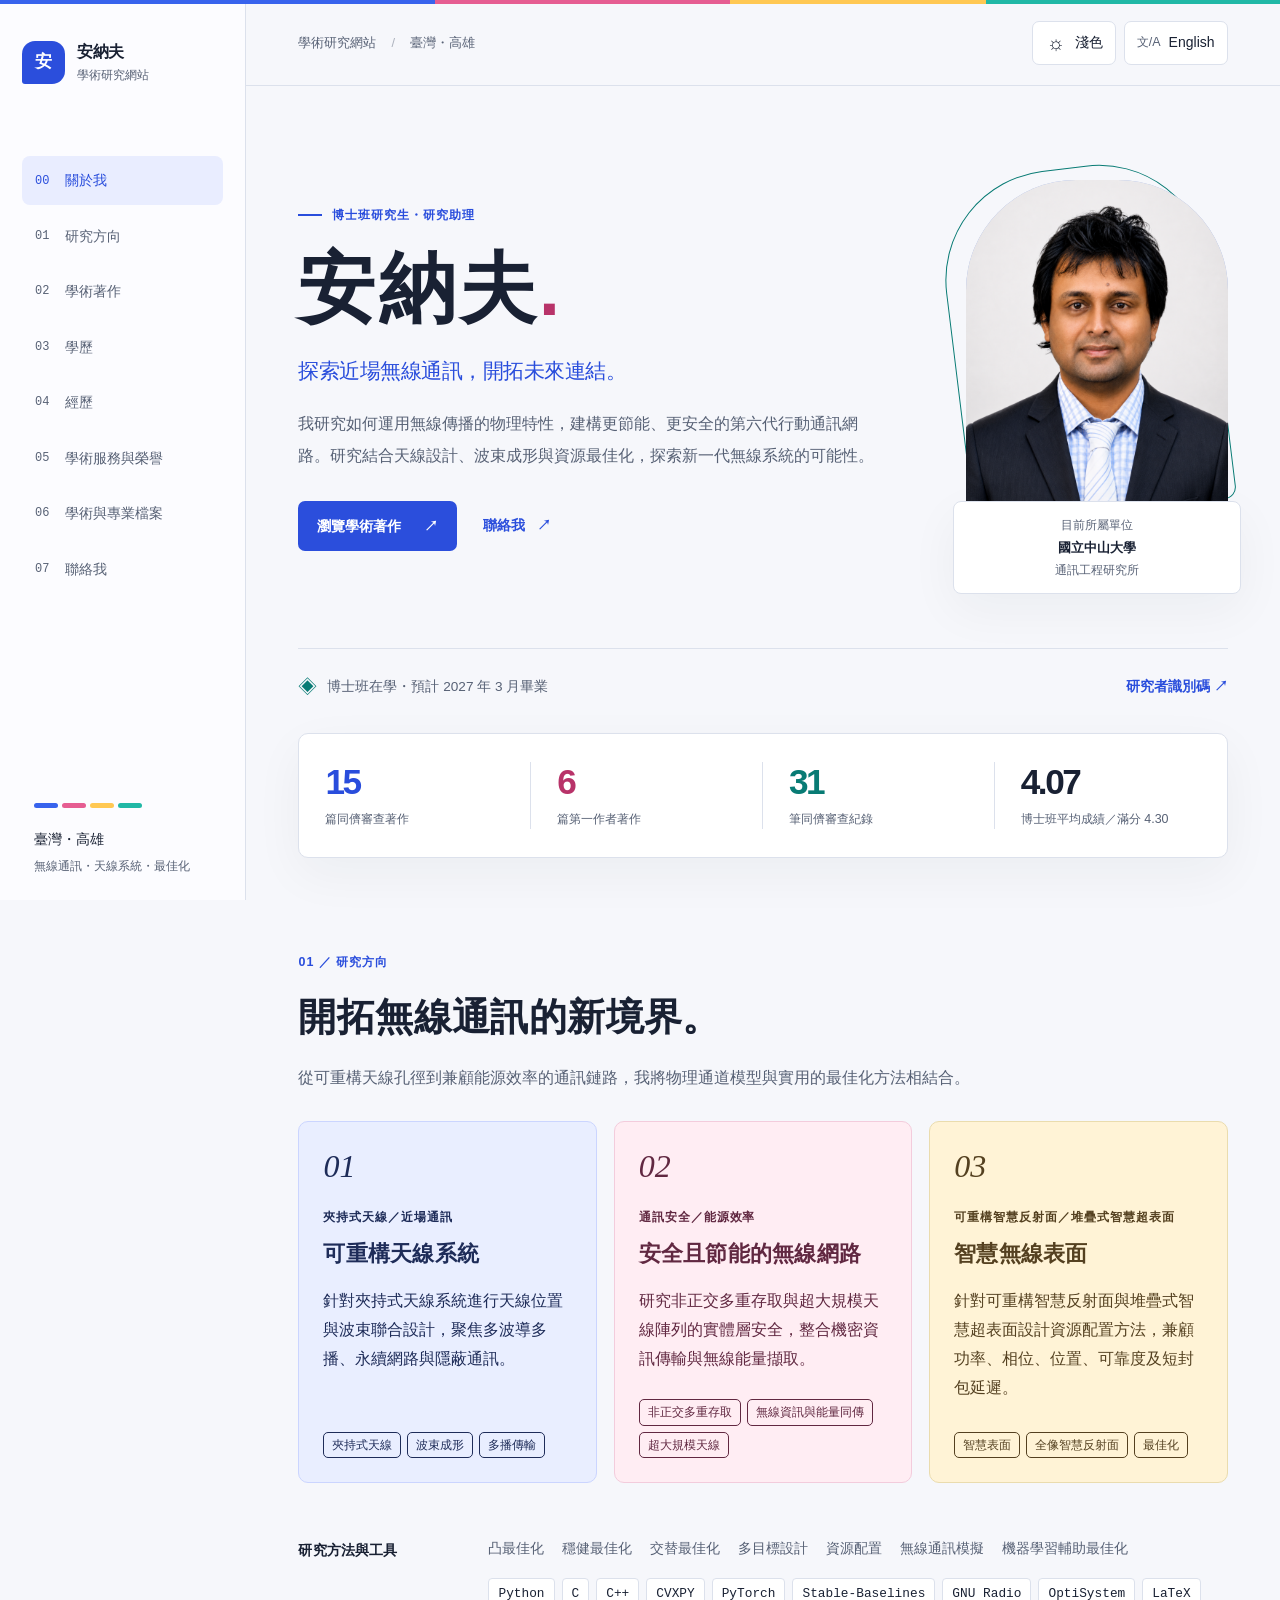
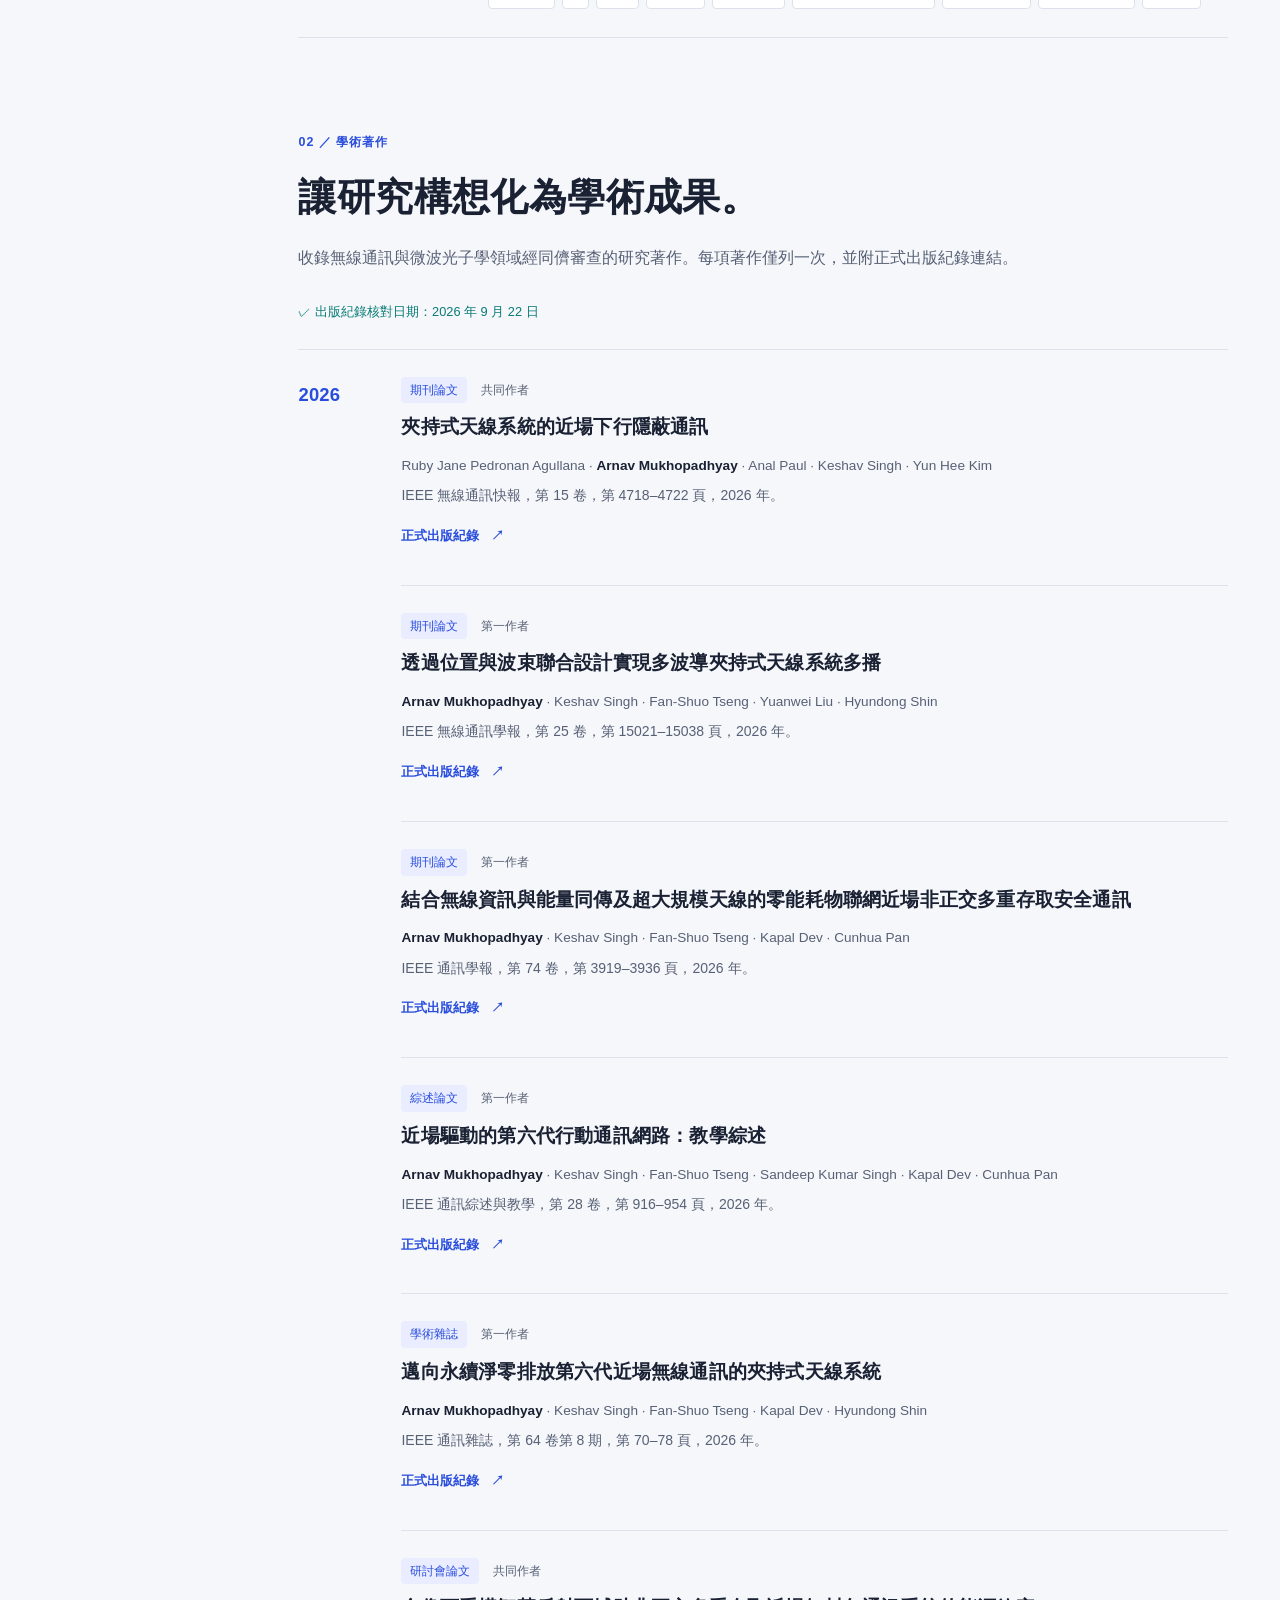
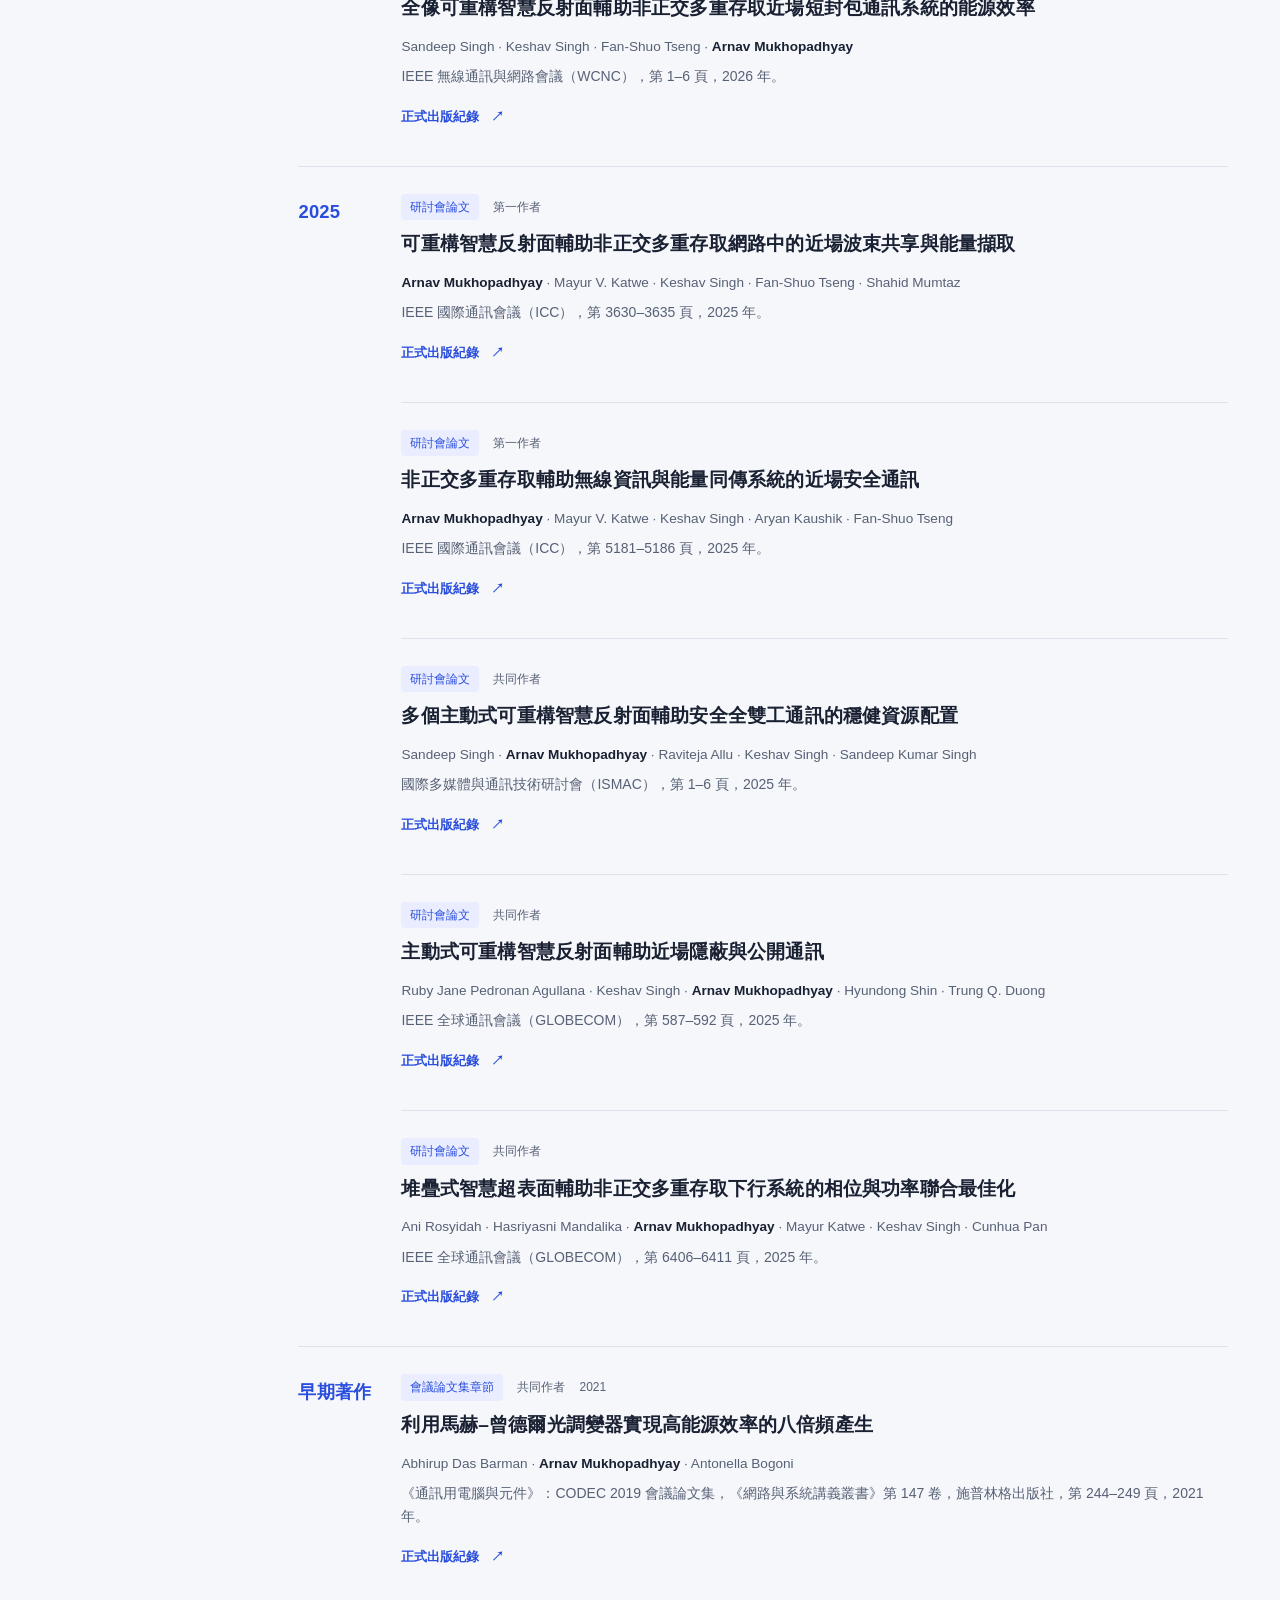
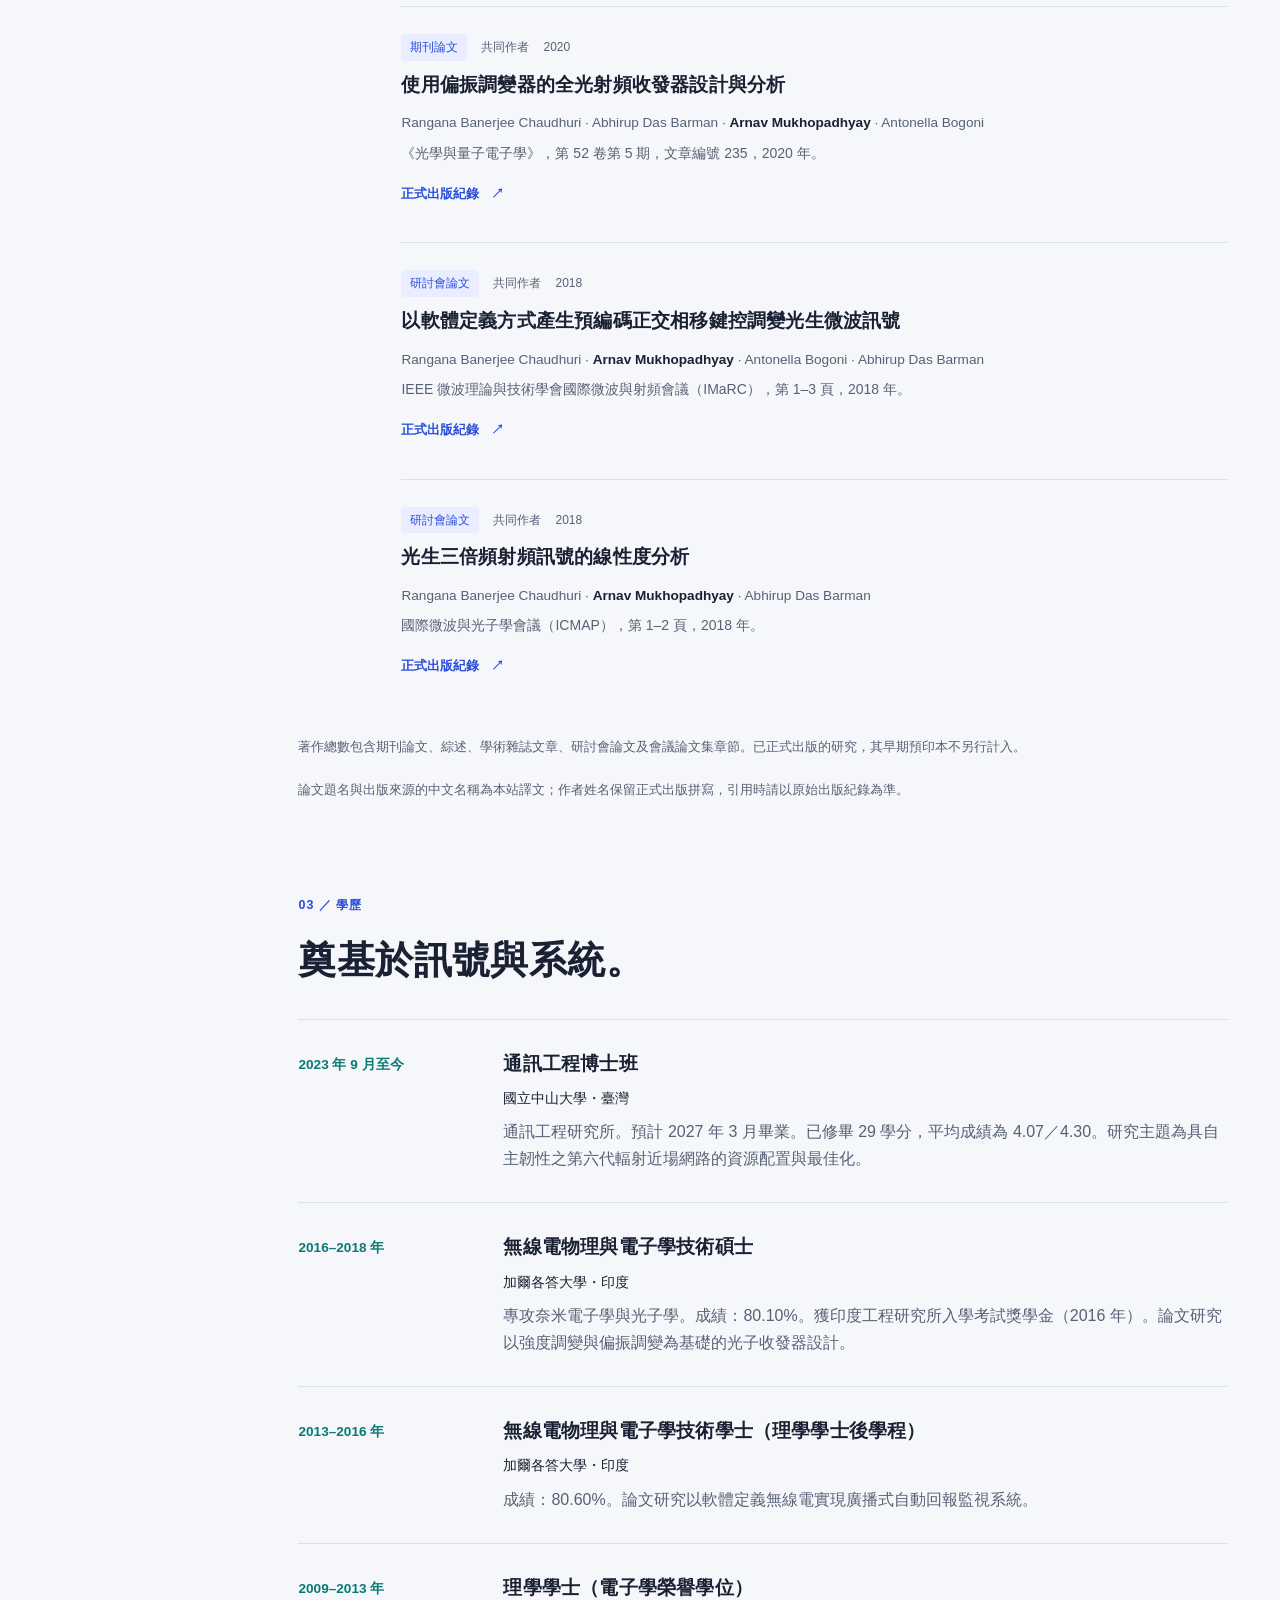
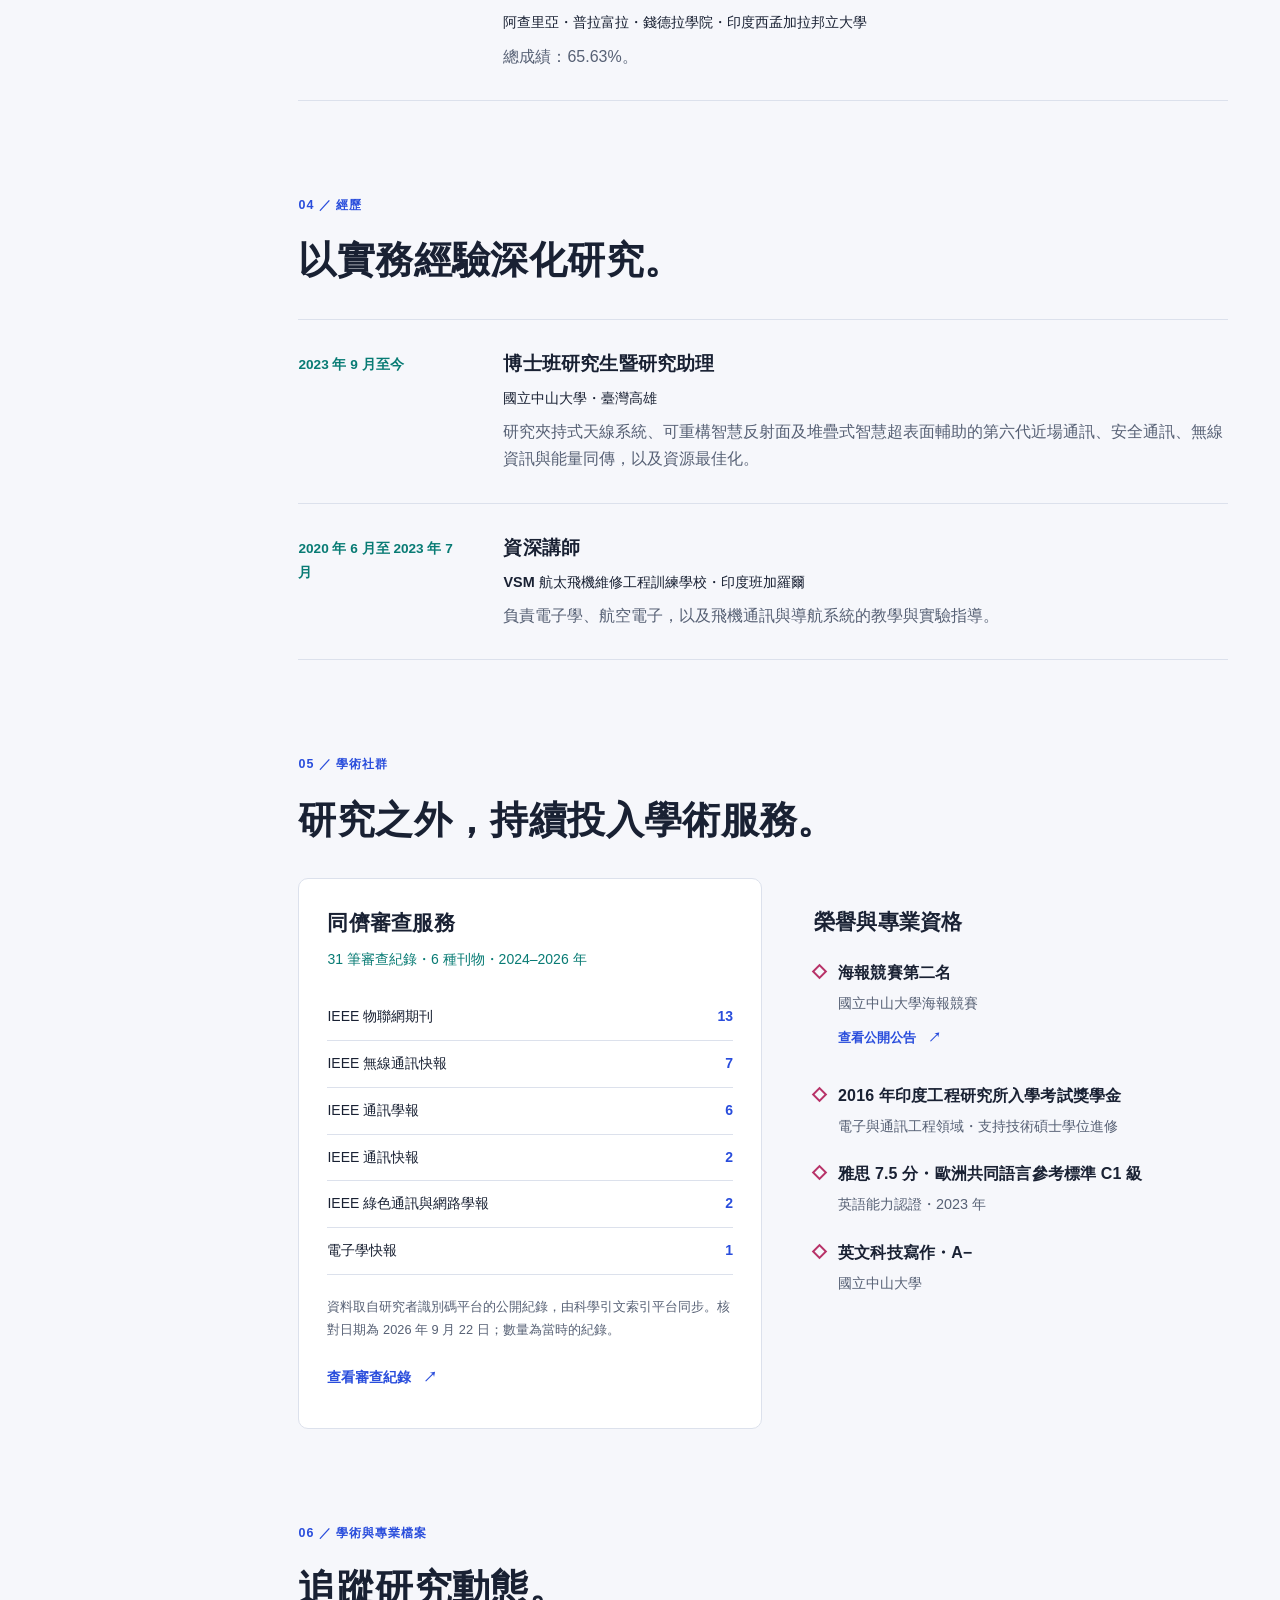
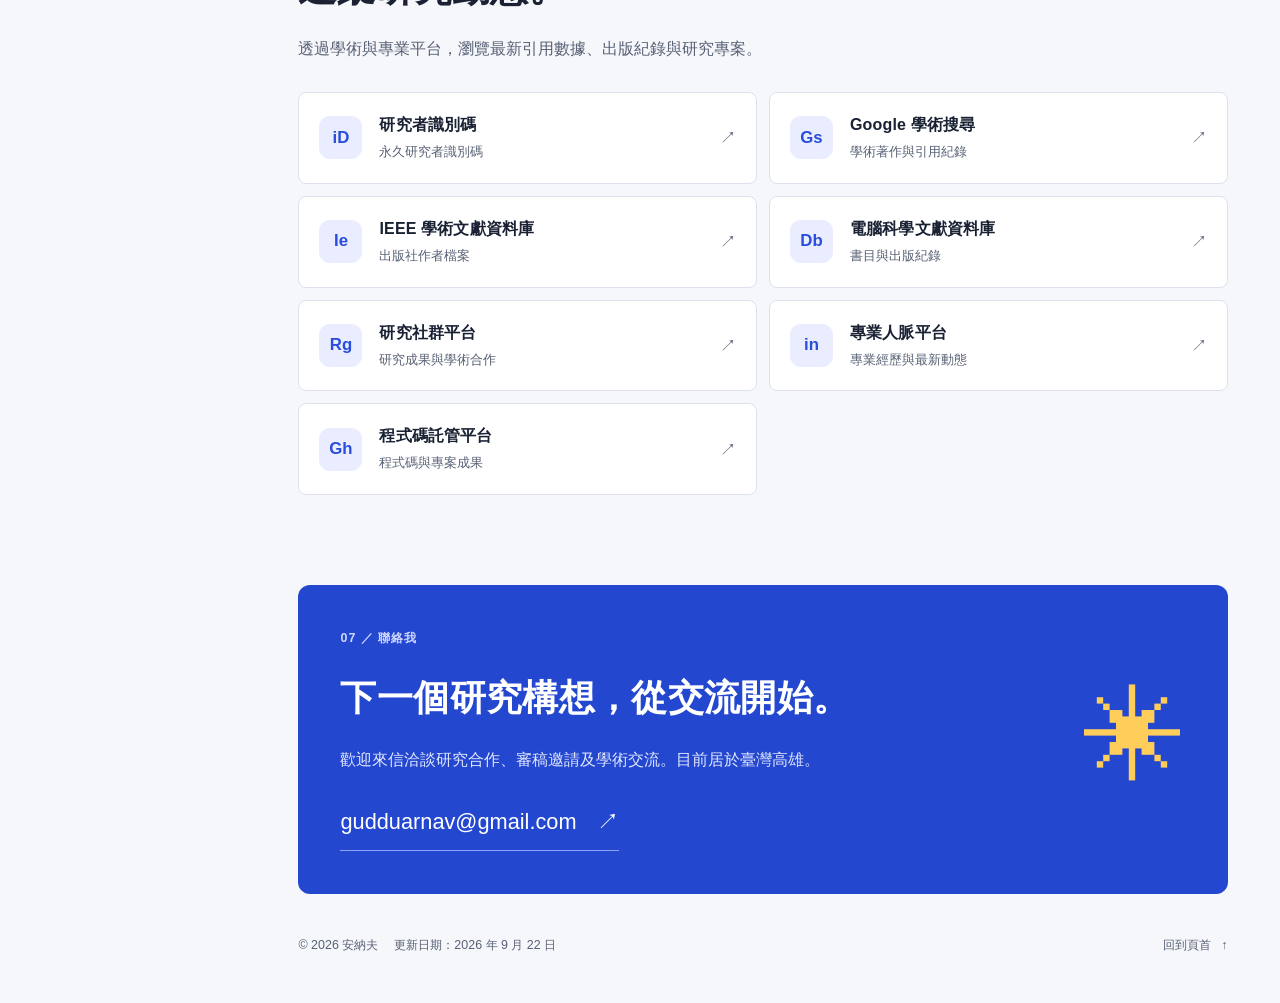
==== zh-tw/index.html @ 5daed212 "11" ====
<!doctype html>
<!-- Generated by scripts/build.py. Edit data/content.json or data/publications.json. -->
<html lang="zh-TW">
<head>
  <meta charset="utf-8">
  <meta name="viewport" content="width=device-width, initial-scale=1">
  <title>安納夫 · 近場無線通訊研究</title>
  <meta name="description" content="安納夫現為臺灣國立中山大學通訊工程博士班研究生，研究領域涵蓋第六代近場無線網路、夾持式天線、安全通訊與最佳化。本站收錄經同儕審查的研究著作、學經歷與學術服務。">
  <meta name="author" content="Arnav Mukhopadhyay">
  <meta name="theme-color" content="#f6f7fb">
  <meta name="color-scheme" content="light dark">
  <meta name="robots" content="index, follow">
  <link rel="canonical" href="https://gudduarnav.github.io/zh-tw/">
  <link rel="alternate" hreflang="en" href="https://gudduarnav.github.io/">
  <link rel="alternate" hreflang="zh-TW" href="https://gudduarnav.github.io/zh-tw/">
  <link rel="alternate" hreflang="x-default" href="https://gudduarnav.github.io/">
  <link rel="icon" href="../favicon.ico" sizes="any">
  <link rel="apple-touch-icon" href="../apple-touch-icon.png">
  <meta property="og:type" content="profile">
  <meta property="og:title" content="安納夫 · 近場無線通訊研究">
  <meta property="og:description" content="安納夫現為臺灣國立中山大學通訊工程博士班研究生，研究領域涵蓋第六代近場無線網路、夾持式天線、安全通訊與最佳化。本站收錄經同儕審查的研究著作、學經歷與學術服務。">
  <meta property="og:url" content="https://gudduarnav.github.io/zh-tw/">
  <meta property="og:locale" content="zh_TW">
  <meta property="og:locale:alternate" content="en_US">
  <meta property="og:image" content="https://gudduarnav.github.io/fav_icon.png">
  <meta property="og:image:alt" content="安納夫的個人照片">
  <meta name="twitter:card" content="summary">
  <script type="application/ld+json">{"@context": "https://schema.org", "@type": "Person", "name": "Arnav Mukhopadhyay", "alternateName": "安納夫", "url": "https://gudduarnav.github.io/zh-tw/", "jobTitle": "博士班研究生・研究助理", "email": "mailto:gudduarnav@gmail.com", "affiliation": {"@type": "CollegeOrUniversity", "name": "國立中山大學"}, "sameAs": ["https://orcid.org/0000-0002-8167-7501", "https://scholar.google.com/citations?user=HdMekI8AAAAJ", "https://ieeexplore.ieee.org/author/37087052296", "https://dblp.org/pid/417/8805", "https://www.researchgate.net/profile/Arnav-Mukhopadhyay", "https://www.linkedin.com/in/gudduarnav", "https://github.com/gudduarnav"], "knowsAbout": ["可重構天線系統", "安全且節能的無線網路", "智慧無線表面"]}</script>
  <script src="../assets/theme.js"></script>
  <link rel="stylesheet" href="../assets/style.css">
  <script src="../assets/site.js" defer></script>
</head>
<body>
<a class="skip-link" href="#main">跳至主要內容</a>
<aside class="sidebar">
  <a class="brand" href="#home" aria-label="安納夫"><span class="monogram" aria-hidden="true">安</span><span>安納夫<small>學術研究網站</small></span></a>
  <nav id="section-navigation" aria-label="網站章節導覽"><a href="#home" class="active" aria-current="location"><span class="nav-index" aria-hidden="true">00</span>關於我</a><a href="#research"><span class="nav-index" aria-hidden="true">01</span>研究方向</a><a href="#publications"><span class="nav-index" aria-hidden="true">02</span>學術著作</a><a href="#education"><span class="nav-index" aria-hidden="true">03</span>學歷</a><a href="#experience"><span class="nav-index" aria-hidden="true">04</span>經歷</a><a href="#service"><span class="nav-index" aria-hidden="true">05</span>學術服務與榮譽</a><a href="#profiles"><span class="nav-index" aria-hidden="true">06</span>學術與專業檔案</a><a href="#contact"><span class="nav-index" aria-hidden="true">07</span>聯絡我</a></nav>
  <div class="sidebar-footer"><span class="color-bars" aria-hidden="true"><i></i><i></i><i></i><i></i></span><p>臺灣・高雄</p><small>無線通訊・天線系統・最佳化</small></div>
</aside>
<div class="page-shell">
  <header class="topbar">
    <a class="mobile-brand" href="#home" aria-label="安納夫"><span class="monogram" aria-hidden="true">安</span><span>安納夫</span></a>
    <span class="topbar-title">學術研究網站<span class="topbar-separator" aria-hidden="true">/</span><span>臺灣・高雄</span></span>
    <div class="preferences">
      <button type="button" class="theme-toggle" aria-label="色彩主題" aria-pressed="false" data-label="色彩主題" data-light="淺色" data-dark="深色"><span class="theme-icon" aria-hidden="true">☼</span><span class="theme-text">淺色</span></button>
      <a class="language-switch" href="/" hreflang="en" lang="en" aria-label="Switch to English"><span class="language-icon" aria-hidden="true">文/A</span>English</a>
      <button class="menu-toggle" type="button" aria-controls="section-navigation" aria-expanded="false" data-open="選單" data-close="關閉選單"><span class="menu-icon" aria-hidden="true"><i></i><i></i></span><span class="menu-text">選單</span></button>
    </div>
  </header>
  <main id="main" tabindex="-1">
    <section class="hero" id="home" aria-labelledby="hero-title">
      <div class="hero-copy"><p class="eyebrow"><span class="tiny-line" aria-hidden="true"></span>博士班研究生・研究助理</p>
        <h1 id="hero-title">安納夫<span class="name-dot" aria-hidden="true">.</span></h1>
        <p class="hero-line">探索近場無線通訊，開拓未來連結。</p><p class="hero-description">我研究如何運用無線傳播的物理特性，建構更節能、更安全的第六代行動通訊網路。研究結合天線設計、波束成形與資源最佳化，探索新一代無線系統的可能性。</p>
        <div class="hero-actions"><a class="button primary" href="#publications">瀏覽學術著作<span aria-hidden="true">↗</span></a><a class="text-link" href="mailto:gudduarnav@gmail.com">聯絡我 <span aria-hidden="true">↗</span></a></div>
      </div>
      <div class="portrait-panel"><div class="portrait-frame"><img src="../fav_icon.png" alt="安納夫的個人照片" width="720" height="960" fetchpriority="high"></div><div class="portrait-label"><span>目前所屬單位</span><strong>國立中山大學</strong><span>通訊工程研究所</span></div></div>
      <div class="appointment"><span class="appointment-mark" aria-hidden="true">◈</span><p>博士班在學・預計 2027 年 3 月畢業</p><a href="https://orcid.org/0000-0002-8167-7501" target="_blank" rel="noopener noreferrer">研究者識別碼 <span aria-hidden="true">↗</span></a></div>
    </section>
    <div class="stats-strip"><div class="stat"><strong>15</strong><span>篇同儕審查著作</span></div><div class="stat"><strong>6</strong><span>篇第一作者著作</span></div><div class="stat"><strong>31</strong><span>筆同儕審查紀錄</span></div><div class="stat"><strong>4.07</strong><span>博士班平均成績／滿分 4.30</span></div></div>
    <section class="section" id="research" aria-labelledby="research-title">
      <div class="section-heading"><p class="eyebrow">01 ／ 研究方向</p>
    <h2 id="research-title">開拓無線通訊的新境界。</h2>
    <p class="section-intro">從可重構天線孔徑到兼顧能源效率的通訊鏈路，我將物理通道模型與實用的最佳化方法相結合。</p></div><div class="research-grid"><article class="research-card card-0"><span class="card-number" aria-hidden="true">01</span>
    <p class="card-tag">夾持式天線／近場通訊</p><h3>可重構天線系統</h3><p>針對夾持式天線系統進行天線位置與波束聯合設計，聚焦多波導多播、永續網路與隱蔽通訊。</p>
    <ul class="chips"><li>夾持式天線</li><li>波束成形</li><li>多播傳輸</li></ul></article><article class="research-card card-1"><span class="card-number" aria-hidden="true">02</span>
    <p class="card-tag">通訊安全／能源效率</p><h3>安全且節能的無線網路</h3><p>研究非正交多重存取與超大規模天線陣列的實體層安全，整合機密資訊傳輸與無線能量擷取。</p>
    <ul class="chips"><li>非正交多重存取</li><li>無線資訊與能量同傳</li><li>超大規模天線</li></ul></article><article class="research-card card-2"><span class="card-number" aria-hidden="true">03</span>
    <p class="card-tag">可重構智慧反射面／堆疊式智慧超表面</p><h3>智慧無線表面</h3><p>針對可重構智慧反射面與堆疊式智慧超表面設計資源配置方法，兼顧功率、相位、位置、可靠度及短封包延遲。</p>
    <ul class="chips"><li>智慧表面</li><li>全像智慧反射面</li><li>最佳化</li></ul></article></div>
      <div class="methods"><h3>研究方法與工具</h3><div><ul class="method-list"><li>凸最佳化</li><li>穩健最佳化</li><li>交替最佳化</li><li>多目標設計</li><li>資源配置</li><li>無線通訊模擬</li><li>機器學習輔助最佳化</li></ul><ul class="tool-list" lang="en"><li>Python</li><li>C</li><li>C++</li><li>CVXPY</li><li>PyTorch</li><li>Stable-Baselines</li><li>GNU Radio</li><li>OptiSystem</li><li>LaTeX</li></ul></div></div>
    </section>
    <section class="section" id="publications" aria-labelledby="pub-title">
      <div class="section-heading"><p class="eyebrow">02 ／ 學術著作</p>
    <h2 id="pub-title">讓研究構想化為學術成果。</h2>
    <p class="section-intro">收錄無線通訊與微波光子學領域經同儕審查的研究著作。每項著作僅列一次，並附正式出版紀錄連結。</p></div><p class="verified-note"><span aria-hidden="true">✓</span> 出版紀錄核對日期：2026 年 9 月 22 日</p>
      <div class="publication-group"><h3 class="year-label">2026</h3><div class="publication-list"><article class="publication" id="pub-lwc-2026-3714504">
            <div class="publication-meta"><span class="pub-type">期刊論文</span><span>共同作者</span></div>
            <h4><a href="https://doi.org/10.1109/LWC.2026.3714504" target="_blank" rel="noopener noreferrer">夾持式天線系統的近場下行隱蔽通訊</a></h4>
            <p class="authors" lang="en">Ruby Jane Pedronan Agullana · <strong>Arnav Mukhopadhyay</strong> · Anal Paul · Keshav Singh · Yun Hee Kim</p><p class="venue">IEEE 無線通訊快報，第 15 卷，第 4718–4722 頁，2026 年。</p>
            <a class="paper-link" href="https://doi.org/10.1109/LWC.2026.3714504" target="_blank" rel="noopener noreferrer" aria-label="開啟下列著作的正式出版紀錄： 夾持式天線系統的近場下行隱蔽通訊">正式出版紀錄 <span aria-hidden="true">↗</span></a></article><article class="publication" id="pub-twc-2026-3680520">
            <div class="publication-meta"><span class="pub-type">期刊論文</span><span>第一作者</span></div>
            <h4><a href="https://doi.org/10.1109/TWC.2026.3680520" target="_blank" rel="noopener noreferrer">透過位置與波束聯合設計實現多波導夾持式天線系統多播</a></h4>
            <p class="authors" lang="en"><strong>Arnav Mukhopadhyay</strong> · Keshav Singh · Fan-Shuo Tseng · Yuanwei Liu · Hyundong Shin</p><p class="venue">IEEE 無線通訊學報，第 25 卷，第 15021–15038 頁，2026 年。</p>
            <a class="paper-link" href="https://doi.org/10.1109/TWC.2026.3680520" target="_blank" rel="noopener noreferrer" aria-label="開啟下列著作的正式出版紀錄： 透過位置與波束聯合設計實現多波導夾持式天線系統多播">正式出版紀錄 <span aria-hidden="true">↗</span></a></article><article class="publication" id="pub-tcomm-2026-3658396">
            <div class="publication-meta"><span class="pub-type">期刊論文</span><span>第一作者</span></div>
            <h4><a href="https://doi.org/10.1109/TCOMM.2026.3658396" target="_blank" rel="noopener noreferrer">結合無線資訊與能量同傳及超大規模天線的零能耗物聯網近場非正交多重存取安全通訊</a></h4>
            <p class="authors" lang="en"><strong>Arnav Mukhopadhyay</strong> · Keshav Singh · Fan-Shuo Tseng · Kapal Dev · Cunhua Pan</p><p class="venue">IEEE 通訊學報，第 74 卷，第 3919–3936 頁，2026 年。</p>
            <a class="paper-link" href="https://doi.org/10.1109/TCOMM.2026.3658396" target="_blank" rel="noopener noreferrer" aria-label="開啟下列著作的正式出版紀錄： 結合無線資訊與能量同傳及超大規模天線的零能耗物聯網近場非正交多重存取安全通訊">正式出版紀錄 <span aria-hidden="true">↗</span></a></article><article class="publication" id="pub-comst-2025-3550118">
            <div class="publication-meta"><span class="pub-type">綜述論文</span><span>第一作者</span></div>
            <h4><a href="https://doi.org/10.1109/COMST.2025.3550118" target="_blank" rel="noopener noreferrer">近場驅動的第六代行動通訊網路：教學綜述</a></h4>
            <p class="authors" lang="en"><strong>Arnav Mukhopadhyay</strong> · Keshav Singh · Fan-Shuo Tseng · Sandeep Kumar Singh · Kapal Dev · Cunhua Pan</p><p class="venue">IEEE 通訊綜述與教學，第 28 卷，第 916–954 頁，2026 年。</p>
            <a class="paper-link" href="https://doi.org/10.1109/COMST.2025.3550118" target="_blank" rel="noopener noreferrer" aria-label="開啟下列著作的正式出版紀錄： 近場驅動的第六代行動通訊網路：教學綜述">正式出版紀錄 <span aria-hidden="true">↗</span></a></article><article class="publication" id="pub-mcom-001-2500627">
            <div class="publication-meta"><span class="pub-type">學術雜誌</span><span>第一作者</span></div>
            <h4><a href="https://doi.org/10.1109/MCOM.001.2500627" target="_blank" rel="noopener noreferrer">邁向永續淨零排放第六代近場無線通訊的夾持式天線系統</a></h4>
            <p class="authors" lang="en"><strong>Arnav Mukhopadhyay</strong> · Keshav Singh · Fan-Shuo Tseng · Kapal Dev · Hyundong Shin</p><p class="venue">IEEE 通訊雜誌，第 64 卷第 8 期，第 70–78 頁，2026 年。</p>
            <a class="paper-link" href="https://doi.org/10.1109/MCOM.001.2500627" target="_blank" rel="noopener noreferrer" aria-label="開啟下列著作的正式出版紀錄： 邁向永續淨零排放第六代近場無線通訊的夾持式天線系統">正式出版紀錄 <span aria-hidden="true">↗</span></a></article><article class="publication" id="pub-wcnc65185-2026-11555244">
            <div class="publication-meta"><span class="pub-type">研討會論文</span><span>共同作者</span></div>
            <h4><a href="https://doi.org/10.1109/WCNC65185.2026.11555244" target="_blank" rel="noopener noreferrer">全像可重構智慧反射面輔助非正交多重存取近場短封包通訊系統的能源效率</a></h4>
            <p class="authors" lang="en">Sandeep Singh · Keshav Singh · Fan-Shuo Tseng · <strong>Arnav Mukhopadhyay</strong></p><p class="venue">IEEE 無線通訊與網路會議（WCNC），第 1–6 頁，2026 年。</p>
            <a class="paper-link" href="https://doi.org/10.1109/WCNC65185.2026.11555244" target="_blank" rel="noopener noreferrer" aria-label="開啟下列著作的正式出版紀錄： 全像可重構智慧反射面輔助非正交多重存取近場短封包通訊系統的能源效率">正式出版紀錄 <span aria-hidden="true">↗</span></a></article></div></div><div class="publication-group"><h3 class="year-label">2025</h3><div class="publication-list"><article class="publication" id="pub-icc52391-2025-11162026">
            <div class="publication-meta"><span class="pub-type">研討會論文</span><span>第一作者</span></div>
            <h4><a href="https://doi.org/10.1109/ICC52391.2025.11162026" target="_blank" rel="noopener noreferrer">可重構智慧反射面輔助非正交多重存取網路中的近場波束共享與能量擷取</a></h4>
            <p class="authors" lang="en"><strong>Arnav Mukhopadhyay</strong> · Mayur V. Katwe · Keshav Singh · Fan-Shuo Tseng · Shahid Mumtaz</p><p class="venue">IEEE 國際通訊會議（ICC），第 3630–3635 頁，2025 年。</p>
            <a class="paper-link" href="https://doi.org/10.1109/ICC52391.2025.11162026" target="_blank" rel="noopener noreferrer" aria-label="開啟下列著作的正式出版紀錄： 可重構智慧反射面輔助非正交多重存取網路中的近場波束共享與能量擷取">正式出版紀錄 <span aria-hidden="true">↗</span></a></article><article class="publication" id="pub-icc52391-2025-11161404">
            <div class="publication-meta"><span class="pub-type">研討會論文</span><span>第一作者</span></div>
            <h4><a href="https://doi.org/10.1109/ICC52391.2025.11161404" target="_blank" rel="noopener noreferrer">非正交多重存取輔助無線資訊與能量同傳系統的近場安全通訊</a></h4>
            <p class="authors" lang="en"><strong>Arnav Mukhopadhyay</strong> · Mayur V. Katwe · Keshav Singh · Aryan Kaushik · Fan-Shuo Tseng</p><p class="venue">IEEE 國際通訊會議（ICC），第 5181–5186 頁，2025 年。</p>
            <a class="paper-link" href="https://doi.org/10.1109/ICC52391.2025.11161404" target="_blank" rel="noopener noreferrer" aria-label="開啟下列著作的正式出版紀錄： 非正交多重存取輔助無線資訊與能量同傳系統的近場安全通訊">正式出版紀錄 <span aria-hidden="true">↗</span></a></article><article class="publication" id="pub-ismac65024-2025-11175934">
            <div class="publication-meta"><span class="pub-type">研討會論文</span><span>共同作者</span></div>
            <h4><a href="https://doi.org/10.1109/ISMAC65024.2025.11175934" target="_blank" rel="noopener noreferrer">多個主動式可重構智慧反射面輔助安全全雙工通訊的穩健資源配置</a></h4>
            <p class="authors" lang="en">Sandeep Singh · <strong>Arnav Mukhopadhyay</strong> · Raviteja Allu · Keshav Singh · Sandeep Kumar Singh</p><p class="venue">國際多媒體與通訊技術研討會（ISMAC），第 1–6 頁，2025 年。</p>
            <a class="paper-link" href="https://doi.org/10.1109/ISMAC65024.2025.11175934" target="_blank" rel="noopener noreferrer" aria-label="開啟下列著作的正式出版紀錄： 多個主動式可重構智慧反射面輔助安全全雙工通訊的穩健資源配置">正式出版紀錄 <span aria-hidden="true">↗</span></a></article><article class="publication" id="pub-globecom59602-2025-11431934">
            <div class="publication-meta"><span class="pub-type">研討會論文</span><span>共同作者</span></div>
            <h4><a href="https://doi.org/10.1109/GLOBECOM59602.2025.11431934" target="_blank" rel="noopener noreferrer">主動式可重構智慧反射面輔助近場隱蔽與公開通訊</a></h4>
            <p class="authors" lang="en">Ruby Jane Pedronan Agullana · Keshav Singh · <strong>Arnav Mukhopadhyay</strong> · Hyundong Shin · Trung Q. Duong</p><p class="venue">IEEE 全球通訊會議（GLOBECOM），第 587–592 頁，2025 年。</p>
            <a class="paper-link" href="https://doi.org/10.1109/GLOBECOM59602.2025.11431934" target="_blank" rel="noopener noreferrer" aria-label="開啟下列著作的正式出版紀錄： 主動式可重構智慧反射面輔助近場隱蔽與公開通訊">正式出版紀錄 <span aria-hidden="true">↗</span></a></article><article class="publication" id="pub-globecom59602-2025-11432135">
            <div class="publication-meta"><span class="pub-type">研討會論文</span><span>共同作者</span></div>
            <h4><a href="https://doi.org/10.1109/GLOBECOM59602.2025.11432135" target="_blank" rel="noopener noreferrer">堆疊式智慧超表面輔助非正交多重存取下行系統的相位與功率聯合最佳化</a></h4>
            <p class="authors" lang="en">Ani Rosyidah · Hasriyasni Mandalika · <strong>Arnav Mukhopadhyay</strong> · Mayur Katwe · Keshav Singh · Cunhua Pan</p><p class="venue">IEEE 全球通訊會議（GLOBECOM），第 6406–6411 頁，2025 年。</p>
            <a class="paper-link" href="https://doi.org/10.1109/GLOBECOM59602.2025.11432135" target="_blank" rel="noopener noreferrer" aria-label="開啟下列著作的正式出版紀錄： 堆疊式智慧超表面輔助非正交多重存取下行系統的相位與功率聯合最佳化">正式出版紀錄 <span aria-hidden="true">↗</span></a></article></div></div><div class="publication-group"><h3 class="year-label">早期著作</h3><div class="publication-list"><article class="publication" id="pub-978-981-15-8366-7_34">
            <div class="publication-meta"><span class="pub-type">會議論文集章節</span><span>共同作者</span><span>2021</span></div>
            <h4><a href="https://doi.org/10.1007/978-981-15-8366-7_34" target="_blank" rel="noopener noreferrer">利用馬赫–曾德爾光調變器實現高能源效率的八倍頻產生</a></h4>
            <p class="authors" lang="en">Abhirup Das Barman · <strong>Arnav Mukhopadhyay</strong> · Antonella Bogoni</p><p class="venue">《通訊用電腦與元件》：CODEC 2019 會議論文集，《網路與系統講義叢書》第 147 卷，施普林格出版社，第 244–249 頁，2021 年。</p>
            <a class="paper-link" href="https://doi.org/10.1007/978-981-15-8366-7_34" target="_blank" rel="noopener noreferrer" aria-label="開啟下列著作的正式出版紀錄： 利用馬赫–曾德爾光調變器實現高能源效率的八倍頻產生">正式出版紀錄 <span aria-hidden="true">↗</span></a></article><article class="publication" id="pub-s11082-020-02320-w">
            <div class="publication-meta"><span class="pub-type">期刊論文</span><span>共同作者</span><span>2020</span></div>
            <h4><a href="https://doi.org/10.1007/s11082-020-02320-w" target="_blank" rel="noopener noreferrer">使用偏振調變器的全光射頻收發器設計與分析</a></h4>
            <p class="authors" lang="en">Rangana Banerjee Chaudhuri · Abhirup Das Barman · <strong>Arnav Mukhopadhyay</strong> · Antonella Bogoni</p><p class="venue">《光學與量子電子學》，第 52 卷第 5 期，文章編號 235，2020 年。</p>
            <a class="paper-link" href="https://doi.org/10.1007/s11082-020-02320-w" target="_blank" rel="noopener noreferrer" aria-label="開啟下列著作的正式出版紀錄： 使用偏振調變器的全光射頻收發器設計與分析">正式出版紀錄 <span aria-hidden="true">↗</span></a></article><article class="publication" id="pub-imarc-2018-8877238">
            <div class="publication-meta"><span class="pub-type">研討會論文</span><span>共同作者</span><span>2018</span></div>
            <h4><a href="https://doi.org/10.1109/IMaRC.2018.8877238" target="_blank" rel="noopener noreferrer">以軟體定義方式產生預編碼正交相移鍵控調變光生微波訊號</a></h4>
            <p class="authors" lang="en">Rangana Banerjee Chaudhuri · <strong>Arnav Mukhopadhyay</strong> · Antonella Bogoni · Abhirup Das Barman</p><p class="venue">IEEE 微波理論與技術學會國際微波與射頻會議（IMaRC），第 1–3 頁，2018 年。</p>
            <a class="paper-link" href="https://doi.org/10.1109/IMaRC.2018.8877238" target="_blank" rel="noopener noreferrer" aria-label="開啟下列著作的正式出版紀錄： 以軟體定義方式產生預編碼正交相移鍵控調變光生微波訊號">正式出版紀錄 <span aria-hidden="true">↗</span></a></article><article class="publication" id="pub-icmap-2018-8354513">
            <div class="publication-meta"><span class="pub-type">研討會論文</span><span>共同作者</span><span>2018</span></div>
            <h4><a href="https://doi.org/10.1109/ICMAP.2018.8354513" target="_blank" rel="noopener noreferrer">光生三倍頻射頻訊號的線性度分析</a></h4>
            <p class="authors" lang="en">Rangana Banerjee Chaudhuri · <strong>Arnav Mukhopadhyay</strong> · Abhirup Das Barman</p><p class="venue">國際微波與光子學會議（ICMAP），第 1–2 頁，2018 年。</p>
            <a class="paper-link" href="https://doi.org/10.1109/ICMAP.2018.8354513" target="_blank" rel="noopener noreferrer" aria-label="開啟下列著作的正式出版紀錄： 光生三倍頻射頻訊號的線性度分析">正式出版紀錄 <span aria-hidden="true">↗</span></a></article></div></div><p class="record-note">著作總數包含期刊論文、綜述、學術雜誌文章、研討會論文及會議論文集章節。已正式出版的研究，其早期預印本不另行計入。</p><p class="record-note">論文題名與出版來源的中文名稱為本站譯文；作者姓名保留正式出版拼寫，引用時請以原始出版紀錄為準。</p>
    </section>
    <section class="section" id="education" aria-labelledby="education-title"><div class="section-heading"><p class="eyebrow">03 ／ 學歷</p>
    <h2 id="education-title">奠基於訊號與系統。</h2>
    </div><ol class="timeline"><li class="timeline-entry"><p class="timeline-date">2023 年 9 月至今</p>
        <div><h3>通訊工程博士班</h3><p class="place">國立中山大學・臺灣</p><p>通訊工程研究所。預計 2027 年 3 月畢業。已修畢 29 學分，平均成績為 4.07／4.30。研究主題為具自主韌性之第六代輻射近場網路的資源配置與最佳化。</p></div></li><li class="timeline-entry"><p class="timeline-date">2016–2018 年</p>
        <div><h3>無線電物理與電子學技術碩士</h3><p class="place">加爾各答大學・印度</p><p>專攻奈米電子學與光子學。成績：80.10%。獲印度工程研究所入學考試獎學金（2016 年）。論文研究以強度調變與偏振調變為基礎的光子收發器設計。</p></div></li><li class="timeline-entry"><p class="timeline-date">2013–2016 年</p>
        <div><h3>無線電物理與電子學技術學士（理學學士後學程）</h3><p class="place">加爾各答大學・印度</p><p>成績：80.60%。論文研究以軟體定義無線電實現廣播式自動回報監視系統。</p></div></li><li class="timeline-entry"><p class="timeline-date">2009–2013 年</p>
        <div><h3>理學學士（電子學榮譽學位）</h3><p class="place">阿查里亞・普拉富拉・錢德拉學院・印度西孟加拉邦立大學</p><p>總成績：65.63%。</p></div></li></ol></section>
    <section class="section" id="experience" aria-labelledby="experience-title"><div class="section-heading"><p class="eyebrow">04 ／ 經歷</p>
    <h2 id="experience-title">以實務經驗深化研究。</h2>
    </div><ol class="timeline"><li class="timeline-entry"><p class="timeline-date">2023 年 9 月至今</p>
        <div><h3>博士班研究生暨研究助理</h3><p class="place">國立中山大學・臺灣高雄</p><p>研究夾持式天線系統、可重構智慧反射面及堆疊式智慧超表面輔助的第六代近場通訊、安全通訊、無線資訊與能量同傳，以及資源最佳化。</p></div></li><li class="timeline-entry"><p class="timeline-date">2020 年 6 月至 2023 年 7 月</p>
        <div><h3>資深講師</h3><p class="place">VSM 航太飛機維修工程訓練學校・印度班加羅爾</p><p>負責電子學、航空電子，以及飛機通訊與導航系統的教學與實驗指導。</p></div></li></ol></section>
    <section class="section" id="service" aria-labelledby="service-title"><div class="section-heading"><p class="eyebrow">05 ／ 學術社群</p>
    <h2 id="service-title">研究之外，持續投入學術服務。</h2>
    </div>
      <div class="service-grid"><div class="review-panel"><h3>同儕審查服務</h3><p class="review-subtitle">31 筆審查紀錄・6 種刊物・2024–2026 年</p><ul class="review-list"><li><span>IEEE 物聯網期刊</span><strong>13</strong></li><li><span>IEEE 無線通訊快報</span><strong>7</strong></li><li><span>IEEE 通訊學報</span><strong>6</strong></li><li><span>IEEE 通訊快報</span><strong>2</strong></li><li><span>IEEE 綠色通訊與網路學報</span><strong>2</strong></li><li><span>電子學快報</span><strong>1</strong></li></ul><p class="record-note">資料取自研究者識別碼平台的公開紀錄，由科學引文索引平台同步。核對日期為 2026 年 9 月 22 日；數量為當時的紀錄。</p><a class="text-link" href="https://orcid.org/0000-0002-8167-7501/peer-reviews" target="_blank" rel="noopener noreferrer">查看審查紀錄 <span aria-hidden="true">↗</span></a></div>
      <div class="awards-panel"><h3>榮譽與專業資格</h3><ul class="award-list"><li><h4>海報競賽第二名</h4><p>國立中山大學海報競賽</p><a class="text-link" href="https://www.linkedin.com/posts/gudduarnav_gratitude-research-nsysu-activity-7267875452717797376-G2XX" target="_blank" rel="noopener noreferrer">查看公開公告 <span aria-hidden="true">↗</span></a></li><li><h4>2016 年印度工程研究所入學考試獎學金</h4><p>電子與通訊工程領域・支持技術碩士學位進修</p></li><li><h4>雅思 7.5 分・歐洲共同語言參考標準 C1 級</h4><p>英語能力認證・2023 年</p></li><li><h4>英文科技寫作・A−</h4><p>國立中山大學</p></li></ul></div></div>
    </section>
    <section class="section" id="profiles" aria-labelledby="profiles-title"><div class="section-heading"><p class="eyebrow">06 ／ 學術與專業檔案</p>
    <h2 id="profiles-title">追蹤研究動態。</h2>
    <p class="section-intro">透過學術與專業平台，瀏覽最新引用數據、出版紀錄與研究專案。</p></div><div class="profiles-grid"><a class="profile-card" href="https://orcid.org/0000-0002-8167-7501" target="_blank" rel="noopener noreferrer"><span class="profile-icon" aria-hidden="true">iD</span><span><h3>研究者識別碼</h3><span class="profile-description">永久研究者識別碼</span></span><span aria-hidden="true">↗</span></a><a class="profile-card" href="https://scholar.google.com/citations?user=HdMekI8AAAAJ" target="_blank" rel="noopener noreferrer"><span class="profile-icon" aria-hidden="true">Gs</span><span><h3>Google 學術搜尋</h3><span class="profile-description">學術著作與引用紀錄</span></span><span aria-hidden="true">↗</span></a><a class="profile-card" href="https://ieeexplore.ieee.org/author/37087052296" target="_blank" rel="noopener noreferrer"><span class="profile-icon" aria-hidden="true">Ie</span><span><h3>IEEE 學術文獻資料庫</h3><span class="profile-description">出版社作者檔案</span></span><span aria-hidden="true">↗</span></a><a class="profile-card" href="https://dblp.org/pid/417/8805" target="_blank" rel="noopener noreferrer"><span class="profile-icon" aria-hidden="true">Db</span><span><h3>電腦科學文獻資料庫</h3><span class="profile-description">書目與出版紀錄</span></span><span aria-hidden="true">↗</span></a><a class="profile-card" href="https://www.researchgate.net/profile/Arnav-Mukhopadhyay" target="_blank" rel="noopener noreferrer"><span class="profile-icon" aria-hidden="true">Rg</span><span><h3>研究社群平台</h3><span class="profile-description">研究成果與學術合作</span></span><span aria-hidden="true">↗</span></a><a class="profile-card" href="https://www.linkedin.com/in/gudduarnav" target="_blank" rel="noopener noreferrer"><span class="profile-icon" aria-hidden="true">in</span><span><h3>專業人脈平台</h3><span class="profile-description">專業經歷與最新動態</span></span><span aria-hidden="true">↗</span></a><a class="profile-card" href="https://github.com/gudduarnav" target="_blank" rel="noopener noreferrer"><span class="profile-icon" aria-hidden="true">Gh</span><span><h3>程式碼託管平台</h3><span class="profile-description">程式碼與專案成果</span></span><span aria-hidden="true">↗</span></a></div></section>
    <section class="contact-section" id="contact" aria-labelledby="contact-title"><div><p class="eyebrow">07 ／ 聯絡我</p><h2 id="contact-title">下一個研究構想，從交流開始。</h2><p>歡迎來信洽談研究合作、審稿邀請及學術交流。目前居於臺灣高雄。</p><a class="contact-email" href="mailto:gudduarnav@gmail.com" aria-label="寄送電子郵件給安納夫">gudduarnav@gmail.com <span aria-hidden="true">↗</span></a></div><span class="contact-symbol" aria-hidden="true">✳</span></section>
  </main>
  <footer class="footer"><p>© 2026 安納夫<span>更新日期：2026 年 9 月 22 日</span></p><a href="#home">回到頁首 <span aria-hidden="true">↑</span></a></footer>
</div>
</body>
</html>
---- assets/style.css ----
/* Spectrum: an editorial research portfolio. Both languages share every layout. */
:root {
  color-scheme: light;
  --bg: #f6f7fb;
  --surface: #fff;
  --text: #192133;
  --muted: #576175;
  --line: #dce1ec;
  --blue: #294ddc;
  --blue-soft: #e9edff;
  --teal: #087b74;
  --pink: #b83369;
  --yellow: #ffcd59;
  --sidebar: #fcfcff;
  --shadow: 0 16px 50px #1921330c;
  --rail: 246px;
  --header: 86px;
  --gutter: clamp(28px, 4.1vw, 76px);
  font-family: "Inter", "Noto Sans TC", "PingFang TC", "Microsoft JhengHei", -apple-system, BlinkMacSystemFont, "Segoe UI", sans-serif;
}
:root[data-theme="dark"] {
  color-scheme: dark;
  --bg: #11151e;
  --surface: #1a202d;
  --text: #eef1fb;
  --muted: #b0b9cd;
  --line: #343d50;
  --blue: #9eadff;
  --blue-soft: #242f56;
  --teal: #70ddd0;
  --pink: #ff93be;
  --yellow: #ffd66e;
  --sidebar: #141924;
  --shadow: 0 16px 50px #0002;
}
@media (prefers-color-scheme: dark) {
  :root:not([data-theme]) { color-scheme: dark; --bg: #11151e; --surface: #1a202d; --text: #eef1fb; --muted: #b0b9cd; --line: #343d50; --blue: #9eadff; --blue-soft: #242f56; --teal: #70ddd0; --pink: #ff93be; --yellow: #ffd66e; --sidebar: #141924; }
}
* { box-sizing: border-box; }
html { scroll-behavior: smooth; scroll-padding-top: calc(var(--header) + 24px); }
body { margin: 0; background: var(--bg); color: var(--text); font-size: 1rem; line-height: 1.7; -webkit-font-smoothing: antialiased; }
body::before { content: ""; position: fixed; inset: 0 0 auto; z-index: 100; height: 4px; background: linear-gradient(90deg, #3863ed 0% 34%, #e65d92 34% 57%, #ffc853 57% 77%, #21b8a6 77%); }
a { color: inherit; text-decoration: none; }
button { font: inherit; color: inherit; cursor: pointer; }
button, a { -webkit-tap-highlight-color: transparent; }
button:focus-visible, a:focus-visible { outline: 3px solid var(--blue); outline-offset: 5px; border-radius: 4px; }
[tabindex="-1"]:focus { outline: none; }
::selection { background: var(--blue); color: var(--bg); }
h1, h2, h3, h4, p { margin: 0; }
h1, h2, h3, h4 { line-height: 1.2; font-weight: 650; text-wrap: balance; }
h2 { font-size: clamp(1.85rem, 3vw, 2.85rem); letter-spacing: -.045em; max-width: 800px; }
h3 { font-size: 1.3rem; letter-spacing: -.025em; }
ul, ol { margin: 0; padding: 0; list-style: none; }
img { display: block; max-width: 100%; }
.skip-link { position: fixed; top: -100px; left: 20px; padding: 12px 22px; z-index: 120; background: var(--text); color: var(--bg); }
.skip-link:focus { top: 14px; }
.sidebar { position: fixed; inset: 0 auto 0 0; width: var(--rail); border-right: 1px solid var(--line); padding: 40px 22px 24px; display: flex; flex-direction: column; background: var(--sidebar); z-index: 40; overflow-y: auto; }
.brand { display: flex; align-items: center; gap: 12px; font-size: .875rem; font-weight: 700; line-height: 1.45; letter-spacing: -.02em; }
.monogram { flex: 0 0 auto; display: grid; place-items: center; width: 43px; height: 43px; background: #2b4edc; color: #fff; font-size: 1.05rem; font-weight: 750; border-radius: 13px 13px 13px 3px; letter-spacing: -.04em; }
.brand small { display: block; font-size: .78rem; margin-top: 3px; font-weight: 450; color: var(--muted); letter-spacing: 0; }
#section-navigation { margin-top: 72px; display: grid; gap: 7px; }
#section-navigation a { padding: 12px 13px; display: flex; gap: 16px; align-items: center; color: var(--muted); font-size: .9rem; font-weight: 550; border-radius: 8px; min-height: 48px; transition: background .16s, color .16s; }
#section-navigation a:hover { color: var(--blue); background: var(--blue-soft); }
#section-navigation a.active { background: var(--blue-soft); color: var(--blue); }
.nav-index { font: .75rem ui-monospace, SFMono-Regular, Consolas, monospace; }
.sidebar-footer { margin-top: auto; padding: 60px 12px 0; }
.sidebar-footer p { font-size: .875rem; font-weight: 550; margin-top: 20px; }
.sidebar-footer small { display: block; color: var(--muted); font-size: .75rem; margin-top: 4px; }
.color-bars { display: flex; gap: 4px; }
.color-bars i { width: 24px; height: 5px; background: #3863ed; border-radius: 9px; }
.color-bars i:nth-child(2) { background: #e65d92; }
.color-bars i:nth-child(3) { background: #ffc853; }
.color-bars i:nth-child(4) { background: #21b8a6; }
.page-shell { margin-left: var(--rail); }
.topbar { height: var(--header); position: sticky; top: 0; z-index: 50; display: flex; justify-content: space-between; align-items: center; gap: 20px; padding: 0 var(--gutter); border-bottom: 1px solid var(--line); background: var(--bg); }
.topbar-title { display: flex; gap: 15px; font-size: .8rem; color: var(--muted); }
.topbar-separator { opacity: .45; }
.preferences { display: flex; align-items: center; gap: 8px; }
.theme-toggle, .language-switch, .menu-toggle { background: var(--surface); border: 1px solid var(--line); border-radius: 7px; padding: 8px 12px; display: inline-flex; align-items: center; justify-content: center; gap: 8px; font-size: .875rem; min-height: 44px; white-space: nowrap; }
.theme-toggle:hover, .language-switch:hover, .menu-toggle:hover { border-color: var(--blue); color: var(--blue); }
.theme-icon { font-size: 1.25rem; line-height: 1; width: 22px; text-align: center; }
.language-icon { font-size: .78rem; color: var(--muted); }
.mobile-brand, .menu-toggle { display: none; }
html:not(.js) .theme-toggle { display: none; }
main { max-width: 1510px; margin: 0 auto; padding: 0 var(--gutter); }
.hero { position: relative; display: grid; grid-template-columns: minmax(0, 1fr) minmax(190px, .42fr); gap: 24px 45px; padding: 76px 0 0; align-items: center; }
.eyebrow { font-size: .78rem; font-weight: 650; letter-spacing: .12em; text-transform: uppercase; color: var(--blue); margin-bottom: 23px; }
.hero .eyebrow { display: flex; align-items: center; gap: 10px; letter-spacing: .065em; font-size: .75rem; }
.tiny-line { width: 24px; height: 2px; background: var(--blue); flex-shrink: 0; }
h1 { font-size: clamp(2.5rem, 4.4vw, 5rem); letter-spacing: -.065em; line-height: 1.04; font-weight: 750; }
.name-dot { color: var(--pink); }
.hero-line { font-size: clamp(1.2rem, 1.7vw, 1.65rem); font-family: Georgia, "Noto Serif TC", serif; font-style: italic; letter-spacing: -.025em; color: var(--blue); margin-top: 24px; line-height: 1.45; }
.hero-description { margin-top: 18px; max-width: 590px; color: var(--muted); font-size: 1rem; line-height: 1.85; }
.hero-actions { display: flex; align-items: center; gap: 26px; flex-wrap: wrap; margin-top: 29px; }
.button { display: inline-flex; align-items: center; justify-content: center; gap: 23px; padding: 13px 19px; min-height: 50px; border-radius: 7px; font-size: .9rem; font-weight: 600; transition: transform .16s; }
.button:hover { transform: translateY(-2px); }
.primary { background: #2b4edc; color: #fff; }
.primary:hover { background: #203fc1; }
.text-link { font-size: .875rem; font-weight: 600; color: var(--blue); display: inline-flex; gap: 12px; align-items: center; min-height: 44px; text-decoration: underline; text-underline-offset: 5px; text-decoration-color: transparent; }
.text-link:hover { text-decoration-color: currentColor; }
.portrait-panel { align-self: center; position: relative; padding-top: 18px; }
.portrait-frame { position: relative; border-radius: 110px 110px 12px 12px; background: #9ab0e7; }
.portrait-frame::before { content: ""; position: absolute; inset: -13px 10px 14px -13px; border: 1px solid var(--teal); border-radius: inherit; transform: rotate(-7deg); z-index: -1; }
.portrait-frame img { width: 100%; height: auto; aspect-ratio: 3/4; object-fit: cover; border-radius: inherit; }
.portrait-label { border-radius: 8px; background: var(--surface); border: 1px solid var(--line); box-shadow: var(--shadow); position: relative; margin: -28px -13px 0; padding: 13px 15px; display: grid; text-align: center; }
.portrait-label span { font-size: .75rem; color: var(--muted); }
.portrait-label strong { font-size: .82rem; font-weight: 650; line-height: 1.6; margin: 2px 0; }
.appointment { grid-column: 1 / -1; display: flex; align-items: center; gap: 10px; margin-top: 30px; padding: 20px 0; border-top: 1px solid var(--line); color: var(--muted); font-size: .85rem; }
.appointment-mark { color: var(--teal); font-size: 1.2rem; }
.appointment a { margin-left: auto; color: var(--blue); font-weight: 600; padding: 6px 0 6px 12px; }
.stats-strip { display: grid; grid-template-columns: repeat(4, 1fr); padding: 28px 0; background: var(--surface); border: 1px solid var(--line); border-radius: 10px; box-shadow: var(--shadow); margin-top: 8px; }
.stat { padding: 0 20px 0 26px; display: flex; flex-direction: column; border-right: 1px solid var(--line); }
.stat:last-child { border: 0; }
.stat strong { font-size: 2.2rem; line-height: 1.15; font-weight: 650; letter-spacing: -.07em; color: var(--blue); }
.stat:nth-child(2) strong { color: var(--pink); }
.stat:nth-child(3) strong { color: var(--teal); }
.stat:nth-child(4) strong { color: var(--text); }
.stat span { color: var(--muted); font-size: .78rem; margin-top: 8px; line-height: 1.5; }
.section { padding-top: 94px; }
.section-heading { margin-bottom: 30px; }
.section-heading .eyebrow { margin-bottom: 15px; }
.section-intro { max-width: 720px; margin-top: 18px; color: var(--muted); }
.research-grid { display: grid; grid-template-columns: repeat(3, minmax(0, 1fr)); gap: 17px; }
.research-card { border: 1px solid #cbd5ff; padding: 28px 24px 24px; border-radius: 10px; background: #e9eeff; color: #1e2c59; display: flex; flex-direction: column; min-width: 0; }
.card-1 { background: #ffedf3; border-color: #f3ccdc; color: #612841; }
.card-2 { background: #fff3d6; border-color: #eadcae; color: #544020; }
.card-number { font-family: Georgia, serif; font-style: italic; font-size: 2rem; line-height: 1; margin-bottom: 26px; }
.card-tag { font-size: .75rem; letter-spacing: .08em; font-weight: 600; line-height: 1.6; margin-bottom: 11px; }
.research-card h3 { font-size: 1.35rem; margin-bottom: 17px; }
.research-card > p:not(.card-tag) { font-size: 1rem; line-height: 1.8; }
.chips { display: flex; flex-wrap: wrap; gap: 6px; padding-top: 25px; margin-top: auto; }
.chips li { padding: 4px 8px; border: 1px solid currentColor; border-radius: 5px; font-size: .75rem; line-height: 1.4; }
:root[data-theme="dark"] .card-0 { background: #222e54; border-color: #394c7b; color: #d8e1ff; }
:root[data-theme="dark"] .card-1 { background: #3a2334; border-color: #694055; color: #ffdae9; }
:root[data-theme="dark"] .card-2 { background: #363020; border-color: #605234; color: #ffe7af; }
.methods { margin-top: 26px; display: grid; grid-template-columns: 170px 1fr; gap: 20px; padding: 28px 0; border-bottom: 1px solid var(--line); }
.methods h3 { font-size: .9rem; padding-top: 3px; }
.method-list, .tool-list { display: flex; flex-wrap: wrap; gap: 7px 18px; font-size: .875rem; }
.method-list li { color: var(--muted); }
.tool-list { margin-top: 17px; gap: 7px; }
.tool-list li { padding: 4px 9px; border-radius: 4px; background: var(--surface); border: 1px solid var(--line); font: .8rem/1.65 ui-monospace, SFMono-Regular, Consolas, monospace; }
.verified-note { font-size: .8rem; margin-bottom: 26px; color: var(--teal); }
.publication-group { display: grid; grid-template-columns: 83px minmax(0, 1fr); gap: 20px; border-top: 1px solid var(--line); }
.year-label { padding-top: 31px; color: var(--blue); font-size: 1.15rem; letter-spacing: -.025em; line-height: 1.5; }
.publication { position: relative; padding: 27px 0; border-bottom: 1px solid var(--line); }
.publication:last-child { border-bottom: 0; }
.publication-meta { display: flex; gap: 14px; align-items: center; flex-wrap: wrap; margin-bottom: 10px; font-size: .75rem; color: var(--muted); }
.pub-type { color: var(--blue); background: var(--blue-soft); padding: 3px 9px; border-radius: 4px; font-weight: 550; }
.publication h4 { font-size: 1.2rem; line-height: 1.5; letter-spacing: -.025em; text-wrap: pretty; max-width: 900px; }
.publication h4 a:hover { color: var(--blue); text-decoration: underline; text-underline-offset: 4px; }
.authors { margin-top: 11px; color: var(--muted); font-size: .85rem; line-height: 1.85; }
.authors strong { font-weight: 600; color: var(--text); }
.venue { color: var(--muted); font-size: .875rem; margin-top: 6px; }
.paper-link { display: inline-flex; align-items: center; gap: 12px; font-weight: 600; color: var(--blue); font-size: .8rem; min-height: 44px; margin-top: 6px; }
.paper-link:hover { text-decoration: underline; text-underline-offset: 4px; }
.record-note { font-size: .8rem; color: var(--muted); margin-top: 20px; line-height: 1.8; }
.timeline { border-top: 1px solid var(--line); }
.timeline-entry { display: grid; grid-template-columns: 170px minmax(0, 1fr); gap: 35px; padding: 30px 0; border-bottom: 1px solid var(--line); }
.timeline-date { color: var(--teal); font-size: .85rem; line-height: 1.8; padding-top: 3px; font-weight: 600; }
.timeline-entry h3 { font-size: 1.17rem; line-height: 1.5; }
.timeline-entry .place { font-size: .9rem; color: var(--text); margin: 8px 0; font-weight: 550; }
.timeline-entry div > p:last-child { color: var(--muted); font-size: 1rem; max-width: 820px; }
.service-grid { display: grid; grid-template-columns: 1.05fr 1fr; gap: 24px; }
.review-panel { background: var(--surface); border: 1px solid var(--line); border-radius: 10px; padding: 28px; }
.service-grid h3 { font-size: 1.3rem; }
.review-subtitle { color: var(--teal); font-size: .875rem; margin: 10px 0 22px; }
.review-list li { display: flex; align-items: flex-start; gap: 15px; padding: 11px 0; border-bottom: 1px solid var(--line); font-size: .875rem; }
.review-list strong { margin-left: auto; color: var(--blue); min-width: 24px; text-align: right; }
.review-panel > .text-link { margin-top: 15px; }
.awards-panel { padding: 28px; }
.award-list { margin-top: 24px; }
.award-list li { position: relative; padding: 0 0 24px 24px; }
.award-list li::before { content: ""; width: 7px; height: 7px; border: 2px solid var(--pink); position: absolute; left: 0; top: 5px; transform: rotate(45deg); }
.award-list h4 { font-size: 1rem; line-height: 1.5; }
.award-list p { color: var(--muted); font-size: .9rem; margin-top: 6px; }
.award-list .text-link { font-size: .8rem; }
.profiles-grid { display: grid; grid-template-columns: repeat(2, minmax(0, 1fr)); gap: 12px; }
.profile-card { display: flex; align-items: center; padding: 20px; gap: 17px; border: 1px solid var(--line); border-radius: 8px; background: var(--surface); transition: border-color .16s, transform .16s; }
.profile-card:hover { border-color: var(--blue); transform: translateY(-2px); }
.profile-icon { display: grid; place-items: center; flex-shrink: 0; width: 43px; height: 43px; border-radius: 11px; background: var(--blue-soft); color: var(--blue); font-weight: 650; font-size: 1.05rem; }
.profile-card > span:nth-child(2) { min-width: 0; }
.profile-card > span:last-child { margin-left: auto; color: var(--muted); }
.profile-card h3 { font-size: 1rem; line-height: 1.4; }
.profile-description { color: var(--muted); font-size: .8rem; display: block; margin-top: 4px; }
.contact-section { position: relative; display: flex; gap: 30px; align-items: center; justify-content: space-between; margin: 90px 0 0; padding: 43px 42px; background: #2447d0; color: white; border-radius: 12px; }
.contact-section .eyebrow { color: #ced8ff; }
.contact-section h2 { font-size: clamp(1.8rem, 2.8vw, 2.8rem); max-width: 620px; letter-spacing: -.04em; }
.contact-section p:not(.eyebrow) { margin-top: 20px; max-width: 590px; color: #e0e7ff; }
.contact-email { font-size: clamp(1rem, 1.7vw, 1.45rem); display: inline-flex; flex-wrap: wrap; align-items: center; gap: 20px; padding: 10px 0; margin-top: 20px; border-bottom: 1px solid #8ba2ff; }
.contact-email:hover { border-bottom-color: white; }
.contact-symbol { color: var(--yellow); font-size: clamp(4rem, 8vw, 8rem); line-height: 1; flex-shrink: 0; }
.footer { max-width: 1510px; margin: 0 auto; padding: 29px var(--gutter) 36px; display: flex; align-items: center; justify-content: space-between; gap: 20px; font-size: .78rem; color: var(--muted); }
.footer p span { margin-left: 16px; }
.footer a { white-space: nowrap; display: inline-flex; gap: 10px; align-items: center; min-height: 44px; }
:lang(zh-TW) h1 { font-size: clamp(3.1rem, 6vw, 5.8rem); letter-spacing: .04em; }
:lang(zh-TW) h2, :lang(zh-TW) h3, :lang(zh-TW) h4 { letter-spacing: .01em; line-height: 1.5; }
:lang(zh-TW) .hero-line { font-family: inherit; font-style: normal; font-weight: 500; line-height: 1.8; font-size: 1.3rem; }
:lang(zh-TW) .eyebrow { letter-spacing: .08em; }
:lang(zh-TW) .hero-description { line-height: 2; }
:lang(zh-TW) .brand { font-size: 1rem; }
@media (min-width: 1700px) { :root { --rail: 280px; } .sidebar { padding-right: 28px; padding-left: 28px; } }
@media (max-width: 1250px) and (min-width: 1081px) {
  :root { --rail: 220px; --gutter: 30px; }
  .sidebar { padding-left: 14px; padding-right: 14px; }
  .topbar-title > span { display: none; }
  .hero { gap: 25px; }
  .research-card { padding: 23px 18px; }
  .research-card h3 { font-size: 1.2rem; }
  .brand { gap: 8px; font-size: .8rem; }
}
@media (max-width: 1080px) {
  :root { --header: 78px; --gutter: 36px; }
  .page-shell { margin-left: 0; }
  .sidebar { position: static; width: auto; padding: 0; border: 0; }
  .sidebar .brand, .sidebar-footer { display: none; }
  #section-navigation { margin: 0; padding: 16px var(--gutter); grid-template-columns: repeat(2, minmax(0, 1fr)); }
  .js #section-navigation { position: fixed; inset: var(--header) 0 auto; display: none; padding: 18px var(--gutter) 24px; background: var(--surface); border-bottom: 1px solid var(--line); box-shadow: 0 16px 30px #0002; max-height: calc(100dvh - var(--header)); overflow-y: auto; z-index: 60; }
  .js.menu-open #section-navigation { display: grid; }
  .js .menu-toggle { display: inline-flex; }
  .mobile-brand { display: flex; align-items: center; gap: 10px; font-size: .95rem; font-weight: 650; }
  .topbar-title { display: none; }
  .hero { grid-template-columns: minmax(0, 1fr) 230px; padding-top: 55px; gap: 25px 40px; }
  h1 { font-size: clamp(2.8rem, 5.7vw, 4rem); }
  .section { padding-top: 78px; }
}
@media (max-width: 760px) {
  :root { --gutter: 24px; }
  .hero { grid-template-columns: minmax(0, 1fr) 185px; gap: 24px; }
  h1 { font-size: clamp(2.25rem, 5.6vw, 3rem); }
  .hero .eyebrow { font-size: .75rem; }
  .tiny-line { display: none; }
  .hero-actions { gap: 10px 20px; }
  .hero-line { font-size: 1.3rem; }
  .portrait-label { margin-left: -5px; margin-right: -5px; }
  .research-grid { grid-template-columns: 1fr; }
  .research-card { display: grid; grid-template-columns: 40px 1fr; column-gap: 20px; padding: 27px; }
  .card-number { grid-column: 1; grid-row: 1 / 5; font-size: 1.65rem; }
  .research-card > :not(.card-number) { grid-column: 2; }
  .research-card h3 { font-size: 1.35rem; }
  .chips { padding-top: 18px; }
  .methods { grid-template-columns: 1fr; gap: 15px; }
  .service-grid { grid-template-columns: 1fr; }
  .awards-panel { padding: 18px 8px 0; }
  .profiles-grid { grid-template-columns: 1fr; }
  .timeline-entry { grid-template-columns: 135px minmax(0, 1fr); gap: 20px; }
  .stats-strip { grid-template-columns: repeat(2, 1fr); row-gap: 24px; }
  .stat:nth-child(2) { border: 0; }
  .stat { padding-left: 24px; }
  .contact-section { padding: 32px 28px; }
  .contact-symbol { display: none; }
  .footer p span { display: block; margin: 4px 0 0; }
}
@media (max-width: 560px) {
  :root { --header: 72px; --gutter: 20px; }
  .topbar { gap: 8px; padding: 0 14px; }
  .mobile-brand { gap: 6px; }
  .mobile-brand > span:last-child { display: none; }
  .mobile-brand .monogram { height: 37px; width: 37px; font-size: .9rem; }
  .preferences { gap: 5px; }
  .theme-toggle, .language-switch, .menu-toggle { padding: 8px 10px; gap: 5px; font-size: .875rem; }
  .theme-text, .language-icon { display: none; }
  .theme-toggle { width: 44px; padding: 6px; }
  .menu-icon { display: flex; flex-direction: column; justify-content: center; gap: 5px; width: 16px; }
  .menu-icon i { width: 16px; height: 1.5px; background: currentColor; }
  .menu-open .menu-icon i:first-child { transform: translateY(3.25px) rotate(45deg); }
  .menu-open .menu-icon i:last-child { transform: translateY(-3.25px) rotate(-45deg); }
  .hero { grid-template-columns: minmax(0, 1fr); padding-top: 38px; gap: 30px; }
  .hero .eyebrow { font-size: .75rem; margin-bottom: 20px; letter-spacing: .035em; }
  h1 { font-size: clamp(2.25rem, 9.4vw, 3.8rem); }
  .hero-line { margin-top: 22px; font-size: 1.4rem; }
  .hero-description { font-size: 1rem; margin-top: 17px; }
  .hero-actions { margin-top: 25px; gap: 12px 20px; }
  .button { font-size: .875rem; gap: 14px; }
  .portrait-panel { display: grid; grid-template-columns: 97px minmax(0, 1fr); align-items: center; gap: 18px; padding-top: 0; }
  .portrait-frame { border-radius: 48px 48px 8px 8px; }
  .portrait-frame::before { inset: -6px 5px 6px -6px; }
  .portrait-label { position: static; margin: 0; text-align: left; padding: 18px; box-shadow: none; }
  .portrait-label strong { font-size: .875rem; }
  .appointment { margin-top: 0; padding: 18px 0; gap: 8px; flex-wrap: wrap; font-size: .78rem; }
  .appointment-mark { display: none; }
  .appointment a { padding: 0; }
  .stats-strip { margin-top: 0; padding: 23px 0; row-gap: 22px; }
  .stat { padding-left: 20px; padding-right: 16px; }
  .stat strong { font-size: 2rem; }
  .stat span { font-size: .78rem; }
  .section { padding-top: 66px; }
  .section-heading { margin-bottom: 26px; }
  h2 { font-size: 1.95rem; letter-spacing: -.04em; }
  .eyebrow { font-size: .75rem; }
  .research-card { padding: 23px 20px; grid-template-columns: 30px minmax(0, 1fr); gap: 0 13px; }
  .card-number { font-size: 1.45rem; }
  .research-card h3 { font-size: 1.22rem; }
  .card-tag { font-size: .75rem; letter-spacing: .04em; }
  .publication-group { grid-template-columns: 1fr; gap: 0; }
  .year-label { padding: 20px 0 0; }
  .publication { padding: 23px 0; }
  .publication h4 { font-size: 1.15rem; }
  .authors { font-size: .875rem; }
  .publication-meta { gap: 10px; }
  .timeline-entry { grid-template-columns: 1fr; gap: 10px; padding: 25px 0; }
  .timeline-entry h3 { font-size: 1.15rem; }
  .timeline-date { padding: 0; }
  .review-panel { padding: 23px 20px; }
  .review-list li { font-size: .875rem; }
  .profile-card { padding: 18px 16px; gap: 13px; }
  .contact-section { margin-top: 64px; padding: 31px 24px; }
  .contact-section h2 { font-size: 1.8rem; }
  .contact-section .eyebrow { margin-bottom: 17px; }
  .contact-email { font-size: 1rem; gap: 10px; overflow-wrap: anywhere; }
  .footer { padding-top: 20px; align-items: flex-start; }
  :lang(zh-TW) h1 { font-size: 3.6rem; }
  :lang(zh-TW) .hero-line { font-size: 1.25rem; }
  :lang(zh-TW) h2 { font-size: 1.8rem; }
  :lang(zh-TW) .appointment { gap: 8px 16px; }
  :lang(zh-TW) .appointment a { margin-left: 0; }
}
@media (max-width: 360px) {
  :root { --gutter: 16px; }
  .topbar { padding: 0 10px; }
  .theme-toggle, .language-switch, .menu-toggle { font-size: .8rem; padding: 8px; }
  .hero-actions { gap: 8px 16px; }
  .portrait-label { padding: 12px; }
  .contact-section { padding: 28px 18px; }
  .appointment a { margin-left: 0; }
  #section-navigation { grid-template-columns: 1fr; }
}
@media (prefers-reduced-motion: reduce) {
  html { scroll-behavior: auto; }
  *, *::before, *::after { animation: none !important; transition: none !important; }
}
@media print {
  :root, :root[data-theme] { color-scheme: light; --bg: white; --surface: white; --text: black; --muted: #333; --line: #bbb; --blue: #203d8f; --teal: #164f47; --pink: #84314f; --blue-soft: #eee; }
  body { background: white; font-size: 10pt; }
  body::before, .sidebar, .topbar, .hero-actions, .footer a, .contact-symbol { display: none; }
  .page-shell { margin: 0; }
  main { max-width: none; padding: 0; }
  .hero { padding-top: 0; }
  .portrait-panel { max-width: 150px; justify-self: end; }
  h1 { font-size: 34pt; }
  h2 { font-size: 23pt; }
  .section { padding-top: 30px; }
  .publication, .timeline-entry, .research-card, .review-panel, .award-list li { break-inside: avoid; }
  .research-card, :root[data-theme="dark"] .research-card { background: white; color: black; border-color: #bbb; }
  .contact-section { background: white; color: black; border: 1px solid #bbb; margin-top: 25px; padding: 20px; }
  .contact-section p:not(.eyebrow), .contact-section .eyebrow { color: #333; }
  .footer { padding: 20px 0 0; }
}
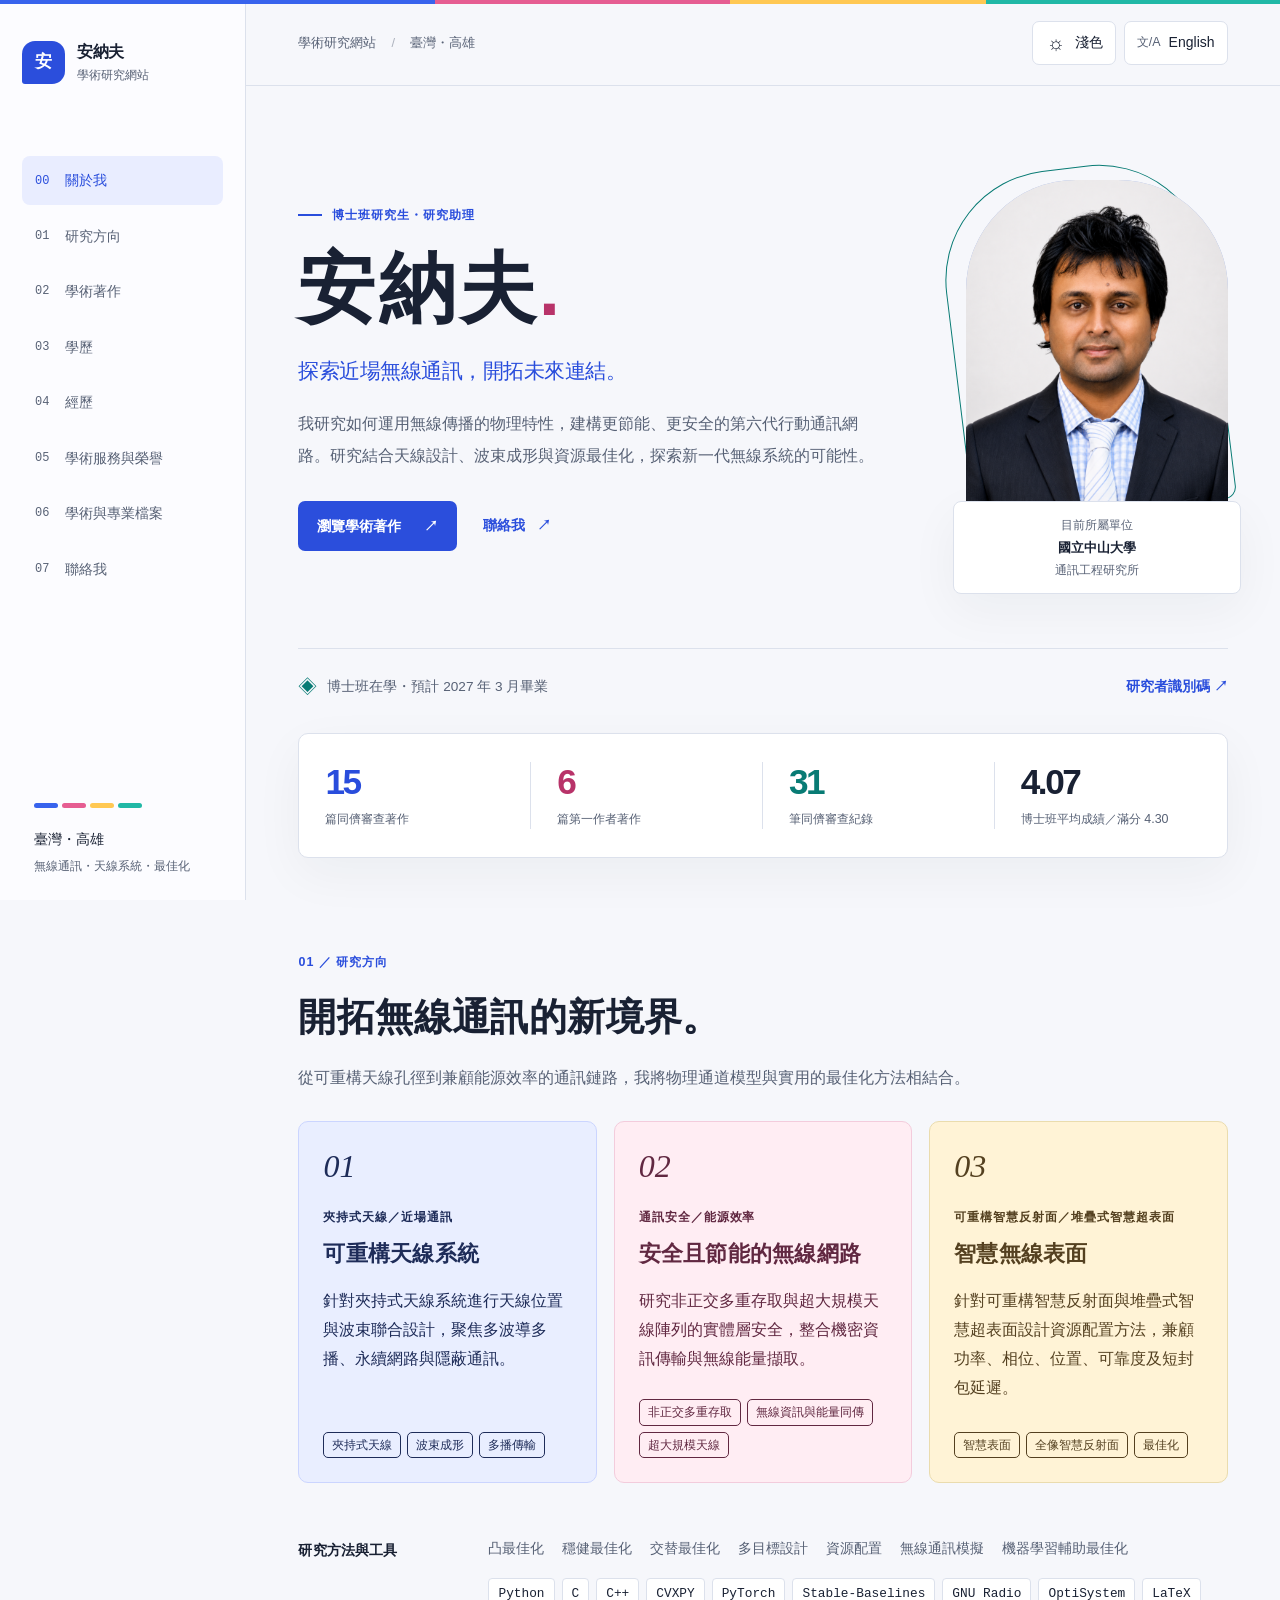
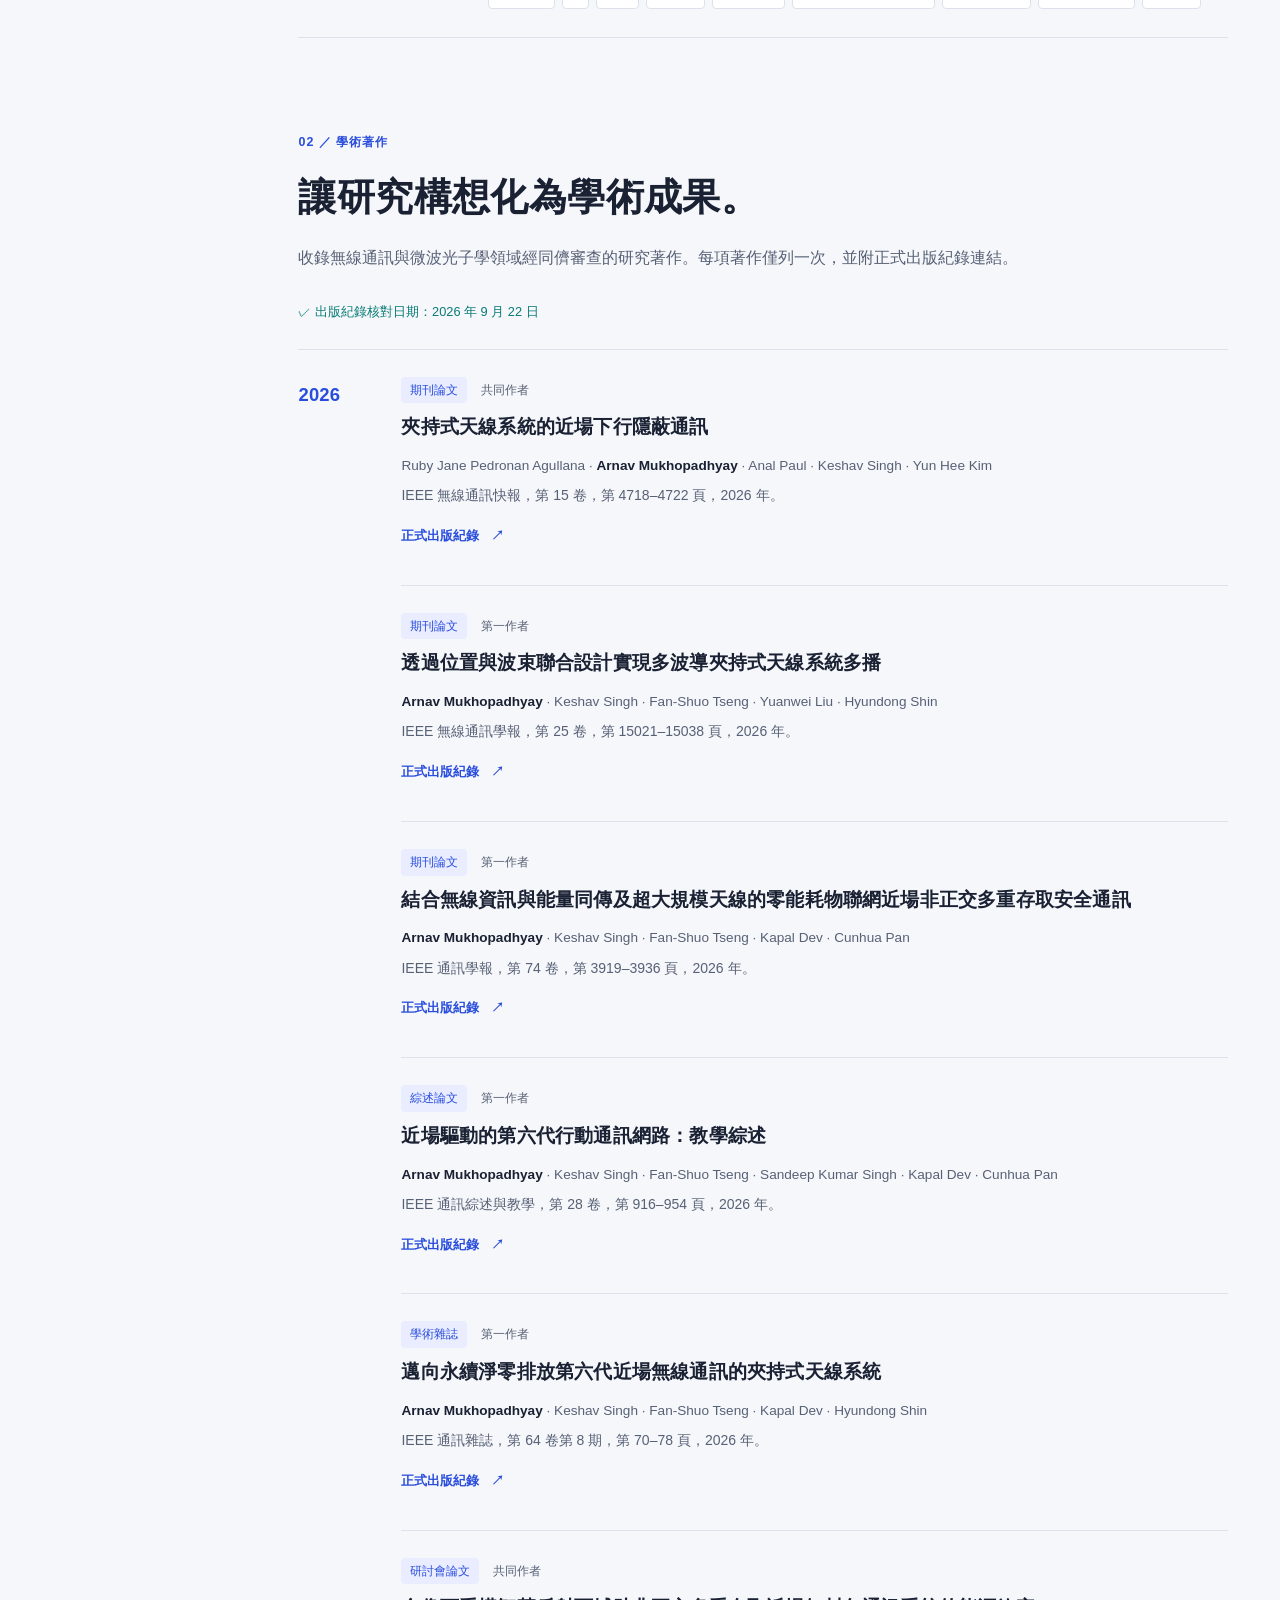
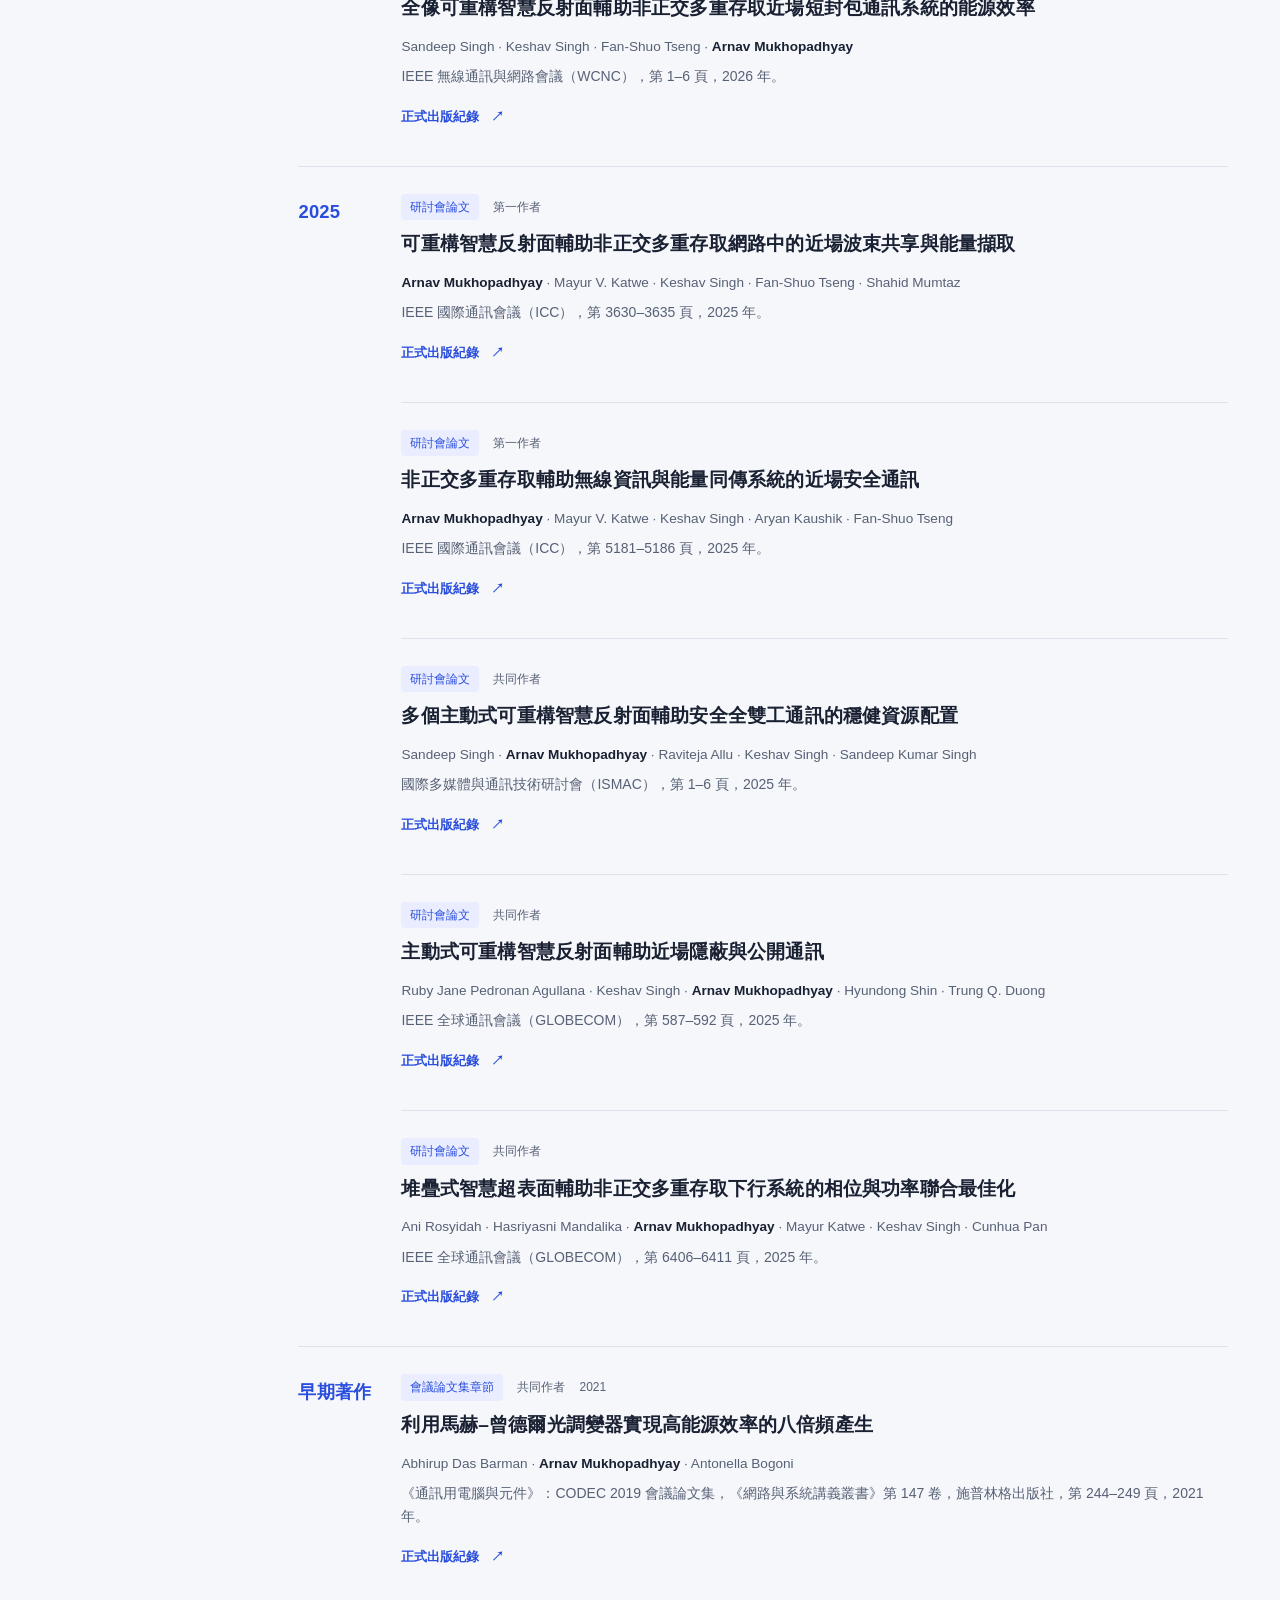
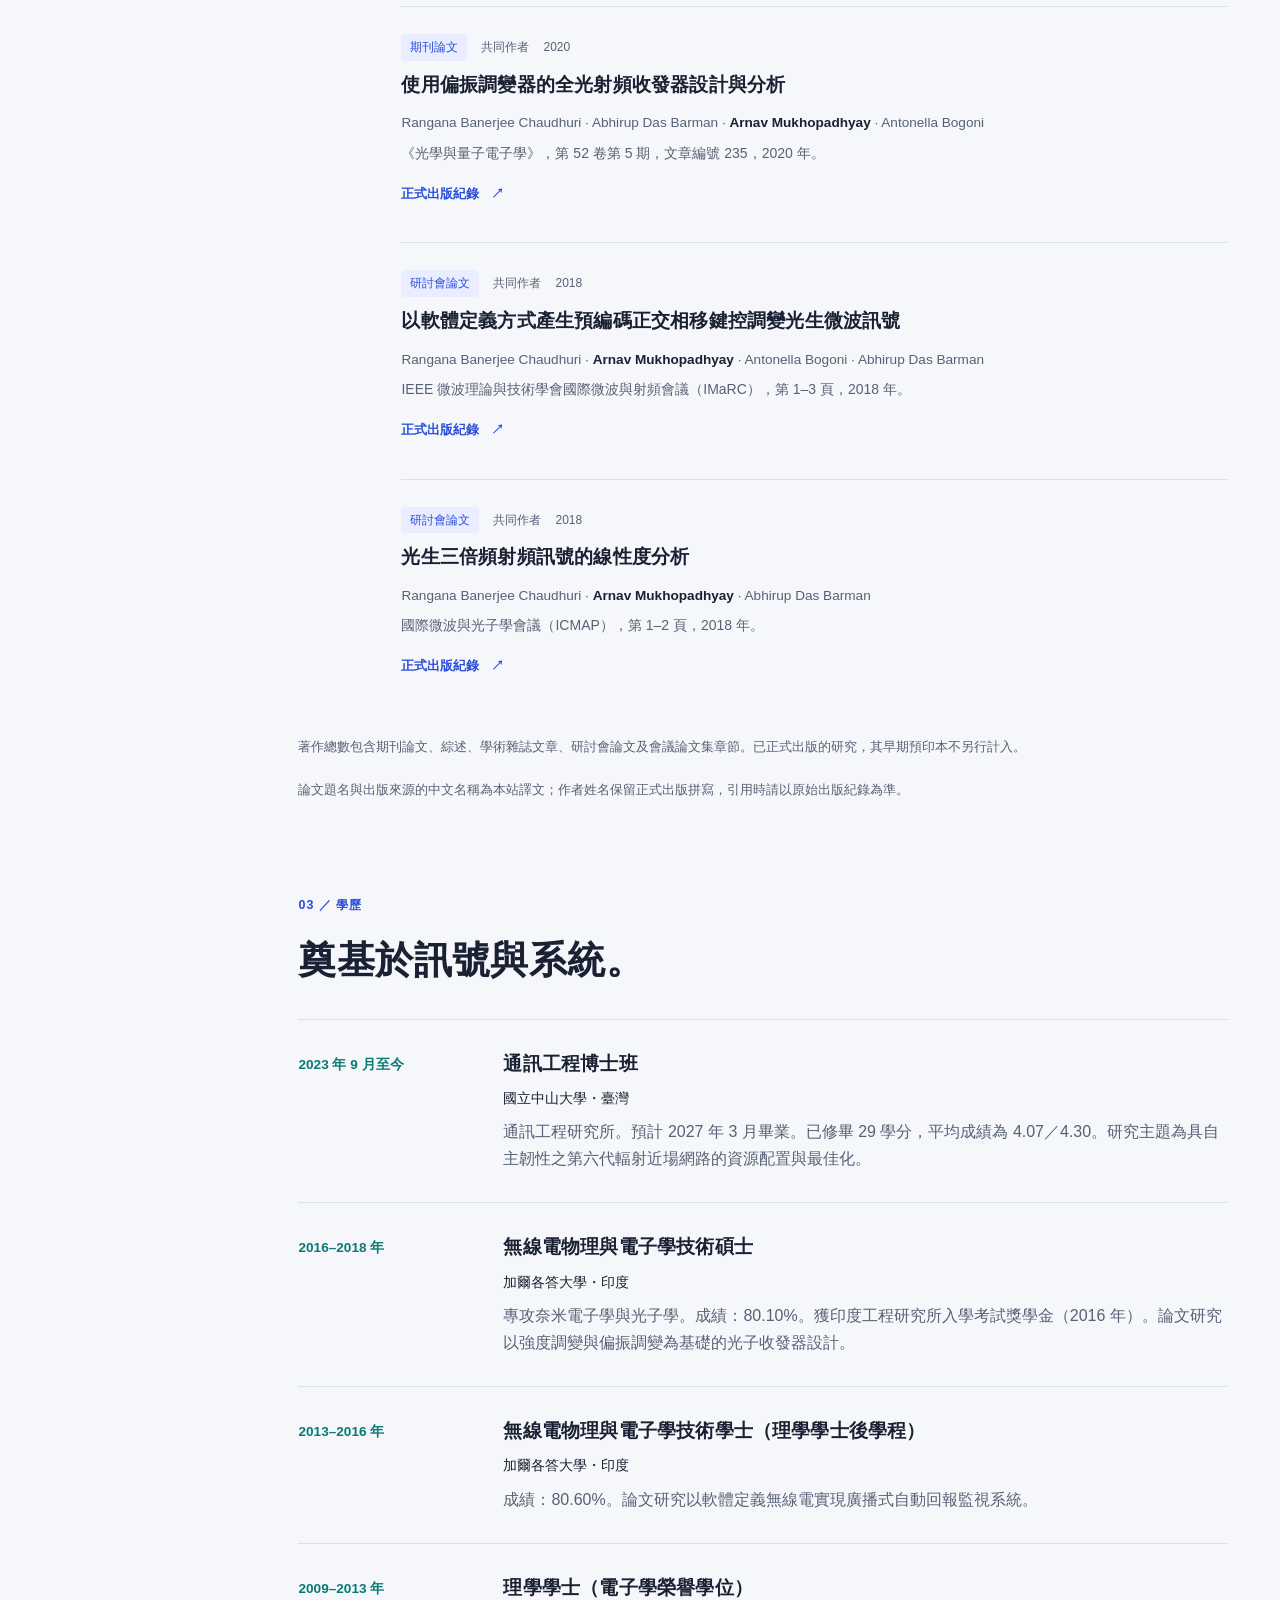
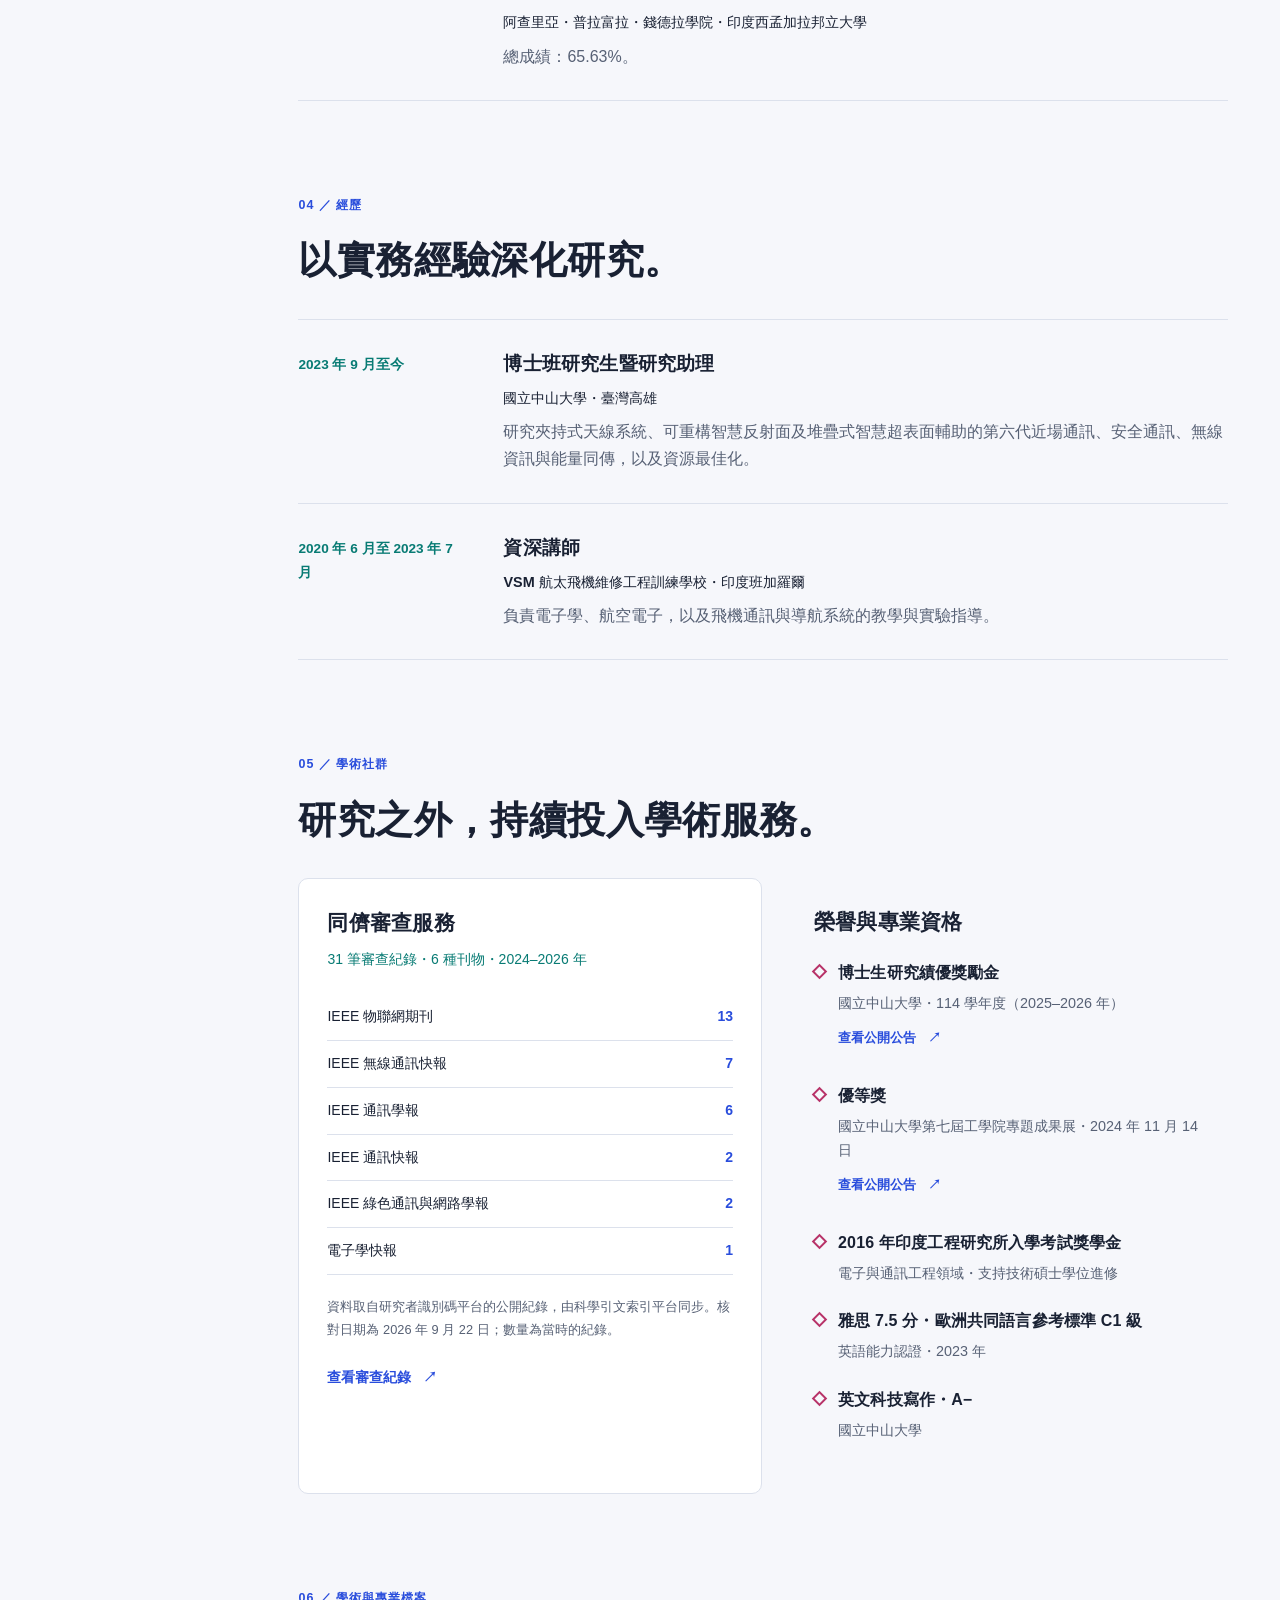
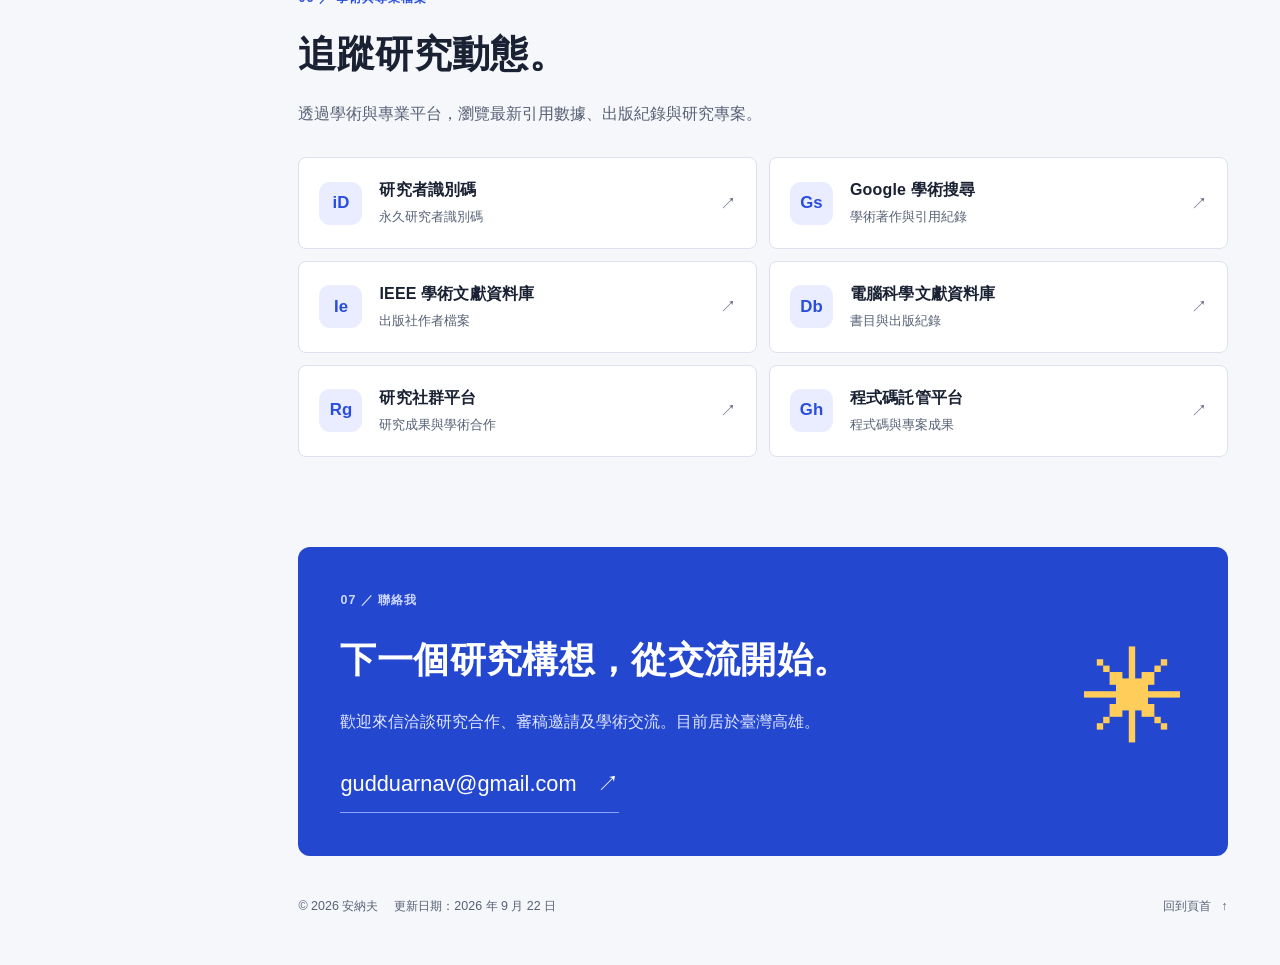
==== commit 7d1dec70: "sdds" ====
--- a/zh-tw/index.html
+++ b/zh-tw/index.html
@@ -25,7 +25,7 @@
   <meta property="og:image" content="https://gudduarnav.github.io/fav_icon.png">
   <meta property="og:image:alt" content="安納夫的個人照片">
   <meta name="twitter:card" content="summary">
-  <script type="application/ld+json">{"@context": "https://schema.org", "@type": "Person", "name": "Arnav Mukhopadhyay", "alternateName": "安納夫", "url": "https://gudduarnav.github.io/zh-tw/", "jobTitle": "博士班研究生・研究助理", "email": "mailto:gudduarnav@gmail.com", "affiliation": {"@type": "CollegeOrUniversity", "name": "國立中山大學"}, "sameAs": ["https://orcid.org/0000-0002-8167-7501", "https://scholar.google.com/citations?user=HdMekI8AAAAJ", "https://ieeexplore.ieee.org/author/37087052296", "https://dblp.org/pid/417/8805", "https://www.researchgate.net/profile/Arnav-Mukhopadhyay", "https://www.linkedin.com/in/gudduarnav", "https://github.com/gudduarnav"], "knowsAbout": ["可重構天線系統", "安全且節能的無線網路", "智慧無線表面"]}</script>
+  <script type="application/ld+json">{"@context": "https://schema.org", "@type": "Person", "name": "Arnav Mukhopadhyay", "alternateName": "安納夫", "url": "https://gudduarnav.github.io/zh-tw/", "jobTitle": "博士班研究生・研究助理", "email": "mailto:gudduarnav@gmail.com", "affiliation": {"@type": "CollegeOrUniversity", "name": "國立中山大學"}, "sameAs": ["https://orcid.org/0000-0002-8167-7501", "https://scholar.google.com/citations?user=HdMekI8AAAAJ", "https://ieeexplore.ieee.org/author/37087052296", "https://dblp.org/pid/417/8805", "https://www.researchgate.net/profile/Arnav-Mukhopadhyay", "https://github.com/gudduarnav"], "knowsAbout": ["可重構天線系統", "安全且節能的無線網路", "智慧無線表面"]}</script>
   <script src="../assets/theme.js"></script>
   <link rel="stylesheet" href="../assets/style.css">
   <script src="../assets/site.js" defer></script>
@@ -152,11 +152,11 @@
     <h2 id="service-title">研究之外，持續投入學術服務。</h2>
     </div>
       <div class="service-grid"><div class="review-panel"><h3>同儕審查服務</h3><p class="review-subtitle">31 筆審查紀錄・6 種刊物・2024–2026 年</p><ul class="review-list"><li><span>IEEE 物聯網期刊</span><strong>13</strong></li><li><span>IEEE 無線通訊快報</span><strong>7</strong></li><li><span>IEEE 通訊學報</span><strong>6</strong></li><li><span>IEEE 通訊快報</span><strong>2</strong></li><li><span>IEEE 綠色通訊與網路學報</span><strong>2</strong></li><li><span>電子學快報</span><strong>1</strong></li></ul><p class="record-note">資料取自研究者識別碼平台的公開紀錄，由科學引文索引平台同步。核對日期為 2026 年 9 月 22 日；數量為當時的紀錄。</p><a class="text-link" href="https://orcid.org/0000-0002-8167-7501/peer-reviews" target="_blank" rel="noopener noreferrer">查看審查紀錄 <span aria-hidden="true">↗</span></a></div>
-      <div class="awards-panel"><h3>榮譽與專業資格</h3><ul class="award-list"><li><h4>海報競賽第二名</h4><p>國立中山大學海報競賽</p><a class="text-link" href="https://www.linkedin.com/posts/gudduarnav_gratitude-research-nsysu-activity-7267875452717797376-G2XX" target="_blank" rel="noopener noreferrer">查看公開公告 <span aria-hidden="true">↗</span></a></li><li><h4>2016 年印度工程研究所入學考試獎學金</h4><p>電子與通訊工程領域・支持技術碩士學位進修</p></li><li><h4>雅思 7.5 分・歐洲共同語言參考標準 C1 級</h4><p>英語能力認證・2023 年</p></li><li><h4>英文科技寫作・A−</h4><p>國立中山大學</p></li></ul></div></div>
+      <div class="awards-panel"><h3>榮譽與專業資格</h3><ul class="award-list"><li><h4>博士生研究績優獎勵金</h4><p>國立中山大學・114 學年度（2025–2026 年）</p><a class="text-link" href="https://ice.nsysu.edu.tw/p/406-1209-379419,r3584.php?Lang=zh-tw" target="_blank" rel="noopener noreferrer">查看公開公告 <span aria-hidden="true">↗</span></a></li><li><h4>優等獎</h4><p>國立中山大學第七屆工學院專題成果展・2024 年 11 月 14 日</p><a class="text-link" href="https://ipt.nsysu.edu.tw/p/406-1214-345393,r5825.php?Lang=en" target="_blank" rel="noopener noreferrer">查看公開公告 <span aria-hidden="true">↗</span></a></li><li><h4>2016 年印度工程研究所入學考試獎學金</h4><p>電子與通訊工程領域・支持技術碩士學位進修</p></li><li><h4>雅思 7.5 分・歐洲共同語言參考標準 C1 級</h4><p>英語能力認證・2023 年</p></li><li><h4>英文科技寫作・A−</h4><p>國立中山大學</p></li></ul></div></div>
     </section>
     <section class="section" id="profiles" aria-labelledby="profiles-title"><div class="section-heading"><p class="eyebrow">06 ／ 學術與專業檔案</p>
     <h2 id="profiles-title">追蹤研究動態。</h2>
-    <p class="section-intro">透過學術與專業平台，瀏覽最新引用數據、出版紀錄與研究專案。</p></div><div class="profiles-grid"><a class="profile-card" href="https://orcid.org/0000-0002-8167-7501" target="_blank" rel="noopener noreferrer"><span class="profile-icon" aria-hidden="true">iD</span><span><h3>研究者識別碼</h3><span class="profile-description">永久研究者識別碼</span></span><span aria-hidden="true">↗</span></a><a class="profile-card" href="https://scholar.google.com/citations?user=HdMekI8AAAAJ" target="_blank" rel="noopener noreferrer"><span class="profile-icon" aria-hidden="true">Gs</span><span><h3>Google 學術搜尋</h3><span class="profile-description">學術著作與引用紀錄</span></span><span aria-hidden="true">↗</span></a><a class="profile-card" href="https://ieeexplore.ieee.org/author/37087052296" target="_blank" rel="noopener noreferrer"><span class="profile-icon" aria-hidden="true">Ie</span><span><h3>IEEE 學術文獻資料庫</h3><span class="profile-description">出版社作者檔案</span></span><span aria-hidden="true">↗</span></a><a class="profile-card" href="https://dblp.org/pid/417/8805" target="_blank" rel="noopener noreferrer"><span class="profile-icon" aria-hidden="true">Db</span><span><h3>電腦科學文獻資料庫</h3><span class="profile-description">書目與出版紀錄</span></span><span aria-hidden="true">↗</span></a><a class="profile-card" href="https://www.researchgate.net/profile/Arnav-Mukhopadhyay" target="_blank" rel="noopener noreferrer"><span class="profile-icon" aria-hidden="true">Rg</span><span><h3>研究社群平台</h3><span class="profile-description">研究成果與學術合作</span></span><span aria-hidden="true">↗</span></a><a class="profile-card" href="https://www.linkedin.com/in/gudduarnav" target="_blank" rel="noopener noreferrer"><span class="profile-icon" aria-hidden="true">in</span><span><h3>專業人脈平台</h3><span class="profile-description">專業經歷與最新動態</span></span><span aria-hidden="true">↗</span></a><a class="profile-card" href="https://github.com/gudduarnav" target="_blank" rel="noopener noreferrer"><span class="profile-icon" aria-hidden="true">Gh</span><span><h3>程式碼託管平台</h3><span class="profile-description">程式碼與專案成果</span></span><span aria-hidden="true">↗</span></a></div></section>
+    <p class="section-intro">透過學術與專業平台，瀏覽最新引用數據、出版紀錄與研究專案。</p></div><div class="profiles-grid"><a class="profile-card" href="https://orcid.org/0000-0002-8167-7501" target="_blank" rel="noopener noreferrer"><span class="profile-icon" aria-hidden="true">iD</span><span><h3>研究者識別碼</h3><span class="profile-description">永久研究者識別碼</span></span><span aria-hidden="true">↗</span></a><a class="profile-card" href="https://scholar.google.com/citations?user=HdMekI8AAAAJ" target="_blank" rel="noopener noreferrer"><span class="profile-icon" aria-hidden="true">Gs</span><span><h3>Google 學術搜尋</h3><span class="profile-description">學術著作與引用紀錄</span></span><span aria-hidden="true">↗</span></a><a class="profile-card" href="https://ieeexplore.ieee.org/author/37087052296" target="_blank" rel="noopener noreferrer"><span class="profile-icon" aria-hidden="true">Ie</span><span><h3>IEEE 學術文獻資料庫</h3><span class="profile-description">出版社作者檔案</span></span><span aria-hidden="true">↗</span></a><a class="profile-card" href="https://dblp.org/pid/417/8805" target="_blank" rel="noopener noreferrer"><span class="profile-icon" aria-hidden="true">Db</span><span><h3>電腦科學文獻資料庫</h3><span class="profile-description">書目與出版紀錄</span></span><span aria-hidden="true">↗</span></a><a class="profile-card" href="https://www.researchgate.net/profile/Arnav-Mukhopadhyay" target="_blank" rel="noopener noreferrer"><span class="profile-icon" aria-hidden="true">Rg</span><span><h3>研究社群平台</h3><span class="profile-description">研究成果與學術合作</span></span><span aria-hidden="true">↗</span></a><a class="profile-card" href="https://github.com/gudduarnav" target="_blank" rel="noopener noreferrer"><span class="profile-icon" aria-hidden="true">Gh</span><span><h3>程式碼託管平台</h3><span class="profile-description">程式碼與專案成果</span></span><span aria-hidden="true">↗</span></a></div></section>
     <section class="contact-section" id="contact" aria-labelledby="contact-title"><div><p class="eyebrow">07 ／ 聯絡我</p><h2 id="contact-title">下一個研究構想，從交流開始。</h2><p>歡迎來信洽談研究合作、審稿邀請及學術交流。目前居於臺灣高雄。</p><a class="contact-email" href="mailto:gudduarnav@gmail.com" aria-label="寄送電子郵件給安納夫">gudduarnav@gmail.com <span aria-hidden="true">↗</span></a></div><span class="contact-symbol" aria-hidden="true">✳</span></section>
   </main>
   <footer class="footer"><p>© 2026 安納夫<span>更新日期：2026 年 9 月 22 日</span></p><a href="#home">回到頁首 <span aria-hidden="true">↑</span></a></footer>
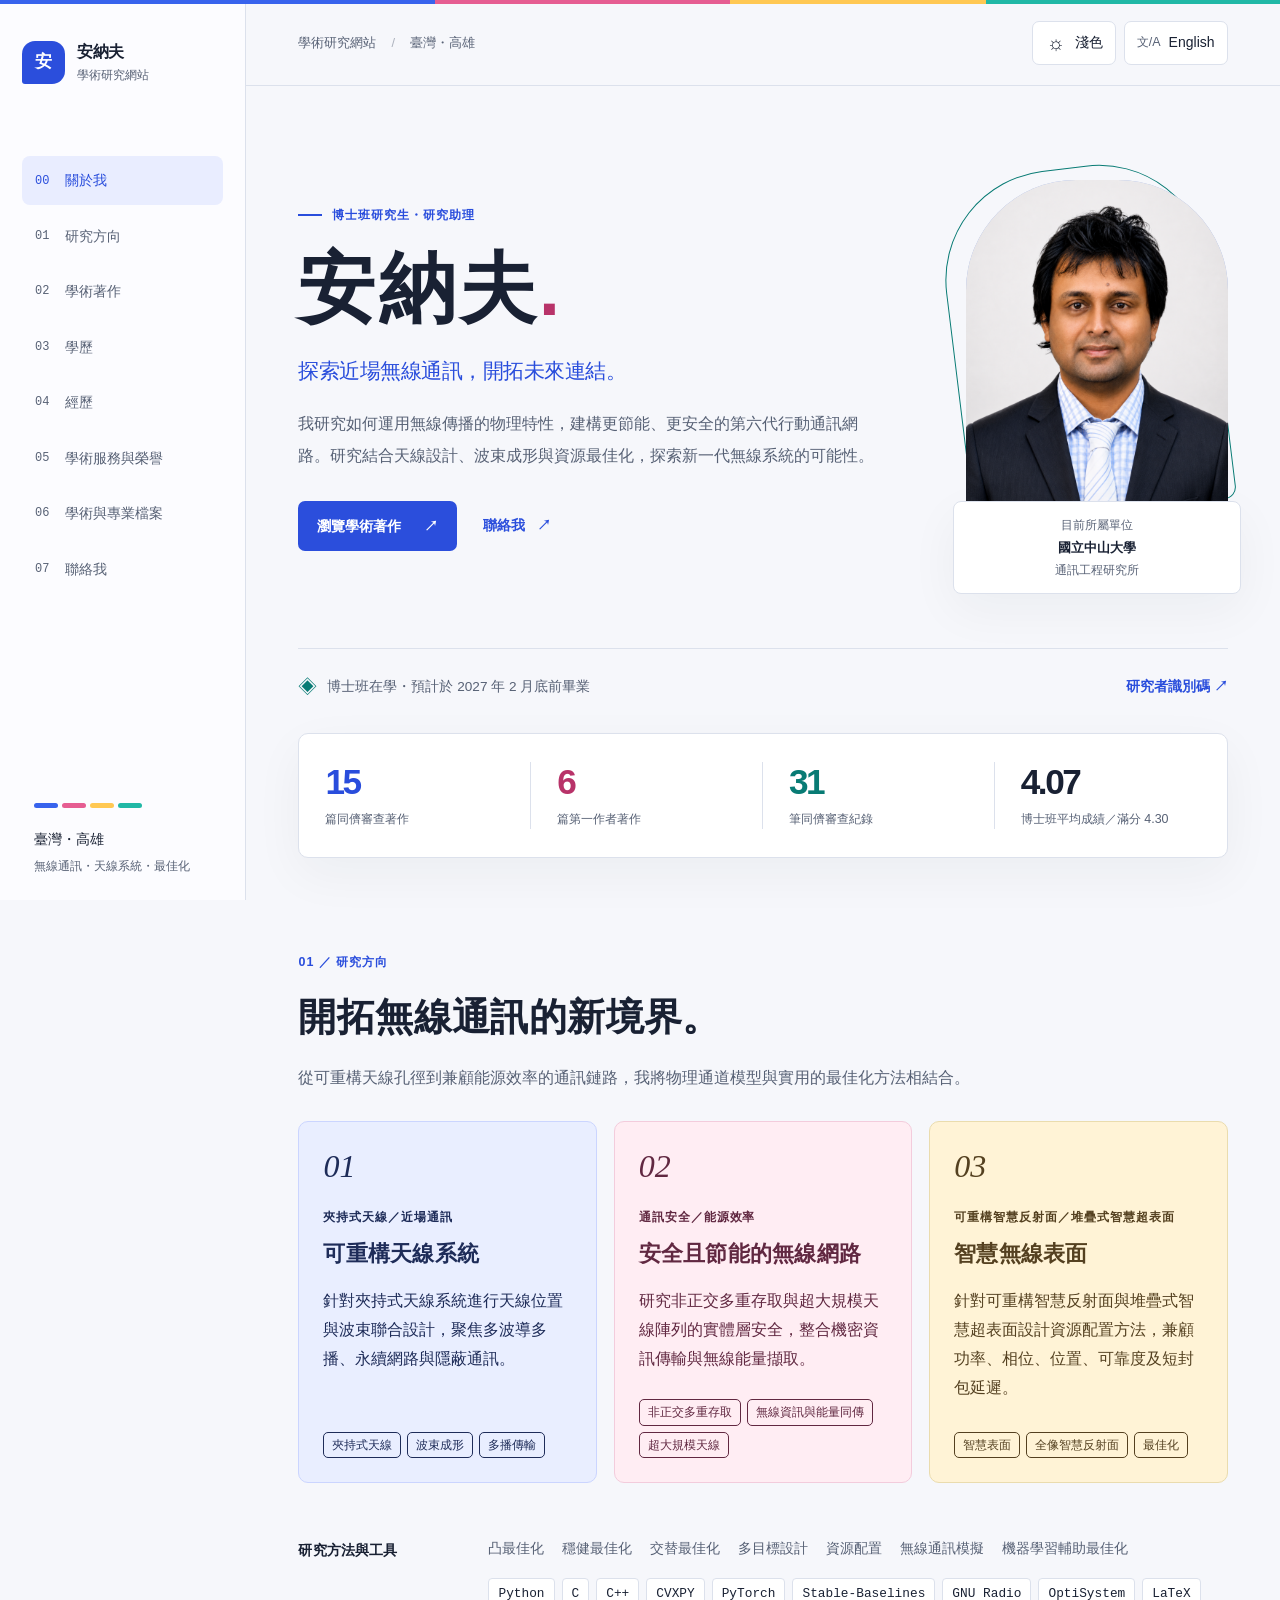
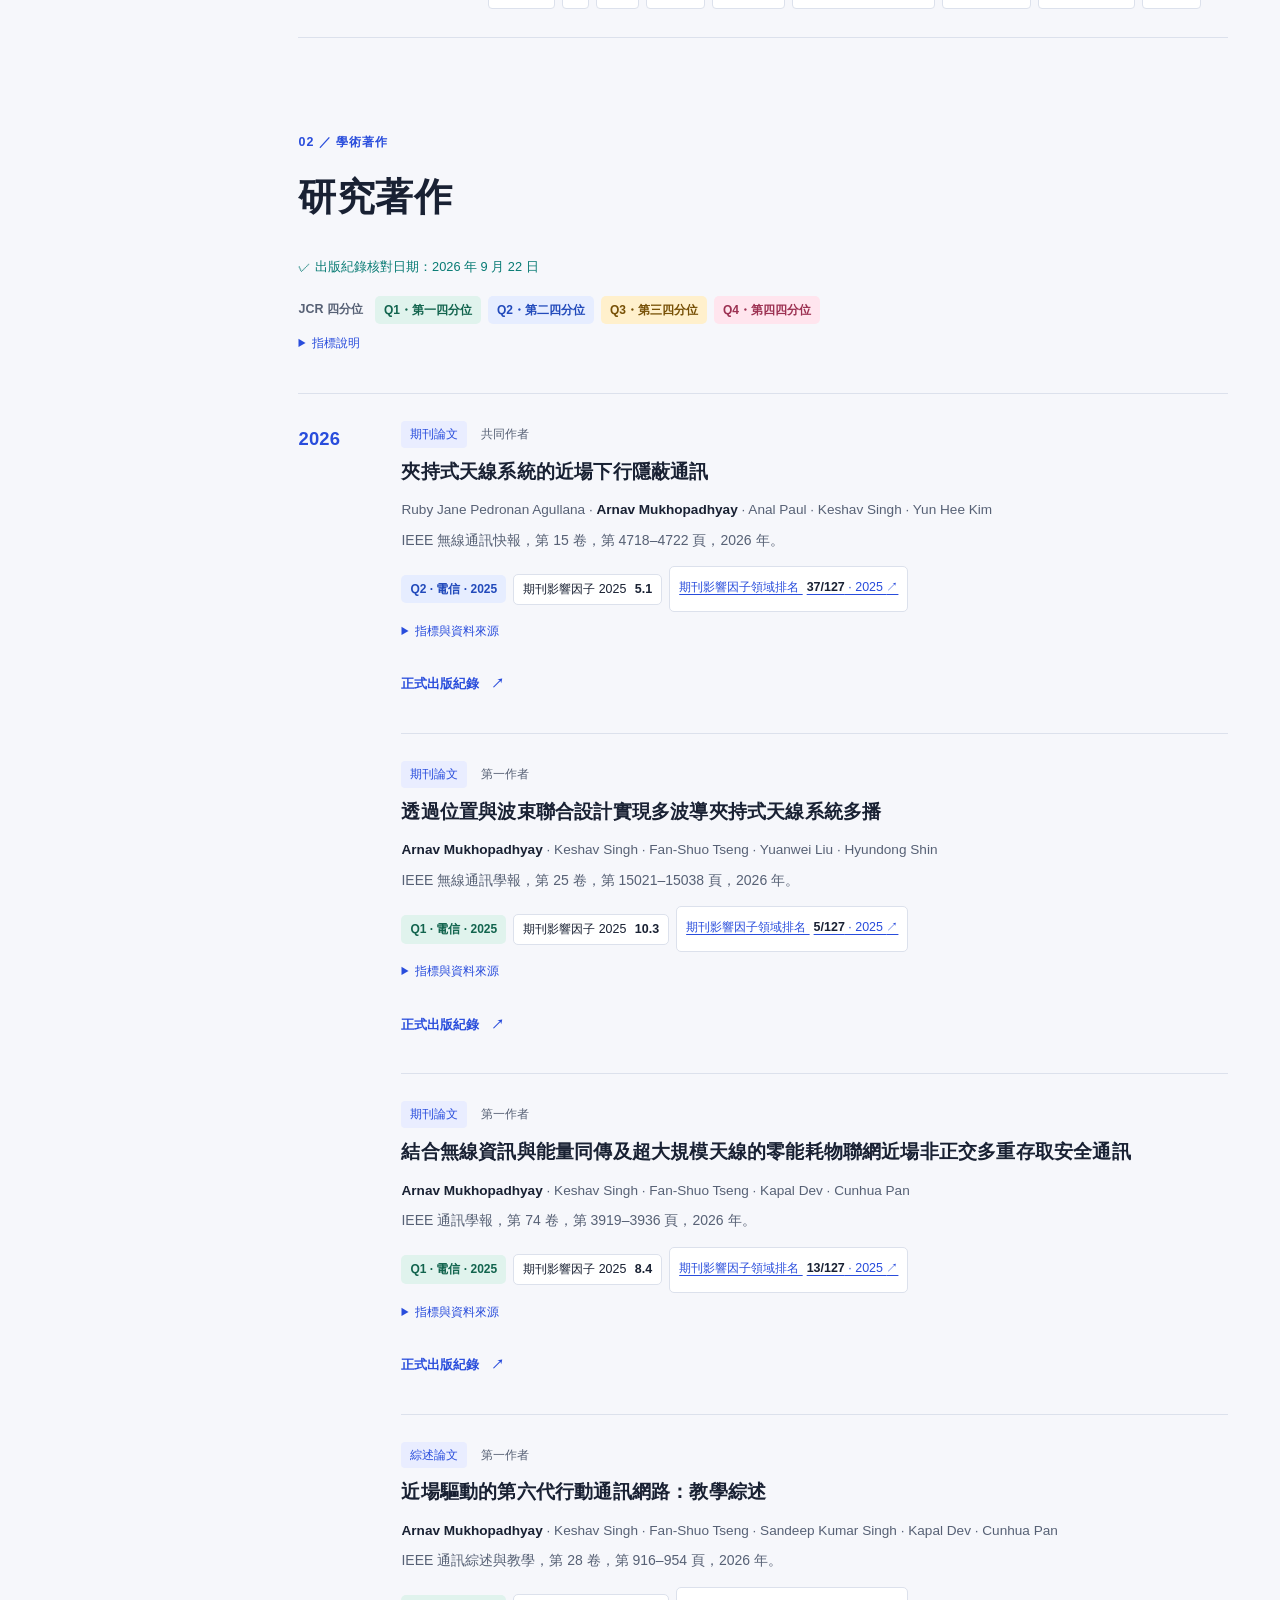
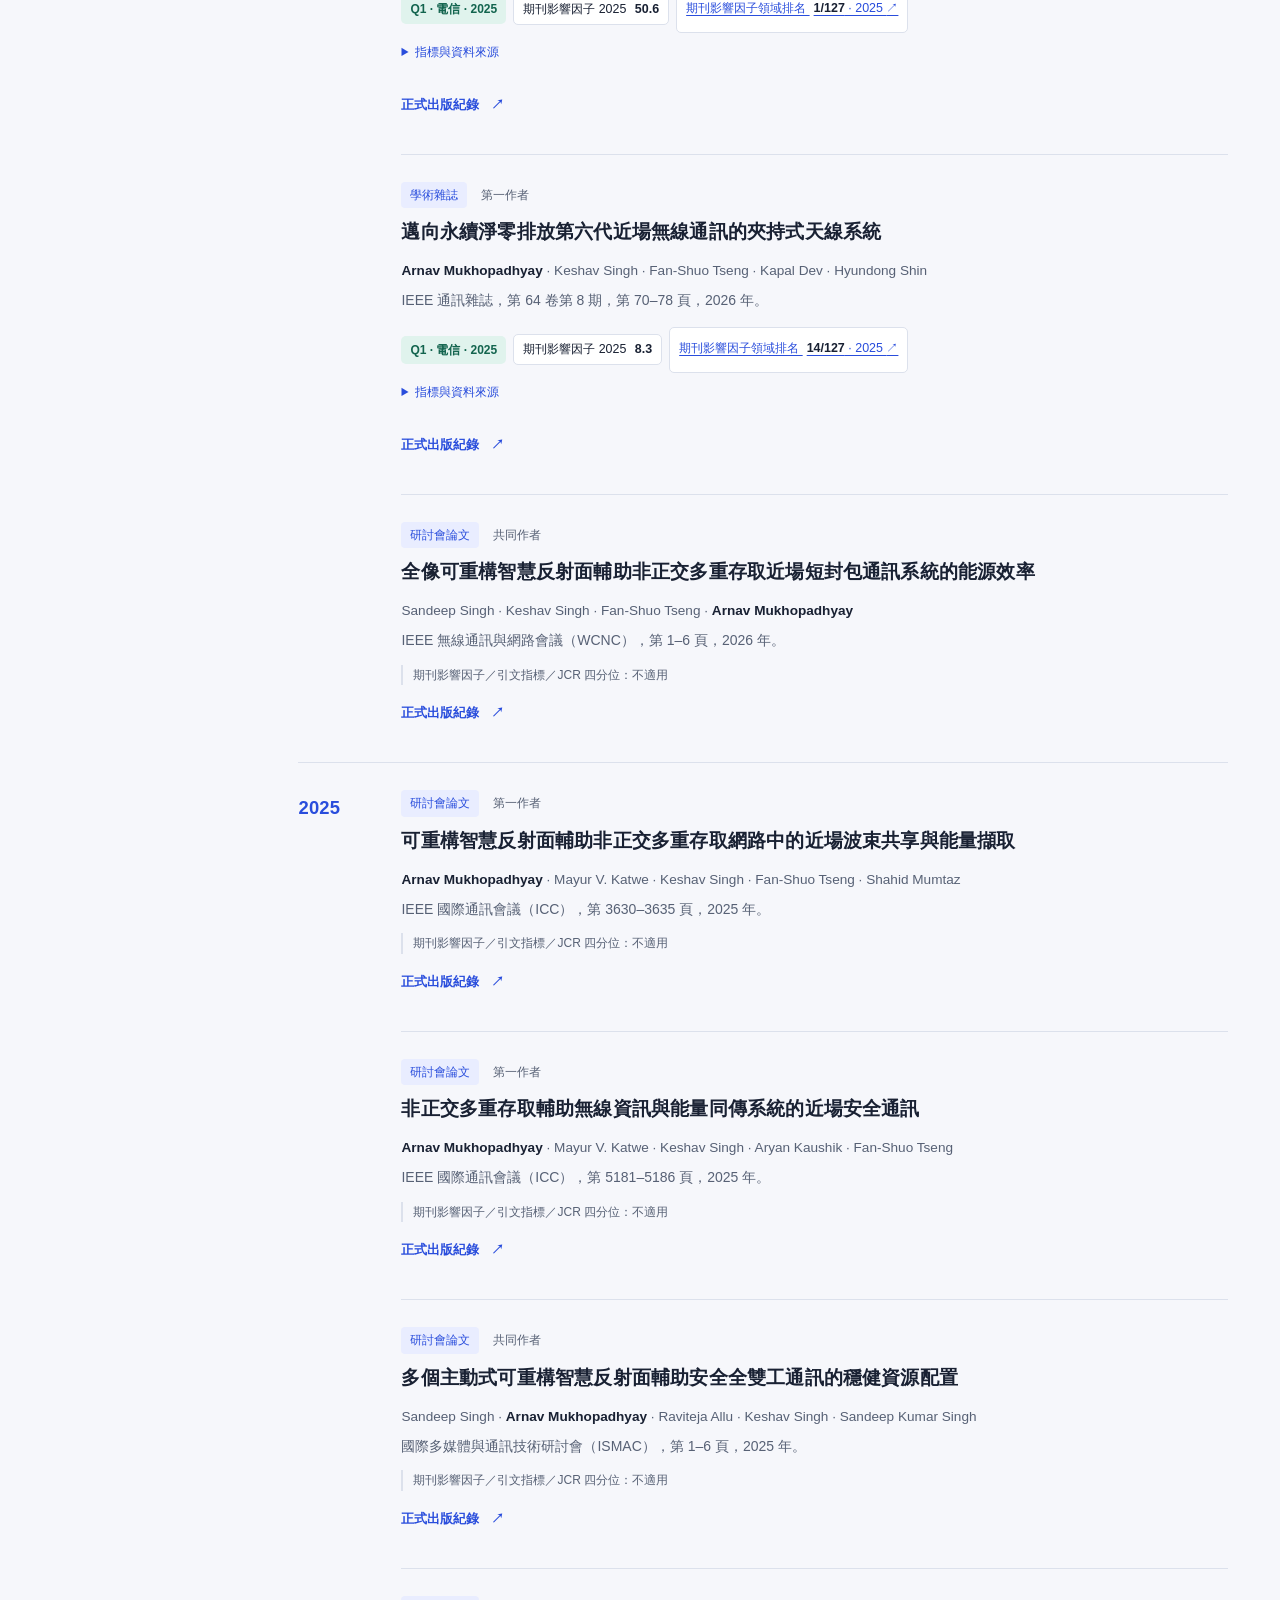
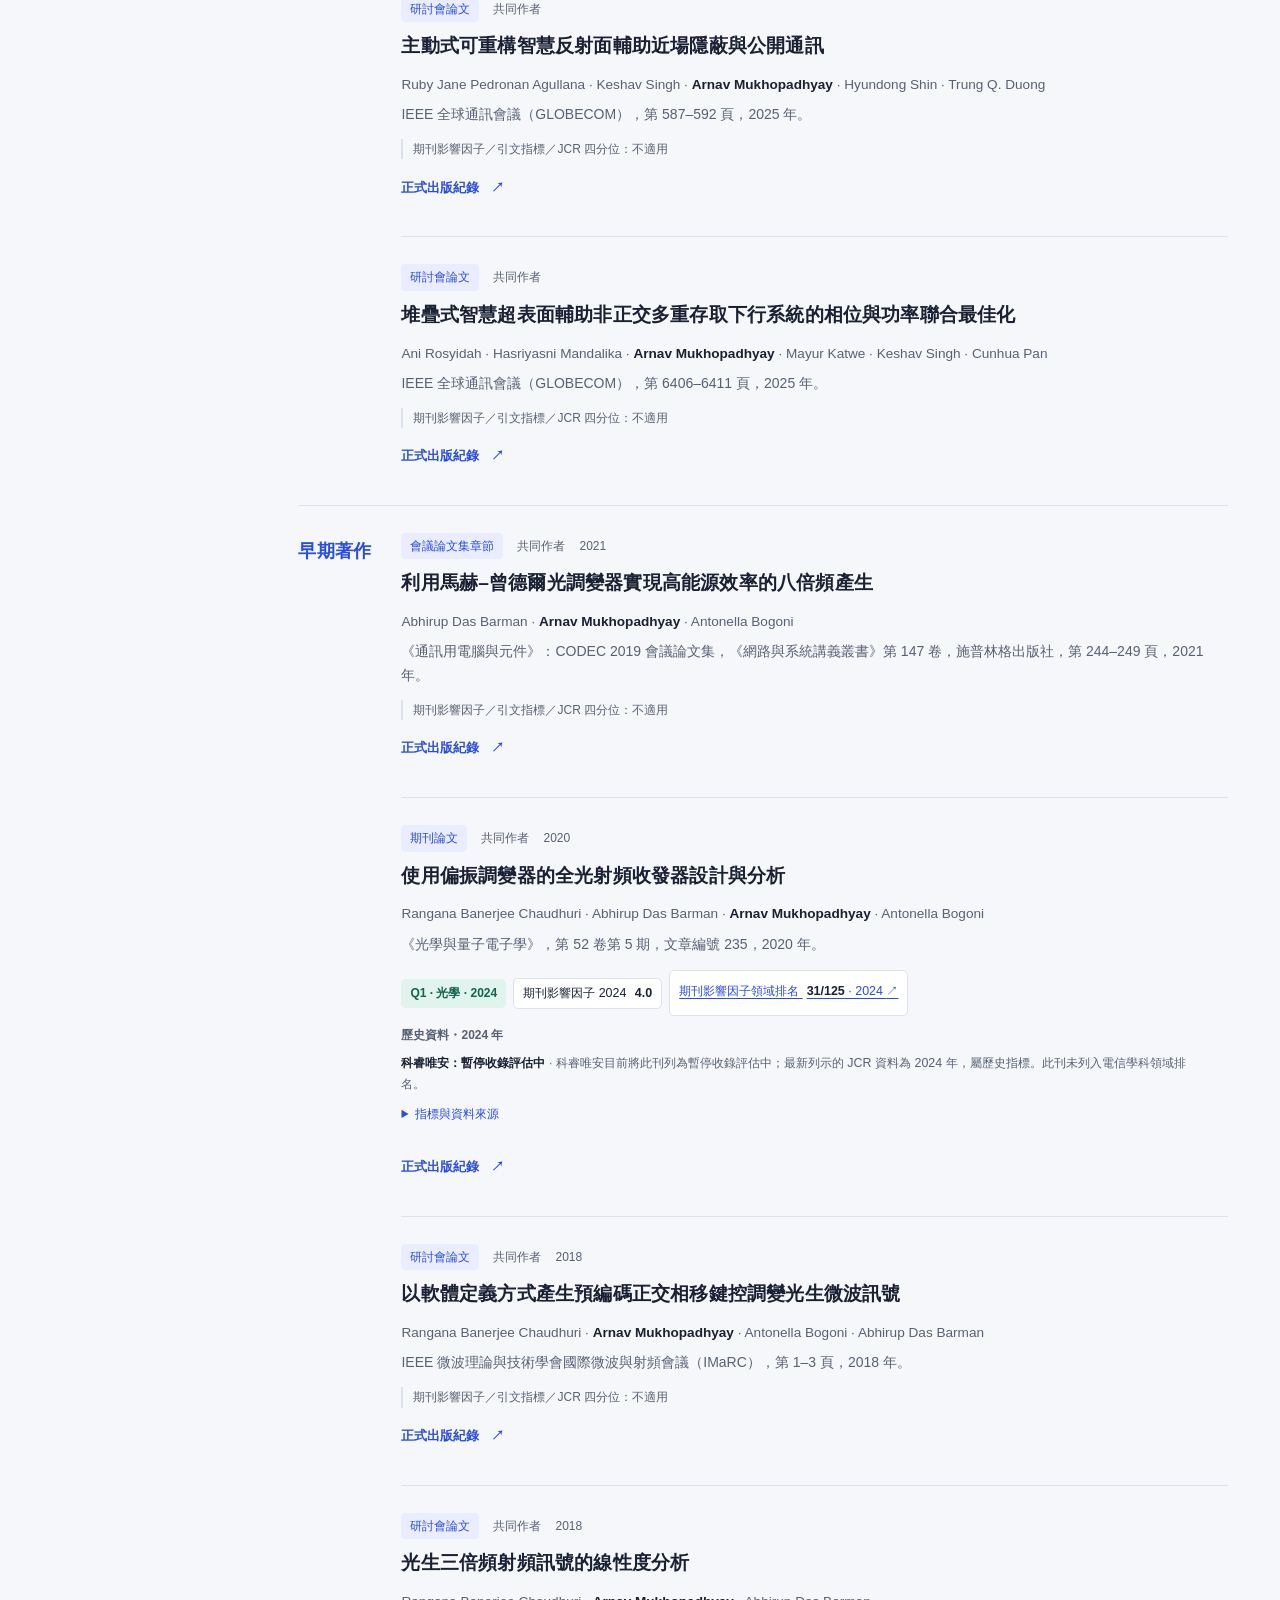
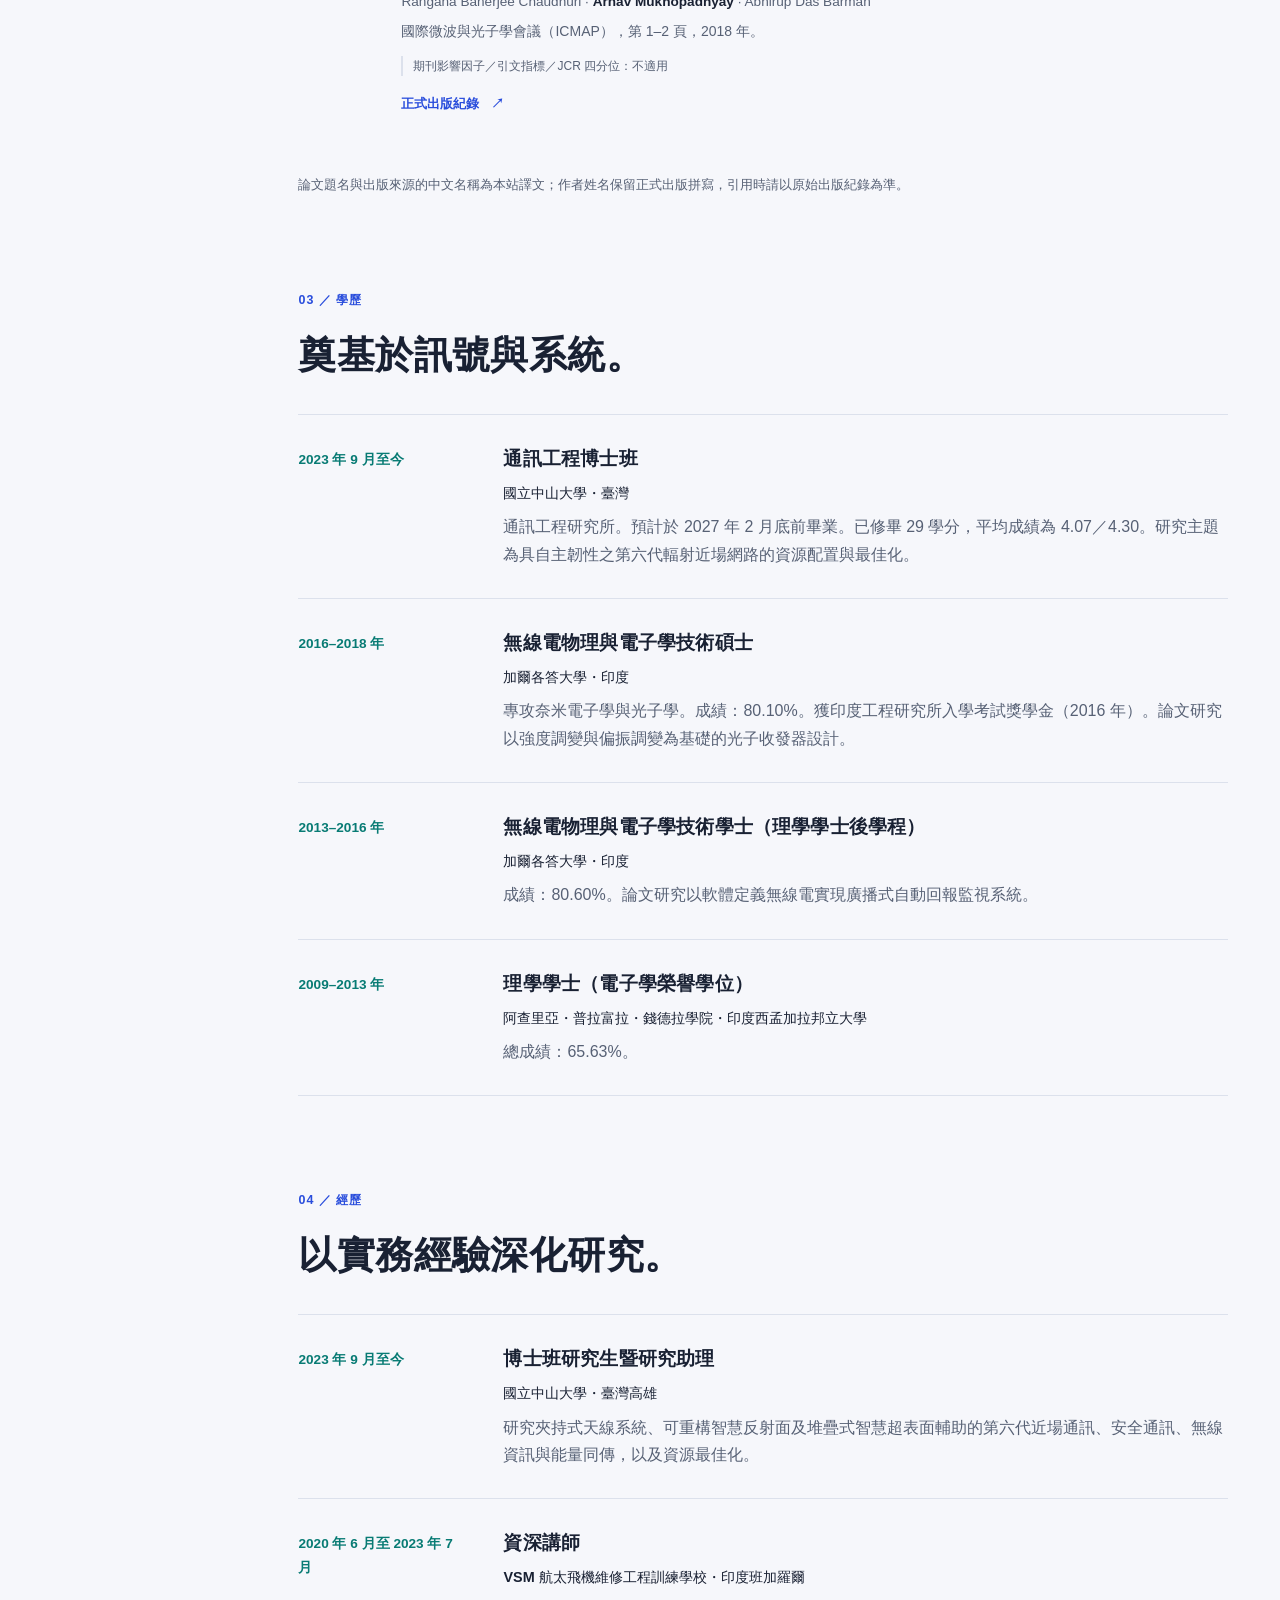
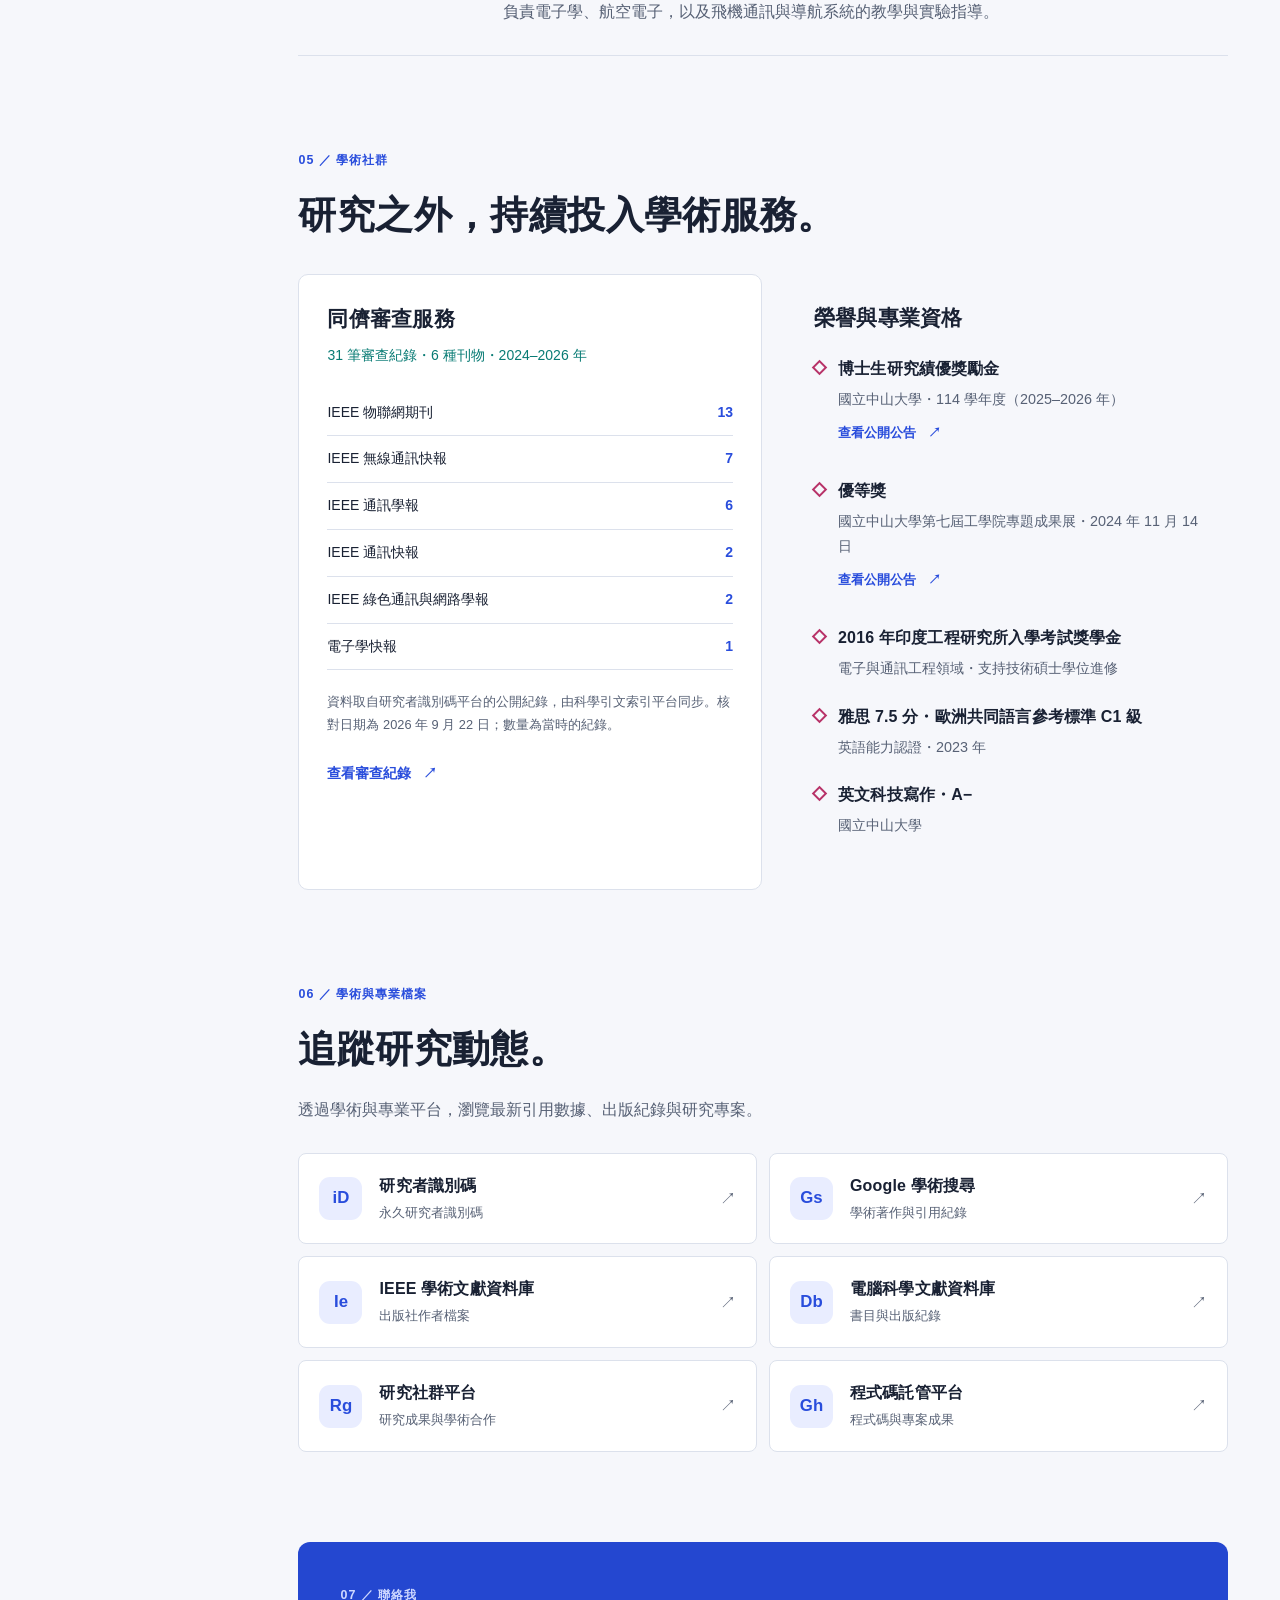
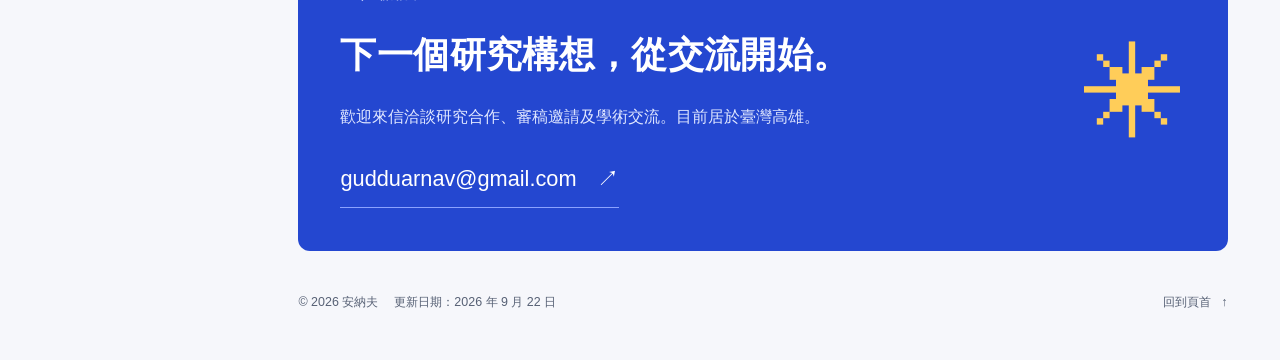
==== commit 39d6e3de: "up" ====
--- a/zh-tw/index.html
+++ b/zh-tw/index.html
@@ -1,5 +1,5 @@
 <!doctype html>
-<!-- Generated by scripts/build.py. Edit data/content.json or data/publications.json. -->
+<!-- Generated by scripts/build.py. Edit the JSON files in data/. -->
 <html lang="zh-TW">
 <head>
   <meta charset="utf-8">
@@ -55,7 +55,7 @@
         <div class="hero-actions"><a class="button primary" href="#publications">瀏覽學術著作<span aria-hidden="true">↗</span></a><a class="text-link" href="mailto:gudduarnav@gmail.com">聯絡我 <span aria-hidden="true">↗</span></a></div>
       </div>
       <div class="portrait-panel"><div class="portrait-frame"><img src="../fav_icon.png" alt="安納夫的個人照片" width="720" height="960" fetchpriority="high"></div><div class="portrait-label"><span>目前所屬單位</span><strong>國立中山大學</strong><span>通訊工程研究所</span></div></div>
-      <div class="appointment"><span class="appointment-mark" aria-hidden="true">◈</span><p>博士班在學・預計 2027 年 3 月畢業</p><a href="https://orcid.org/0000-0002-8167-7501" target="_blank" rel="noopener noreferrer">研究者識別碼 <span aria-hidden="true">↗</span></a></div>
+      <div class="appointment"><span class="appointment-mark" aria-hidden="true">◈</span><p>博士班在學・預計於 2027 年 2 月底前畢業</p><a href="https://orcid.org/0000-0002-8167-7501" target="_blank" rel="noopener noreferrer">研究者識別碼 <span aria-hidden="true">↗</span></a></div>
     </section>
     <div class="stats-strip"><div class="stat"><strong>15</strong><span>篇同儕審查著作</span></div><div class="stat"><strong>6</strong><span>篇第一作者著作</span></div><div class="stat"><strong>31</strong><span>筆同儕審查紀錄</span></div><div class="stat"><strong>4.07</strong><span>博士班平均成績／滿分 4.30</span></div></div>
     <section class="section" id="research" aria-labelledby="research-title">
@@ -72,74 +72,146 @@
     </section>
     <section class="section" id="publications" aria-labelledby="pub-title">
       <div class="section-heading"><p class="eyebrow">02 ／ 學術著作</p>
-    <h2 id="pub-title">讓研究構想化為學術成果。</h2>
-    <p class="section-intro">收錄無線通訊與微波光子學領域經同儕審查的研究著作。每項著作僅列一次，並附正式出版紀錄連結。</p></div><p class="verified-note"><span aria-hidden="true">✓</span> 出版紀錄核對日期：2026 年 9 月 22 日</p>
+    <h2 id="pub-title">研究著作</h2>
+    </div><p class="verified-note"><span aria-hidden="true">✓</span> 出版紀錄核對日期：2026 年 9 月 22 日</p>
+      <div class="metrics-guide"><div class="quartile-key"><span>JCR 四分位</span>
+    <ul aria-label="JCR 四分位"><li class="quartile q1">Q1・第一四分位</li><li class="quartile q2">Q2・第二四分位</li><li class="quartile q3">Q3・第三四分位</li><li class="quartile q4">Q4・第四四分位</li></ul></div>
+    <details><summary>指標說明</summary><p>JIF 為期刊影響因子，JCI 為期刊引文指標。四分位與排名依所列 JCR 學科領域的期刊影響因子計算。年份代表引文資料年度：2025 年指標於 2026 年公布。這些是期刊層級指標，並非個別論文的評分。</p><p>研討會論文集與會議論文集章節不適用期刊影響因子、期刊引文指標或 JCR 四分位。</p></details></div>
       <div class="publication-group"><h3 class="year-label">2026</h3><div class="publication-list"><article class="publication" id="pub-lwc-2026-3714504">
             <div class="publication-meta"><span class="pub-type">期刊論文</span><span>共同作者</span></div>
             <h4><a href="https://doi.org/10.1109/LWC.2026.3714504" target="_blank" rel="noopener noreferrer">夾持式天線系統的近場下行隱蔽通訊</a></h4>
             <p class="authors" lang="en">Ruby Jane Pedronan Agullana · <strong>Arnav Mukhopadhyay</strong> · Anal Paul · Keshav Singh · Yun Hee Kim</p><p class="venue">IEEE 無線通訊快報，第 15 卷，第 4718–4722 頁，2026 年。</p>
+            <div class="journal-metrics" aria-label="期刊指標">
+    <ul class="metric-badges"><li class="quartile q2" aria-label="期刊影響因子四分位: Q2 · 電信 · 2025">Q2 · 電信 · 2025</li>
+    <li class="metric-jif">期刊影響因子 2025 <strong>5.1</strong></li>
+    <li class="metric-rank"><a href="https://jcr.clarivate.com/jcr-jp/journal-profile?journal=IEEE%20WIREL%20COMMUN%20LE&amp;year=2025" target="_blank" rel="noopener noreferrer" aria-label="科睿唯安 JCR・期刊排名與指標: IEEE WIRELESS COMMUNICATIONS LETTERS · 電信 · 37/127 · 2025">期刊影響因子領域排名 <strong>37/127</strong> · 2025 <span aria-hidden="true">↗</span></a></li></ul>
+
+    <details class="metric-details"><summary>指標與資料來源</summary>
+    <p>期刊引文指標 2025: <strong>1.18</strong></p>
+    <ul class="other-categories"><li><span class="quartile q2">Q2</span> 資訊科學與資訊系統 · 69/266 · 2025</li><li><span class="quartile q1">Q1</span> 電機與電子工程 · 90/369 · 2025</li></ul>
+    <p>點選排名即可開啟該期刊於所示年度的科睿唯安 JCR 專屬資料頁。</p>
+    <ul class="metric-sources"><li><a class="" href="https://jcr.clarivate.com/jcr-jp/journal-profile?journal=IEEE%20WIREL%20COMMUN%20LE&amp;year=2025" target="_blank" rel="noopener noreferrer">科睿唯安 JCR・期刊排名與指標 · 2025 <span aria-hidden="true">↗</span></a></li><li><a class="" href="https://open.ieee.org/wp-content/uploads/IEEE-Title-List-August-2026.pdf" target="_blank" rel="noopener noreferrer">IEEE 期刊清單・2026 年 8 月（PDF） <span aria-hidden="true">↗</span></a></li><li><a class="" href="https://mjl.clarivate.com/search-results?issn=2162-2337&amp;hide_exact_match_fl=true" target="_blank" rel="noopener noreferrer">科睿唯安期刊總表・期刊資料 <span aria-hidden="true">↗</span></a></li></ul><p>資料查核日期：2026 年 9 月 22 日。檢視科睿唯安期刊資料可能需要登入。</p></details></div>
             <a class="paper-link" href="https://doi.org/10.1109/LWC.2026.3714504" target="_blank" rel="noopener noreferrer" aria-label="開啟下列著作的正式出版紀錄： 夾持式天線系統的近場下行隱蔽通訊">正式出版紀錄 <span aria-hidden="true">↗</span></a></article><article class="publication" id="pub-twc-2026-3680520">
             <div class="publication-meta"><span class="pub-type">期刊論文</span><span>第一作者</span></div>
             <h4><a href="https://doi.org/10.1109/TWC.2026.3680520" target="_blank" rel="noopener noreferrer">透過位置與波束聯合設計實現多波導夾持式天線系統多播</a></h4>
             <p class="authors" lang="en"><strong>Arnav Mukhopadhyay</strong> · Keshav Singh · Fan-Shuo Tseng · Yuanwei Liu · Hyundong Shin</p><p class="venue">IEEE 無線通訊學報，第 25 卷，第 15021–15038 頁，2026 年。</p>
+            <div class="journal-metrics" aria-label="期刊指標">
+    <ul class="metric-badges"><li class="quartile q1" aria-label="期刊影響因子四分位: Q1 · 電信 · 2025">Q1 · 電信 · 2025</li>
+    <li class="metric-jif">期刊影響因子 2025 <strong>10.3</strong></li>
+    <li class="metric-rank"><a href="https://jcr.clarivate.com/jcr-jp/journal-profile?journal=IEEE%20T%20WIREL%20COMMUN&amp;year=2025" target="_blank" rel="noopener noreferrer" aria-label="科睿唯安 JCR・期刊排名與指標: IEEE TRANSACTIONS ON WIRELESS COMMUNICATIONS · 電信 · 5/127 · 2025">期刊影響因子領域排名 <strong>5/127</strong> · 2025 <span aria-hidden="true">↗</span></a></li></ul>
+
+    <details class="metric-details"><summary>指標與資料來源</summary>
+    <p>期刊引文指標 2025: <strong>2.17</strong></p>
+    <ul class="other-categories"><li><span class="quartile q1">Q1</span> 電機與電子工程 · 16/369 · 2025</li></ul>
+    <p>點選排名即可開啟該期刊於所示年度的科睿唯安 JCR 專屬資料頁。</p>
+    <ul class="metric-sources"><li><a class="" href="https://jcr.clarivate.com/jcr-jp/journal-profile?journal=IEEE%20T%20WIREL%20COMMUN&amp;year=2025" target="_blank" rel="noopener noreferrer">科睿唯安 JCR・期刊排名與指標 · 2025 <span aria-hidden="true">↗</span></a></li><li><a class="" href="https://open.ieee.org/wp-content/uploads/IEEE-Title-List-August-2026.pdf" target="_blank" rel="noopener noreferrer">IEEE 期刊清單・2026 年 8 月（PDF） <span aria-hidden="true">↗</span></a></li><li><a class="" href="https://mjl.clarivate.com/search-results?issn=1536-1276&amp;hide_exact_match_fl=true" target="_blank" rel="noopener noreferrer">科睿唯安期刊總表・期刊資料 <span aria-hidden="true">↗</span></a></li><li><a class="" href="https://innovate.ieee.org/ieee-journals-continue-to-excel-in-citation-rankings/" target="_blank" rel="noopener noreferrer">IEEE・2025 年期刊影響因子領域排名 <span aria-hidden="true">↗</span></a></li></ul><p>資料查核日期：2026 年 9 月 22 日。檢視科睿唯安期刊資料可能需要登入。</p></details></div>
             <a class="paper-link" href="https://doi.org/10.1109/TWC.2026.3680520" target="_blank" rel="noopener noreferrer" aria-label="開啟下列著作的正式出版紀錄： 透過位置與波束聯合設計實現多波導夾持式天線系統多播">正式出版紀錄 <span aria-hidden="true">↗</span></a></article><article class="publication" id="pub-tcomm-2026-3658396">
             <div class="publication-meta"><span class="pub-type">期刊論文</span><span>第一作者</span></div>
             <h4><a href="https://doi.org/10.1109/TCOMM.2026.3658396" target="_blank" rel="noopener noreferrer">結合無線資訊與能量同傳及超大規模天線的零能耗物聯網近場非正交多重存取安全通訊</a></h4>
             <p class="authors" lang="en"><strong>Arnav Mukhopadhyay</strong> · Keshav Singh · Fan-Shuo Tseng · Kapal Dev · Cunhua Pan</p><p class="venue">IEEE 通訊學報，第 74 卷，第 3919–3936 頁，2026 年。</p>
+            <div class="journal-metrics" aria-label="期刊指標">
+    <ul class="metric-badges"><li class="quartile q1" aria-label="期刊影響因子四分位: Q1 · 電信 · 2025">Q1 · 電信 · 2025</li>
+    <li class="metric-jif">期刊影響因子 2025 <strong>8.4</strong></li>
+    <li class="metric-rank"><a href="https://jcr.clarivate.com/jcr-jp/journal-profile?journal=IEEE%20T%20COMMUN&amp;year=2025" target="_blank" rel="noopener noreferrer" aria-label="科睿唯安 JCR・期刊排名與指標: IEEE TRANSACTIONS ON COMMUNICATIONS · 電信 · 13/127 · 2025">期刊影響因子領域排名 <strong>13/127</strong> · 2025 <span aria-hidden="true">↗</span></a></li></ul>
+
+    <details class="metric-details"><summary>指標與資料來源</summary>
+    <p>期刊引文指標 2025: <strong>1.74</strong></p>
+    <ul class="other-categories"><li><span class="quartile q1">Q1</span> 電機與電子工程 · 36/369 · 2025</li></ul>
+    <p>點選排名即可開啟該期刊於所示年度的科睿唯安 JCR 專屬資料頁。</p>
+    <ul class="metric-sources"><li><a class="" href="https://jcr.clarivate.com/jcr-jp/journal-profile?journal=IEEE%20T%20COMMUN&amp;year=2025" target="_blank" rel="noopener noreferrer">科睿唯安 JCR・期刊排名與指標 · 2025 <span aria-hidden="true">↗</span></a></li><li><a class="" href="https://open.ieee.org/wp-content/uploads/IEEE-Title-List-August-2026.pdf" target="_blank" rel="noopener noreferrer">IEEE 期刊清單・2026 年 8 月（PDF） <span aria-hidden="true">↗</span></a></li><li><a class="" href="https://mjl.clarivate.com/search-results?issn=0090-6778&amp;hide_exact_match_fl=true" target="_blank" rel="noopener noreferrer">科睿唯安期刊總表・期刊資料 <span aria-hidden="true">↗</span></a></li><li><a class="" href="https://innovate.ieee.org/ieee-journals-continue-to-excel-in-citation-rankings/" target="_blank" rel="noopener noreferrer">IEEE・2025 年期刊影響因子領域排名 <span aria-hidden="true">↗</span></a></li></ul><p>資料查核日期：2026 年 9 月 22 日。檢視科睿唯安期刊資料可能需要登入。</p></details></div>
             <a class="paper-link" href="https://doi.org/10.1109/TCOMM.2026.3658396" target="_blank" rel="noopener noreferrer" aria-label="開啟下列著作的正式出版紀錄： 結合無線資訊與能量同傳及超大規模天線的零能耗物聯網近場非正交多重存取安全通訊">正式出版紀錄 <span aria-hidden="true">↗</span></a></article><article class="publication" id="pub-comst-2025-3550118">
             <div class="publication-meta"><span class="pub-type">綜述論文</span><span>第一作者</span></div>
             <h4><a href="https://doi.org/10.1109/COMST.2025.3550118" target="_blank" rel="noopener noreferrer">近場驅動的第六代行動通訊網路：教學綜述</a></h4>
             <p class="authors" lang="en"><strong>Arnav Mukhopadhyay</strong> · Keshav Singh · Fan-Shuo Tseng · Sandeep Kumar Singh · Kapal Dev · Cunhua Pan</p><p class="venue">IEEE 通訊綜述與教學，第 28 卷，第 916–954 頁，2026 年。</p>
+            <div class="journal-metrics" aria-label="期刊指標">
+    <ul class="metric-badges"><li class="quartile q1" aria-label="期刊影響因子四分位: Q1 · 電信 · 2025">Q1 · 電信 · 2025</li>
+    <li class="metric-jif">期刊影響因子 2025 <strong>50.6</strong></li>
+    <li class="metric-rank"><a href="https://jcr.clarivate.com/jcr-jp/journal-profile?journal=IEEE%20COMMUN%20SURV%20TUT&amp;year=2025" target="_blank" rel="noopener noreferrer" aria-label="科睿唯安 JCR・期刊排名與指標: IEEE COMMUNICATIONS SURVEYS AND TUTORIALS · 電信 · 1/127 · 2025">期刊影響因子領域排名 <strong>1/127</strong> · 2025 <span aria-hidden="true">↗</span></a></li></ul>
+
+    <details class="metric-details"><summary>指標與資料來源</summary>
+    <p>期刊引文指標 2025: <strong>10.71</strong></p>
+    <ul class="other-categories"><li><span class="quartile q1">Q1</span> 資訊科學與資訊系統 · 1/266 · 2025</li></ul>
+    <p>點選排名即可開啟該期刊於所示年度的科睿唯安 JCR 專屬資料頁。</p>
+    <ul class="metric-sources"><li><a class="" href="https://jcr.clarivate.com/jcr-jp/journal-profile?journal=IEEE%20COMMUN%20SURV%20TUT&amp;year=2025" target="_blank" rel="noopener noreferrer">科睿唯安 JCR・期刊排名與指標 · 2025 <span aria-hidden="true">↗</span></a></li><li><a class="" href="https://open.ieee.org/wp-content/uploads/IEEE-Title-List-August-2026.pdf" target="_blank" rel="noopener noreferrer">IEEE 期刊清單・2026 年 8 月（PDF） <span aria-hidden="true">↗</span></a></li><li><a class="" href="https://mjl.clarivate.com/search-results?issn=1553-877X&amp;hide_exact_match_fl=true" target="_blank" rel="noopener noreferrer">科睿唯安期刊總表・期刊資料 <span aria-hidden="true">↗</span></a></li><li><a class="" href="https://innovate.ieee.org/ieee-journals-continue-to-excel-in-citation-rankings/" target="_blank" rel="noopener noreferrer">IEEE・2025 年期刊影響因子領域排名 <span aria-hidden="true">↗</span></a></li></ul><p>資料查核日期：2026 年 9 月 22 日。檢視科睿唯安期刊資料可能需要登入。</p></details></div>
             <a class="paper-link" href="https://doi.org/10.1109/COMST.2025.3550118" target="_blank" rel="noopener noreferrer" aria-label="開啟下列著作的正式出版紀錄： 近場驅動的第六代行動通訊網路：教學綜述">正式出版紀錄 <span aria-hidden="true">↗</span></a></article><article class="publication" id="pub-mcom-001-2500627">
             <div class="publication-meta"><span class="pub-type">學術雜誌</span><span>第一作者</span></div>
             <h4><a href="https://doi.org/10.1109/MCOM.001.2500627" target="_blank" rel="noopener noreferrer">邁向永續淨零排放第六代近場無線通訊的夾持式天線系統</a></h4>
             <p class="authors" lang="en"><strong>Arnav Mukhopadhyay</strong> · Keshav Singh · Fan-Shuo Tseng · Kapal Dev · Hyundong Shin</p><p class="venue">IEEE 通訊雜誌，第 64 卷第 8 期，第 70–78 頁，2026 年。</p>
+            <div class="journal-metrics" aria-label="期刊指標">
+    <ul class="metric-badges"><li class="quartile q1" aria-label="期刊影響因子四分位: Q1 · 電信 · 2025">Q1 · 電信 · 2025</li>
+    <li class="metric-jif">期刊影響因子 2025 <strong>8.3</strong></li>
+    <li class="metric-rank"><a href="https://jcr.clarivate.com/jcr-jp/journal-profile?journal=IEEE%20COMMUN%20MAG&amp;year=2025" target="_blank" rel="noopener noreferrer" aria-label="科睿唯安 JCR・期刊排名與指標: IEEE COMMUNICATIONS MAGAZINE · 電信 · 14/127 · 2025">期刊影響因子領域排名 <strong>14/127</strong> · 2025 <span aria-hidden="true">↗</span></a></li></ul>
+
+    <details class="metric-details"><summary>指標與資料來源</summary>
+    <p>期刊引文指標 2025: <strong>1.78</strong></p>
+    <ul class="other-categories"><li><span class="quartile q1">Q1</span> 電機與電子工程 · 38/369 · 2025</li></ul>
+    <p>點選排名即可開啟該期刊於所示年度的科睿唯安 JCR 專屬資料頁。</p>
+    <ul class="metric-sources"><li><a class="" href="https://jcr.clarivate.com/jcr-jp/journal-profile?journal=IEEE%20COMMUN%20MAG&amp;year=2025" target="_blank" rel="noopener noreferrer">科睿唯安 JCR・期刊排名與指標 · 2025 <span aria-hidden="true">↗</span></a></li><li><a class="" href="https://open.ieee.org/wp-content/uploads/IEEE-Title-List-August-2026.pdf" target="_blank" rel="noopener noreferrer">IEEE 期刊清單・2026 年 8 月（PDF） <span aria-hidden="true">↗</span></a></li><li><a class="" href="https://mjl.clarivate.com/search-results?issn=0163-6804&amp;hide_exact_match_fl=true" target="_blank" rel="noopener noreferrer">科睿唯安期刊總表・期刊資料 <span aria-hidden="true">↗</span></a></li><li><a class="" href="https://innovate.ieee.org/ieee-journals-continue-to-excel-in-citation-rankings/" target="_blank" rel="noopener noreferrer">IEEE・2025 年期刊影響因子領域排名 <span aria-hidden="true">↗</span></a></li></ul><p>資料查核日期：2026 年 9 月 22 日。檢視科睿唯安期刊資料可能需要登入。</p></details></div>
             <a class="paper-link" href="https://doi.org/10.1109/MCOM.001.2500627" target="_blank" rel="noopener noreferrer" aria-label="開啟下列著作的正式出版紀錄： 邁向永續淨零排放第六代近場無線通訊的夾持式天線系統">正式出版紀錄 <span aria-hidden="true">↗</span></a></article><article class="publication" id="pub-wcnc65185-2026-11555244">
             <div class="publication-meta"><span class="pub-type">研討會論文</span><span>共同作者</span></div>
             <h4><a href="https://doi.org/10.1109/WCNC65185.2026.11555244" target="_blank" rel="noopener noreferrer">全像可重構智慧反射面輔助非正交多重存取近場短封包通訊系統的能源效率</a></h4>
             <p class="authors" lang="en">Sandeep Singh · Keshav Singh · Fan-Shuo Tseng · <strong>Arnav Mukhopadhyay</strong></p><p class="venue">IEEE 無線通訊與網路會議（WCNC），第 1–6 頁，2026 年。</p>
+            <p class="metrics-na">期刊影響因子／引文指標／JCR 四分位：不適用</p>
             <a class="paper-link" href="https://doi.org/10.1109/WCNC65185.2026.11555244" target="_blank" rel="noopener noreferrer" aria-label="開啟下列著作的正式出版紀錄： 全像可重構智慧反射面輔助非正交多重存取近場短封包通訊系統的能源效率">正式出版紀錄 <span aria-hidden="true">↗</span></a></article></div></div><div class="publication-group"><h3 class="year-label">2025</h3><div class="publication-list"><article class="publication" id="pub-icc52391-2025-11162026">
             <div class="publication-meta"><span class="pub-type">研討會論文</span><span>第一作者</span></div>
             <h4><a href="https://doi.org/10.1109/ICC52391.2025.11162026" target="_blank" rel="noopener noreferrer">可重構智慧反射面輔助非正交多重存取網路中的近場波束共享與能量擷取</a></h4>
             <p class="authors" lang="en"><strong>Arnav Mukhopadhyay</strong> · Mayur V. Katwe · Keshav Singh · Fan-Shuo Tseng · Shahid Mumtaz</p><p class="venue">IEEE 國際通訊會議（ICC），第 3630–3635 頁，2025 年。</p>
+            <p class="metrics-na">期刊影響因子／引文指標／JCR 四分位：不適用</p>
             <a class="paper-link" href="https://doi.org/10.1109/ICC52391.2025.11162026" target="_blank" rel="noopener noreferrer" aria-label="開啟下列著作的正式出版紀錄： 可重構智慧反射面輔助非正交多重存取網路中的近場波束共享與能量擷取">正式出版紀錄 <span aria-hidden="true">↗</span></a></article><article class="publication" id="pub-icc52391-2025-11161404">
             <div class="publication-meta"><span class="pub-type">研討會論文</span><span>第一作者</span></div>
             <h4><a href="https://doi.org/10.1109/ICC52391.2025.11161404" target="_blank" rel="noopener noreferrer">非正交多重存取輔助無線資訊與能量同傳系統的近場安全通訊</a></h4>
             <p class="authors" lang="en"><strong>Arnav Mukhopadhyay</strong> · Mayur V. Katwe · Keshav Singh · Aryan Kaushik · Fan-Shuo Tseng</p><p class="venue">IEEE 國際通訊會議（ICC），第 5181–5186 頁，2025 年。</p>
+            <p class="metrics-na">期刊影響因子／引文指標／JCR 四分位：不適用</p>
             <a class="paper-link" href="https://doi.org/10.1109/ICC52391.2025.11161404" target="_blank" rel="noopener noreferrer" aria-label="開啟下列著作的正式出版紀錄： 非正交多重存取輔助無線資訊與能量同傳系統的近場安全通訊">正式出版紀錄 <span aria-hidden="true">↗</span></a></article><article class="publication" id="pub-ismac65024-2025-11175934">
             <div class="publication-meta"><span class="pub-type">研討會論文</span><span>共同作者</span></div>
             <h4><a href="https://doi.org/10.1109/ISMAC65024.2025.11175934" target="_blank" rel="noopener noreferrer">多個主動式可重構智慧反射面輔助安全全雙工通訊的穩健資源配置</a></h4>
             <p class="authors" lang="en">Sandeep Singh · <strong>Arnav Mukhopadhyay</strong> · Raviteja Allu · Keshav Singh · Sandeep Kumar Singh</p><p class="venue">國際多媒體與通訊技術研討會（ISMAC），第 1–6 頁，2025 年。</p>
+            <p class="metrics-na">期刊影響因子／引文指標／JCR 四分位：不適用</p>
             <a class="paper-link" href="https://doi.org/10.1109/ISMAC65024.2025.11175934" target="_blank" rel="noopener noreferrer" aria-label="開啟下列著作的正式出版紀錄： 多個主動式可重構智慧反射面輔助安全全雙工通訊的穩健資源配置">正式出版紀錄 <span aria-hidden="true">↗</span></a></article><article class="publication" id="pub-globecom59602-2025-11431934">
             <div class="publication-meta"><span class="pub-type">研討會論文</span><span>共同作者</span></div>
             <h4><a href="https://doi.org/10.1109/GLOBECOM59602.2025.11431934" target="_blank" rel="noopener noreferrer">主動式可重構智慧反射面輔助近場隱蔽與公開通訊</a></h4>
             <p class="authors" lang="en">Ruby Jane Pedronan Agullana · Keshav Singh · <strong>Arnav Mukhopadhyay</strong> · Hyundong Shin · Trung Q. Duong</p><p class="venue">IEEE 全球通訊會議（GLOBECOM），第 587–592 頁，2025 年。</p>
+            <p class="metrics-na">期刊影響因子／引文指標／JCR 四分位：不適用</p>
             <a class="paper-link" href="https://doi.org/10.1109/GLOBECOM59602.2025.11431934" target="_blank" rel="noopener noreferrer" aria-label="開啟下列著作的正式出版紀錄： 主動式可重構智慧反射面輔助近場隱蔽與公開通訊">正式出版紀錄 <span aria-hidden="true">↗</span></a></article><article class="publication" id="pub-globecom59602-2025-11432135">
             <div class="publication-meta"><span class="pub-type">研討會論文</span><span>共同作者</span></div>
             <h4><a href="https://doi.org/10.1109/GLOBECOM59602.2025.11432135" target="_blank" rel="noopener noreferrer">堆疊式智慧超表面輔助非正交多重存取下行系統的相位與功率聯合最佳化</a></h4>
             <p class="authors" lang="en">Ani Rosyidah · Hasriyasni Mandalika · <strong>Arnav Mukhopadhyay</strong> · Mayur Katwe · Keshav Singh · Cunhua Pan</p><p class="venue">IEEE 全球通訊會議（GLOBECOM），第 6406–6411 頁，2025 年。</p>
+            <p class="metrics-na">期刊影響因子／引文指標／JCR 四分位：不適用</p>
             <a class="paper-link" href="https://doi.org/10.1109/GLOBECOM59602.2025.11432135" target="_blank" rel="noopener noreferrer" aria-label="開啟下列著作的正式出版紀錄： 堆疊式智慧超表面輔助非正交多重存取下行系統的相位與功率聯合最佳化">正式出版紀錄 <span aria-hidden="true">↗</span></a></article></div></div><div class="publication-group"><h3 class="year-label">早期著作</h3><div class="publication-list"><article class="publication" id="pub-978-981-15-8366-7_34">
             <div class="publication-meta"><span class="pub-type">會議論文集章節</span><span>共同作者</span><span>2021</span></div>
             <h4><a href="https://doi.org/10.1007/978-981-15-8366-7_34" target="_blank" rel="noopener noreferrer">利用馬赫–曾德爾光調變器實現高能源效率的八倍頻產生</a></h4>
             <p class="authors" lang="en">Abhirup Das Barman · <strong>Arnav Mukhopadhyay</strong> · Antonella Bogoni</p><p class="venue">《通訊用電腦與元件》：CODEC 2019 會議論文集，《網路與系統講義叢書》第 147 卷，施普林格出版社，第 244–249 頁，2021 年。</p>
+            <p class="metrics-na">期刊影響因子／引文指標／JCR 四分位：不適用</p>
             <a class="paper-link" href="https://doi.org/10.1007/978-981-15-8366-7_34" target="_blank" rel="noopener noreferrer" aria-label="開啟下列著作的正式出版紀錄： 利用馬赫–曾德爾光調變器實現高能源效率的八倍頻產生">正式出版紀錄 <span aria-hidden="true">↗</span></a></article><article class="publication" id="pub-s11082-020-02320-w">
             <div class="publication-meta"><span class="pub-type">期刊論文</span><span>共同作者</span><span>2020</span></div>
             <h4><a href="https://doi.org/10.1007/s11082-020-02320-w" target="_blank" rel="noopener noreferrer">使用偏振調變器的全光射頻收發器設計與分析</a></h4>
             <p class="authors" lang="en">Rangana Banerjee Chaudhuri · Abhirup Das Barman · <strong>Arnav Mukhopadhyay</strong> · Antonella Bogoni</p><p class="venue">《光學與量子電子學》，第 52 卷第 5 期，文章編號 235，2020 年。</p>
+            <div class="journal-metrics" aria-label="期刊指標">
+    <ul class="metric-badges"><li class="quartile q1" aria-label="期刊影響因子四分位: Q1 · 光學 · 2024">Q1 · 光學 · 2024</li>
+    <li class="metric-jif">期刊影響因子 2024 <strong>4.0</strong></li>
+    <li class="metric-rank"><a href="https://jcr.clarivate.com/jcr-jp/journal-profile?journal=OPT%20QUANT%20ELECTRON&amp;year=2024" target="_blank" rel="noopener noreferrer" aria-label="科睿唯安 JCR・期刊排名與指標: OPTICAL AND QUANTUM ELECTRONICS · 光學 · 31/125 · 2024">期刊影響因子領域排名 <strong>31/125</strong> · 2024 <span aria-hidden="true">↗</span></a></li></ul>
+    <span class="metric-history">歷史資料・2024 年</span><p class="metric-status"><strong>科睿唯安：暫停收錄評估中</strong> · 科睿唯安目前將此刊列為暫停收錄評估中；最新列示的 JCR 資料為 2024 年，屬歷史指標。此刊未列入電信學科領域排名。</p>
+    <details class="metric-details"><summary>指標與資料來源</summary>
+    <p>期刊引文指標 2024: <strong>1.04</strong></p>
+    <ul class="other-categories"><li><span class="quartile q2">Q2</span> 電機與電子工程 · 114/368 · 2024</li><li><span class="quartile q2">Q2</span> 量子科學與技術 · 13/28 · 2024</li></ul>
+    <p>點選排名即可開啟該期刊於所示年度的科睿唯安 JCR 專屬資料頁。</p>
+    <ul class="metric-sources"><li><a class="" href="https://jcr.clarivate.com/jcr-jp/journal-profile?journal=OPT%20QUANT%20ELECTRON&amp;year=2024" target="_blank" rel="noopener noreferrer">科睿唯安 JCR・期刊排名與指標 · 2024 <span aria-hidden="true">↗</span></a></li><li><a class="" href="https://mjl.clarivate.com/search-results?issn=0306-8919&amp;hide_exact_match_fl=true" target="_blank" rel="noopener noreferrer">科睿唯安期刊總表・期刊資料 <span aria-hidden="true">↗</span></a></li><li><a class="" href="https://uefiscdi.gov.ro/resource-865584-JCR_2024.iunie2025.pdf" target="_blank" rel="noopener noreferrer">羅馬尼亞研究資助機構・2024 年 JCR 領域四分位（PDF） <span aria-hidden="true">↗</span></a></li></ul><p>資料查核日期：2026 年 9 月 22 日。檢視科睿唯安期刊資料可能需要登入。</p></details></div>
             <a class="paper-link" href="https://doi.org/10.1007/s11082-020-02320-w" target="_blank" rel="noopener noreferrer" aria-label="開啟下列著作的正式出版紀錄： 使用偏振調變器的全光射頻收發器設計與分析">正式出版紀錄 <span aria-hidden="true">↗</span></a></article><article class="publication" id="pub-imarc-2018-8877238">
             <div class="publication-meta"><span class="pub-type">研討會論文</span><span>共同作者</span><span>2018</span></div>
             <h4><a href="https://doi.org/10.1109/IMaRC.2018.8877238" target="_blank" rel="noopener noreferrer">以軟體定義方式產生預編碼正交相移鍵控調變光生微波訊號</a></h4>
             <p class="authors" lang="en">Rangana Banerjee Chaudhuri · <strong>Arnav Mukhopadhyay</strong> · Antonella Bogoni · Abhirup Das Barman</p><p class="venue">IEEE 微波理論與技術學會國際微波與射頻會議（IMaRC），第 1–3 頁，2018 年。</p>
+            <p class="metrics-na">期刊影響因子／引文指標／JCR 四分位：不適用</p>
             <a class="paper-link" href="https://doi.org/10.1109/IMaRC.2018.8877238" target="_blank" rel="noopener noreferrer" aria-label="開啟下列著作的正式出版紀錄： 以軟體定義方式產生預編碼正交相移鍵控調變光生微波訊號">正式出版紀錄 <span aria-hidden="true">↗</span></a></article><article class="publication" id="pub-icmap-2018-8354513">
             <div class="publication-meta"><span class="pub-type">研討會論文</span><span>共同作者</span><span>2018</span></div>
             <h4><a href="https://doi.org/10.1109/ICMAP.2018.8354513" target="_blank" rel="noopener noreferrer">光生三倍頻射頻訊號的線性度分析</a></h4>
             <p class="authors" lang="en">Rangana Banerjee Chaudhuri · <strong>Arnav Mukhopadhyay</strong> · Abhirup Das Barman</p><p class="venue">國際微波與光子學會議（ICMAP），第 1–2 頁，2018 年。</p>
-            <a class="paper-link" href="https://doi.org/10.1109/ICMAP.2018.8354513" target="_blank" rel="noopener noreferrer" aria-label="開啟下列著作的正式出版紀錄： 光生三倍頻射頻訊號的線性度分析">正式出版紀錄 <span aria-hidden="true">↗</span></a></article></div></div><p class="record-note">著作總數包含期刊論文、綜述、學術雜誌文章、研討會論文及會議論文集章節。已正式出版的研究，其早期預印本不另行計入。</p><p class="record-note">論文題名與出版來源的中文名稱為本站譯文；作者姓名保留正式出版拼寫，引用時請以原始出版紀錄為準。</p>
+            <p class="metrics-na">期刊影響因子／引文指標／JCR 四分位：不適用</p>
+            <a class="paper-link" href="https://doi.org/10.1109/ICMAP.2018.8354513" target="_blank" rel="noopener noreferrer" aria-label="開啟下列著作的正式出版紀錄： 光生三倍頻射頻訊號的線性度分析">正式出版紀錄 <span aria-hidden="true">↗</span></a></article></div></div><p class="record-note">論文題名與出版來源的中文名稱為本站譯文；作者姓名保留正式出版拼寫，引用時請以原始出版紀錄為準。</p>
     </section>
     <section class="section" id="education" aria-labelledby="education-title"><div class="section-heading"><p class="eyebrow">03 ／ 學歷</p>
     <h2 id="education-title">奠基於訊號與系統。</h2>
     </div><ol class="timeline"><li class="timeline-entry"><p class="timeline-date">2023 年 9 月至今</p>
-        <div><h3>通訊工程博士班</h3><p class="place">國立中山大學・臺灣</p><p>通訊工程研究所。預計 2027 年 3 月畢業。已修畢 29 學分，平均成績為 4.07／4.30。研究主題為具自主韌性之第六代輻射近場網路的資源配置與最佳化。</p></div></li><li class="timeline-entry"><p class="timeline-date">2016–2018 年</p>
+        <div><h3>通訊工程博士班</h3><p class="place">國立中山大學・臺灣</p><p>通訊工程研究所。預計於 2027 年 2 月底前畢業。已修畢 29 學分，平均成績為 4.07／4.30。研究主題為具自主韌性之第六代輻射近場網路的資源配置與最佳化。</p></div></li><li class="timeline-entry"><p class="timeline-date">2016–2018 年</p>
         <div><h3>無線電物理與電子學技術碩士</h3><p class="place">加爾各答大學・印度</p><p>專攻奈米電子學與光子學。成績：80.10%。獲印度工程研究所入學考試獎學金（2016 年）。論文研究以強度調變與偏振調變為基礎的光子收發器設計。</p></div></li><li class="timeline-entry"><p class="timeline-date">2013–2016 年</p>
         <div><h3>無線電物理與電子學技術學士（理學學士後學程）</h3><p class="place">加爾各答大學・印度</p><p>成績：80.60%。論文研究以軟體定義無線電實現廣播式自動回報監視系統。</p></div></li><li class="timeline-entry"><p class="timeline-date">2009–2013 年</p>
         <div><h3>理學學士（電子學榮譽學位）</h3><p class="place">阿查里亞・普拉富拉・錢德拉學院・印度西孟加拉邦立大學</p><p>總成績：65.63%。</p></div></li></ol></section>
--- a/assets/style.css
+++ b/assets/style.css
@@ -43,7 +43,7 @@
 a { color: inherit; text-decoration: none; }
 button { font: inherit; color: inherit; cursor: pointer; }
 button, a { -webkit-tap-highlight-color: transparent; }
-button:focus-visible, a:focus-visible { outline: 3px solid var(--blue); outline-offset: 5px; border-radius: 4px; }
+button:focus-visible, a:focus-visible, summary:focus-visible { outline: 3px solid var(--blue); outline-offset: 5px; border-radius: 4px; }
 [tabindex="-1"]:focus { outline: none; }
 ::selection { background: var(--blue); color: var(--bg); }
 h1, h2, h3, h4, p { margin: 0; }
@@ -154,6 +154,45 @@
 .paper-link { display: inline-flex; align-items: center; gap: 12px; font-weight: 600; color: var(--blue); font-size: .8rem; min-height: 44px; margin-top: 6px; }
 .paper-link:hover { text-decoration: underline; text-underline-offset: 4px; }
 .record-note { font-size: .8rem; color: var(--muted); margin-top: 20px; line-height: 1.8; }
+.metrics-guide { margin: -8px 0 25px; font-size: .78rem; color: var(--muted); }
+.quartile-key, .quartile-key ul, .metric-badges { display: flex; flex-wrap: wrap; align-items: center; gap: 7px; }
+.quartile-key > span { margin-right: 5px; font-weight: 600; }
+.quartile { display: inline-block; padding: 4px 9px; border-radius: 5px; font-size: .75rem; font-weight: 650; line-height: 1.7; }
+.q1 { color: #12644e; background: #e0f3ed; }
+.q2 { color: #224abb; background: #e6edff; }
+.q3 { color: #775006; background: #fff0cc; }
+.q4 { color: #9c3152; background: #ffe5ee; }
+.metrics-guide summary, .metric-details summary { cursor: pointer; color: var(--blue); width: fit-content; padding: 9px 0; min-height: 44px; }
+.metrics-guide details p { max-width: 840px; margin: 0 0 9px; }
+.journal-metrics { margin-top: 14px; font-size: .78rem; }
+.metric-badges { align-items: center; gap: 7px; }
+.metric-jif, .metric-rank { padding: 4px 9px; border: 1px solid var(--line); background: var(--surface); border-radius: 5px; line-height: 1.7; }
+.metric-jif strong { margin-left: 5px; color: var(--text); }
+.metric-rank { color: var(--blue); padding: 0; }
+.metric-rank a { display: inline-block; padding: 10px 9px; min-height: 44px; text-decoration: underline; text-underline-offset: 3px; }
+.metric-rank a:hover { text-decoration-thickness: 2px; }
+.metric-rank strong { color: var(--text); margin-left: 4px; }
+.metric-history { display: inline-block; color: var(--muted); font-size: .75rem; margin-top: 9px; font-weight: 600; }
+.metric-status { margin-top: 6px; color: var(--muted); max-width: 800px; }
+.metric-status strong { color: var(--text); }
+.metric-details { color: var(--muted); overflow-wrap: anywhere; }
+.metric-details[open] { padding-bottom: 8px; }
+.metric-details > p { margin-bottom: 8px; }
+.metric-sources { display: flex; flex-wrap: wrap; gap: 0 18px; margin: 4px 0 8px; }
+.metric-sources a { color: var(--blue); display: inline-block; padding: 8px 0; min-height: 40px; text-decoration: underline; text-underline-offset: 3px; }
+.other-categories { display: grid; gap: 6px; margin: 9px 0 12px; }
+.other-categories .quartile { margin-right: 5px; }
+.metrics-na { color: var(--muted); font-size: .75rem; margin-top: 12px; padding-left: 10px; border-left: 2px solid var(--line); }
+:root[data-theme="dark"] .q1 { color: #a6efda; background: #173e36; }
+:root[data-theme="dark"] .q2 { color: #c2d2ff; background: #24365a; }
+:root[data-theme="dark"] .q3 { color: #ffe0a0; background: #463719; }
+:root[data-theme="dark"] .q4 { color: #ffc1d5; background: #4b2636; }
+@media (prefers-color-scheme: dark) {
+  :root:not([data-theme]) .q1 { color: #a6efda; background: #173e36; }
+  :root:not([data-theme]) .q2 { color: #c2d2ff; background: #24365a; }
+  :root:not([data-theme]) .q3 { color: #ffe0a0; background: #463719; }
+  :root:not([data-theme]) .q4 { color: #ffc1d5; background: #4b2636; }
+}
 .timeline { border-top: 1px solid var(--line); }
 .timeline-entry { display: grid; grid-template-columns: 170px minmax(0, 1fr); gap: 35px; padding: 30px 0; border-bottom: 1px solid var(--line); }
 .timeline-date { color: var(--teal); font-size: .85rem; line-height: 1.8; padding-top: 3px; font-weight: 600; }
@@ -340,6 +379,7 @@
   h2 { font-size: 23pt; }
   .section { padding-top: 30px; }
   .publication, .timeline-entry, .research-card, .review-panel, .award-list li { break-inside: avoid; }
+  .quartile, :root[data-theme] .quartile { color: black; background: white; border: 1px solid #bbb; }
   .research-card, :root[data-theme="dark"] .research-card { background: white; color: black; border-color: #bbb; }
   .contact-section { background: white; color: black; border: 1px solid #bbb; margin-top: 25px; padding: 20px; }
   .contact-section p:not(.eyebrow), .contact-section .eyebrow { color: #333; }
